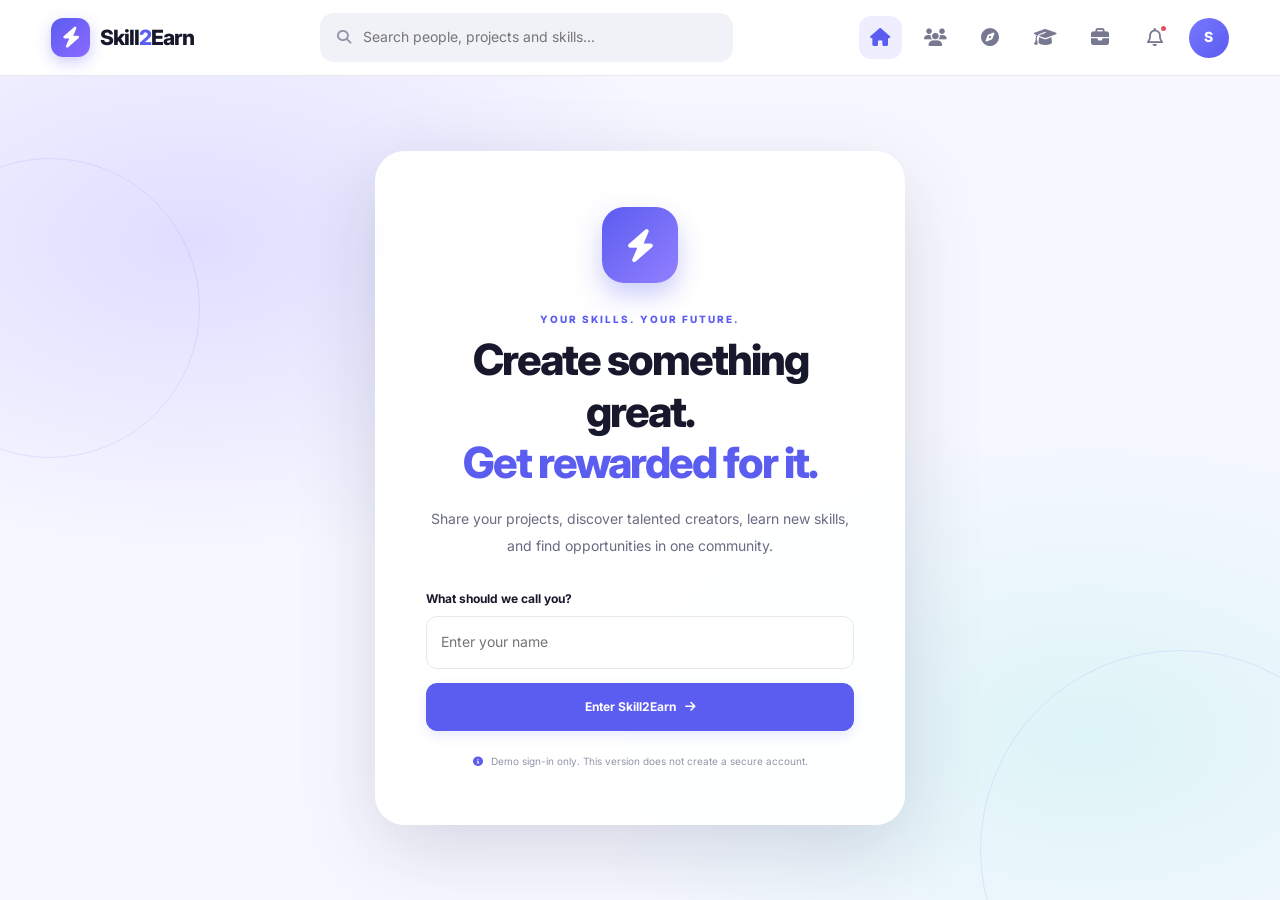
==== index.html @ b82b5ba3 "Move index.html to root directory for reliable Vercel loading" ====
<!DOCTYPE html>
<html lang="en">
<head>
    <meta charset="UTF-8">
    <meta name="viewport" content="width=device-width, initial-scale=1.0">

    <meta
        name="description"
        content="Skill2Earn is a community where creators share projects, learn skills, discover opportunities, and connect."
    >

    <title>Skill2Earn — Create. Connect. Earn.</title>

    <link rel="preconnect" href="https://fonts.googleapis.com">
    <link rel="preconnect" href="https://fonts.gstatic.com" crossorigin>

    <link
        href="https://fonts.googleapis.com/css2?family=Inter:wght@400;500;600;700;800&display=swap"
        rel="stylesheet"
    >

    <link
        rel="stylesheet"
        href="https://cdnjs.cloudflare.com/ajax/libs/font-awesome/6.7.2/css/all.min.css"
    >

    <link rel="stylesheet" href="style.css">
</head>

<body>

    <!-- ===================== TOP NAVIGATION ===================== -->

    <header class="topbar">
        <a href="#home" class="brand">
            <span class="brand-icon">
                <i class="fa-solid fa-bolt"></i>
            </span>

            <span>Skill<span class="brand-highlight">2</span>Earn</span>
        </a>

        <div class="top-search">
            <i class="fa-solid fa-magnifying-glass"></i>

            <input
                type="search"
                id="globalSearch"
                placeholder="Search people, projects and skills..."
                aria-label="Search Skill2Earn"
            >
        </div>

        <nav class="top-actions">
            <button class="icon-button nav-link active" data-page="home" title="Home">
                <i class="fa-solid fa-house"></i>
            </button>

            <button class="icon-button nav-link" data-page="community" title="All community posts">
                <i class="fa-solid fa-users"></i>
            </button>

            <button class="icon-button nav-link" data-page="discover" title="Discover">
                <i class="fa-solid fa-compass"></i>
            </button>

            <button class="icon-button nav-link" data-page="learn" title="Learning">
                <i class="fa-solid fa-graduation-cap"></i>
            </button>

            <button class="icon-button nav-link" data-page="jobs" title="Find work">
                <i class="fa-solid fa-briefcase"></i>
            </button>

            <button class="icon-button notification-button" id="notificationButton" title="Notifications">
                <i class="fa-regular fa-bell"></i>
                <span class="notification-dot"></span>
            </button>

            <button class="profile-avatar" id="topAvatar" title="Your profile">
                S
            </button>

            <button class="menu-toggle" id="menuToggle" aria-label="Open menu">
                <i class="fa-solid fa-bars"></i>
            </button>
        </nav>
    </header>


    <!-- ===================== WELCOME / SIGN IN ===================== -->

    <section class="welcome-screen" id="welcomeScreen">
        <div class="welcome-content">

            <div class="welcome-logo">
                <i class="fa-solid fa-bolt"></i>
            </div>

            <p class="eyebrow">YOUR SKILLS. YOUR FUTURE.</p>

            <h1>
                Create something great.<br>
                <span>Get rewarded for it.</span>
            </h1>

            <p class="welcome-description">
                Share your projects, discover talented creators, learn new skills,
                and find opportunities in one community.
            </p>

            <form id="signInForm" class="signin-form">
                <label for="displayName">What should we call you?</label>

                <input
                    type="text"
                    id="displayName"
                    placeholder="Enter your name"
                    maxlength="40"
                    required
                >

                <button class="primary-button full-width" type="submit">
                    Enter Skill2Earn
                    <i class="fa-solid fa-arrow-right"></i>
                </button>
            </form>

            <p class="welcome-note">
                <i class="fa-solid fa-circle-info"></i>
                Demo sign-in only. This version does not create a secure account.
            </p>

        </div>

        <div class="welcome-decoration decoration-one"></div>
        <div class="welcome-decoration decoration-two"></div>
    </section>


    <!-- ===================== MAIN APPLICATION ===================== -->

    <div class="app-layout hidden" id="appLayout">

        <!-- LEFT SIDEBAR -->

        <aside class="sidebar">

            <div class="sidebar-user">
                <div class="large-avatar" id="sidebarAvatar">S</div>

                <div>
                    <h3 id="sidebarName">Skill2Earn Member</h3>
                    <p>Community member</p>
                </div>
            </div>

            <p class="sidebar-heading">MENU</p>

            <button class="sidebar-link nav-link active" data-page="home">
                <i class="fa-solid fa-house"></i>
                <span>Home feed</span>
            </button>

            <button class="sidebar-link nav-link" data-page="community">
                <i class="fa-solid fa-users"></i>
                <span>All community posts</span>
            </button>

            <button class="sidebar-link nav-link" data-page="discover">
                <i class="fa-solid fa-compass"></i>
                <span>Discover</span>
            </button>

            <button class="sidebar-link nav-link" data-page="profile">
                <i class="fa-regular fa-user"></i>
                <span>My profile</span>
            </button>

            <button class="sidebar-link nav-link" data-page="jobs">
                <i class="fa-solid fa-briefcase"></i>
                <span>Find opportunities</span>
            </button>

            <button class="sidebar-link nav-link" data-page="learn">
                <i class="fa-solid fa-graduation-cap"></i>
                <span>Learning hub</span>
            </button>

            <div class="sidebar-divider"></div>

            <p class="sidebar-heading">YOUR SPACE</p>

            <button class="sidebar-link" id="savedPostsButton">
                <i class="fa-regular fa-bookmark"></i>
                <span>Saved posts</span>
            </button>

            <button class="sidebar-link" id="myPostsButton">
                <i class="fa-regular fa-file-lines"></i>
                <span>My posts</span>
            </button>

            <div class="sidebar-card">
                <div class="sidebar-card-icon">
                    <i class="fa-solid fa-wand-magic-sparkles"></i>
                </div>

                <h4>Build your future</h4>

                <p>
                    Share what you're building and connect with people who can help.
                </p>

                <button class="text-button" data-page="discover">
                    Explore community
                    <i class="fa-solid fa-arrow-right"></i>
                </button>
            </div>

            <div class="sidebar-footer">
                <span>Skill2Earn</span>
                <span>Build • Share • Grow</span>
            </div>

        </aside>


        <!-- ===================== PAGE CONTENT ===================== -->

        <main class="main-content">

            <!-- HOME FEED -->

            <section class="page-section active" id="page-home">

                <div class="page-heading">
                    <div>
                        <p class="eyebrow">YOUR COMMUNITY</p>
                        <h1>Home feed</h1>

                        <p class="muted">
                            Discover what people are creating today.
                        </p>
                    </div>

                    <button class="primary-button" id="scrollToComposer">
                        <i class="fa-solid fa-plus"></i>
                        Create post
                    </button>
                </div>


                <!-- STORIES / QUICK DISCOVERY -->

                <div class="stories-panel">
                    <div class="stories-heading">
                        <h3>Explore creators</h3>
                        <span>Discover new ideas</span>
                    </div>

                    <div class="stories-list">

                        <button class="story-card story-add" id="storyCreatePost">
                            <span class="story-circle">
                                <i class="fa-solid fa-plus"></i>
                            </span>

                            <span>Your story</span>
                        </button>

                        <button class="story-card" data-story="Design">
                            <span class="story-circle story-purple">
                                <i class="fa-solid fa-pen-nib"></i>
                            </span>

                            <span>Design</span>
                        </button>

                        <button class="story-card" data-story="Coding">
                            <span class="story-circle story-blue">
                                <i class="fa-solid fa-code"></i>
                            </span>

                            <span>Coding</span>
                        </button>

                        <button class="story-card" data-story="Business">
                            <span class="story-circle story-orange">
                                <i class="fa-solid fa-lightbulb"></i>
                            </span>

                            <span>Business</span>
                        </button>

                        <button class="story-card" data-story="Learning">
                            <span class="story-circle story-green">
                                <i class="fa-solid fa-book-open"></i>
                            </span>

                            <span>Learning</span>
                        </button>

                        <button class="story-card" data-story="Photography">
                            <span class="story-circle story-pink">
                                <i class="fa-solid fa-camera"></i>
                            </span>

                            <span>Photography</span>
                        </button>

                    </div>
                </div>


                <!-- POST COMPOSER -->

                <div class="composer-card" id="postComposer">

                    <div class="composer-top">
                        <div class="composer-avatar" id="composerAvatar">S</div>

                        <button class="composer-input" id="openComposer">
                            What are you creating today?
                        </button>
                    </div>

                    <form id="postForm">

                        <textarea
                            id="postText"
                            placeholder="Share an idea, project, achievement or useful tip..."
                            maxlength="5000"
                            rows="3"
                        ></textarea>

                        <div class="upload-preview hidden" id="uploadPreview">
                            <img id="imagePreview" alt="Selected image preview">

                            <video
                                id="videoPreview"
                                controls
                                class="hidden"
                            ></video>

                            <button
                                type="button"
                                class="remove-upload"
                                id="removeUpload"
                                aria-label="Remove selected media"
                            >
                                <i class="fa-solid fa-xmark"></i>
                            </button>
                        </div>

                        <div class="composer-bottom">

                            <div class="composer-tools">

                                <label class="composer-tool" for="mediaInput">
                                    <i class="fa-regular fa-image"></i>
                                    <span>Photo/video</span>
                                </label>

                                <input
                                    type="file"
                                    id="mediaInput"
                                    accept="image/*,video/mp4,video/webm,video/quicktime"
                                    hidden
                                >

                                <button
                                    type="button"
                                    class="composer-tool"
                                    id="addProjectTag"
                                >
                                    <i class="fa-solid fa-code"></i>
                                    <span>Project</span>
                                </button>

                                <button
                                    type="button"
                                    class="composer-tool"
                                    id="addLearningTag"
                                >
                                    <i class="fa-solid fa-graduation-cap"></i>
                                    <span>Learning</span>
                                </button>

                            </div>

                            <button class="primary-button post-submit" type="submit">
                                Publish
                                <i class="fa-solid fa-paper-plane"></i>
                            </button>

                        </div>

                        <p class="form-message" id="postMessage"></p>

                    </form>

                </div>


                <!-- FEED CONTROLS -->

                <div class="feed-toolbar">

                    <div>
                        <h2>Latest posts</h2>
                        <p class="muted">Ideas, projects and inspiration.</p>
                    </div>

                    <select id="feedSort" aria-label="Sort posts">
                        <option value="latest">Latest</option>
                        <option value="popular">Most liked</option>
                    </select>

                </div>


                <!-- REAL POSTS LOAD HERE -->

                <div class="feed-list" id="feedList">

                    <div class="loading-card">
                        <div class="loading-spinner"></div>
                        <p>Loading community posts...</p>
                    </div>

                </div>

                <button class="secondary-button load-more-button hidden" id="loadMorePosts">
                    Load more posts
                </button>

            </section>


            <!-- ALL COMMUNITY POSTS PAGE -->
            <section class="page-section" id="page-community">
                <div class="page-heading">
                    <div>
                        <p class="eyebrow">THE SKILL2EARN COMMUNITY</p>
                        <h1>All community posts</h1>
                        <p class="muted">See what everyone is sharing — projects, ideas, questions and achievements.</p>
                    </div>
                    <button class="secondary-button" id="refreshCommunityPosts">
                        <i class="fa-solid fa-rotate"></i> Refresh
                    </button>
                </div>

                <div class="community-feed-intro">
                    <div class="community-feed-icon"><i class="fa-solid fa-earth-africa"></i></div>
                    <div>
                        <h2>What's happening in the community?</h2>
                        <p>Posts from other creators appear here when they are published to the Skill2Earn backend.</p>
                    </div>
                </div>

                <div class="feed-toolbar">
                    <div>
                        <h2>Community feed</h2>
                        <p class="muted" id="communityPostsStatus">Loading all posts...</p>
                    </div>
                    <select id="communityFeedSort" aria-label="Sort community posts">
                        <option value="latest">Newest first</option>
                        <option value="popular">Most liked</option>
                    </select>
                </div>

                <div class="feed-list" id="communityFeed">
                    <div class="loading-card">
                        <div class="loading-spinner"></div>
                        <p>Loading community posts...</p>
                    </div>
                </div>
            </section>

            <!-- DISCOVER PAGE -->

            <section class="page-section" id="page-discover">

                <div class="page-heading">
                    <div>
                        <p class="eyebrow">FIND YOUR PEOPLE</p>
                        <h1>Discover</h1>

                        <p class="muted">
                            Find projects, ideas and creators worth following.
                        </p>
                    </div>
                </div>

                <div class="discover-search">
                    <i class="fa-solid fa-magnifying-glass"></i>

                    <input
                        type="search"
                        id="discoverSearch"
                        placeholder="Search projects, creators or topics..."
                    >
                </div>

                <div class="category-grid">

                    <button class="category-card" data-category="Coding">
                        <span class="category-icon category-blue">
                            <i class="fa-solid fa-code"></i>
                        </span>

                        <h3>Coding</h3>
                        <p>Apps, websites and software.</p>
                    </button>

                    <button class="category-card" data-category="Design">
                        <span class="category-icon category-purple">
                            <i class="fa-solid fa-pen-nib"></i>
                        </span>

                        <h3>Design</h3>
                        <p>Graphics, UI and creativity.</p>
                    </button>

                    <button class="category-card" data-category="Business">
                        <span class="category-icon category-orange">
                            <i class="fa-solid fa-chart-line"></i>
                        </span>

                        <h3>Business</h3>
                        <p>Ideas, startups and growth.</p>
                    </button>

                    <button class="category-card" data-category="Education">
                        <span class="category-icon category-green">
                            <i class="fa-solid fa-book-open"></i>
                        </span>

                        <h3>Education</h3>
                        <p>Learn and share knowledge.</p>
                    </button>

                    <button class="category-card" data-category="Photography">
                        <span class="category-icon category-pink">
                            <i class="fa-solid fa-camera"></i>
                        </span>

                        <h3>Photography</h3>
                        <p>Photos, videos and visual art.</p>
                    </button>

                    <button class="category-card" data-category="Projects">
                        <span class="category-icon category-yellow">
                            <i class="fa-solid fa-rocket"></i>
                        </span>

                        <h3>Projects</h3>
                        <p>Discover what people are building.</p>
                    </button>

                </div>

                <div class="feed-toolbar">
                    <div>
                        <h2>Explore posts</h2>
                        <p class="muted" id="discoverResultsText">
                            Community posts matching your interests.
                        </p>
                    </div>
                </div>

                <div class="feed-list" id="discoverFeed"></div>

            </section>


            <!-- PROFILE PAGE -->

            <section class="page-section" id="page-profile">

                <div class="profile-cover">
                    <div class="profile-cover-decoration"></div>
                </div>

                <div class="profile-information">

                    <div class="profile-main-avatar" id="profileAvatar">S</div>

                    <div class="profile-heading-row">
                        <div>
                            <h1 id="profileName">Skill2Earn Member</h1>
                            <p class="muted">Creator • Community member</p>
                        </div>

                        <button class="secondary-button" id="editProfileButton">
                            <i class="fa-solid fa-pen"></i>
                            Edit profile
                        </button>
                    </div>

                    <p id="profileBio">
                        Building, learning and sharing one step at a time.
                    </p>

                    <div class="profile-stats">
                        <div>
                            <strong id="profilePostCount">0</strong>
                            <span>Posts</span>
                        </div>

                        <div>
                            <strong id="profileLikeCount">0</strong>
                            <span>Likes received</span>
                        </div>

                        <div>
                            <strong id="profileSavedCount">0</strong>
                            <span>Saved posts</span>
                        </div>
                    </div>

                </div>

                <div class="feed-toolbar">
                    <div>
                        <h2>My posts</h2>
                        <p class="muted">Things you've shared with the community.</p>
                    </div>
                </div>

                <div class="feed-list" id="profileFeed"></div>

            </section>


            <!-- JOBS PAGE -->

            <section class="page-section" id="page-jobs">

                <div class="page-heading">
                    <div>
                        <p class="eyebrow">YOUR NEXT OPPORTUNITY</p>
                        <h1>Find work</h1>

                        <p class="muted">
                            Explore public job listings and remote opportunities.
                        </p>
                    </div>
                </div>

                <div class="jobs-banner">
                    <div>
                        <span class="jobs-banner-label">CAREER EXPLORER</span>

                        <h2>Your next opportunity could start here.</h2>

                        <p>
                            Browse public listings. Always verify the employer
                            and application details before sharing personal information.
                        </p>
                    </div>

                    <i class="fa-solid fa-briefcase"></i>
                </div>

                <div class="jobs-controls">

                    <input
                        type="search"
                        id="jobSearch"
                        placeholder="Search job titles or skills..."
                    >

                    <select id="jobType">
                        <option value="">All job types</option>
                        <option value="full_time">Full-time</option>
                        <option value="part_time">Part-time</option>
                        <option value="contract">Contract</option>
                        <option value="internship">Internship</option>
                    </select>

                    <button class="primary-button" id="searchJobsButton">
                        <i class="fa-solid fa-magnifying-glass"></i>
                        Search
                    </button>

                </div>

                <p class="muted" id="jobsStatus">
                    Connect to the backend to load current public listings.
                </p>

                <div class="jobs-list" id="jobsList"></div>

            </section>


            <!-- LEARNING HUB -->

            <section class="page-section" id="page-learn">

                <div class="page-heading">
                    <div>
                        <p class="eyebrow">LEVEL UP YOURSELF</p>
                        <h1>Learning hub</h1>

                        <p class="muted">
                            Explore free learning resources to grow your skills.
                        </p>
                    </div>
                </div>

                <div class="learning-hero">
                    <div>
                        <span class="learning-label">YOUR LEARNING JOURNEY</span>

                        <h2>Small steps.<br>Big possibilities.</h2>

                        <p>
                            Choose a skill, practise consistently, and build
                            projects that demonstrate what you know.
                        </p>

                        <button class="primary-button" id="learningStartButton">
                            Explore resources
                            <i class="fa-solid fa-arrow-down"></i>
                        </button>
                    </div>

                    <div class="learning-illustration">
                        <i class="fa-solid fa-graduation-cap"></i>
                    </div>
                </div>

                <div class="feed-toolbar" id="learningResources">
                    <div>
                        <h2>Free learning resources</h2>
                        <p class="muted">
                            External learning websites. Availability and terms may vary.
                        </p>
                    </div>
                </div>

                <div class="learning-grid">

                    <article class="learning-card">
                        <div class="learning-card-icon icon-code">
                            <i class="fa-solid fa-code"></i>
                        </div>

                        <span class="resource-level">PROGRAMMING</span>

                        <h3>Learn web development</h3>

                        <p>
                            Practise HTML, CSS, JavaScript and web development concepts.
                        </p>

                        <a href="https://developer.mozilla.org/en-US/docs/Learn"
                           target="_blank"
                           rel="noopener noreferrer">
                            Start learning
                            <i class="fa-solid fa-arrow-up-right-from-square"></i>
                        </a>
                    </article>

                    <article class="learning-card">
                        <div class="learning-card-icon icon-design">
                            <i class="fa-solid fa-palette"></i>
                        </div>

                        <span class="resource-level">DESIGN</span>

                        <h3>Explore design skills</h3>

                        <p>
                            Learn design principles and improve your visual projects.
                        </p>

                        <a href="https://www.canva.com/designschool/"
                           target="_blank"
                           rel="noopener noreferrer">
                            Start learning
                            <i class="fa-solid fa-arrow-up-right-from-square"></i>
                        </a>
                    </article>

                    <article class="learning-card">
                        <div class="learning-card-icon icon-business">
                            <i class="fa-solid fa-chart-line"></i>
                        </div>

                        <span class="resource-level">BUSINESS</span>

                        <h3>Learn business basics</h3>

                        <p>
                            Explore entrepreneurship, planning and business skills.
                        </p>

                        <a href="https://www.sba.gov/business-guide"
                           target="_blank"
                           rel="noopener noreferrer">
                            Start learning
                            <i class="fa-solid fa-arrow-up-right-from-square"></i>
                        </a>
                    </article>

                    <article class="learning-card">
                        <div class="learning-card-icon icon-data">
                            <i class="fa-solid fa-database"></i>
                        </div>

                        <span class="resource-level">TECHNOLOGY</span>

                        <h3>Explore computer science</h3>

                        <p>
                            Discover programming, algorithms and computer science.
                        </p>

                        <a href="https://cs50.harvard.edu/x/"
                           target="_blank"
                           rel="noopener noreferrer">
                            Start learning
                            <i class="fa-solid fa-arrow-up-right-from-square"></i>
                        </a>
                    </article>

                </div>

            </section>

        </main>


        <!-- ===================== RIGHT SIDEBAR ===================== -->

        <aside class="right-sidebar">

            <div class="right-card">

                <div class="right-card-heading">
                    <h3>Trending topics</h3>
                    <i class="fa-solid fa-arrow-trend-up"></i>
                </div>

                <button class="trending-item" data-topic="Web Development">
                    <span class="trending-number">01</span>

                    <span>
                        <strong>Web Development</strong>
                        <small>Build the internet</small>
                    </span>

                    <i class="fa-solid fa-arrow-up-right-from-square"></i>
                </button>

                <button class="trending-item" data-topic="AI Projects">
                    <span class="trending-number">02</span>

                    <span>
                        <strong>AI Projects</strong>
                        <small>Ideas using AI</small>
                    </span>

                    <i class="fa-solid fa-arrow-up-right-from-square"></i>
                </button>

                <button class="trending-item" data-topic="Graphic Design">
                    <span class="trending-number">03</span>

                    <span>
                        <strong>Graphic Design</strong>
                        <small>Creative inspiration</small>
                    </span>

                    <i class="fa-solid fa-arrow-up-right-from-square"></i>
                </button>

                <button class="trending-item" data-topic="Remote Work">
                    <span class="trending-number">04</span>

                    <span>
                        <strong>Remote Work</strong>
                        <small>Explore opportunities</small>
                    </span>

                    <i class="fa-solid fa-arrow-up-right-from-square"></i>
                </button>

            </div>


            <div class="right-card community-card">

                <div class="community-icon">
                    <i class="fa-solid fa-people-group"></i>
                </div>

                <h3>Good things happen when we share.</h3>

                <p>
                    Show your work, celebrate other people, and keep learning.
                </p>

                <button class="secondary-button full-width" data-page="discover">
                    Explore community
                </button>

            </div>


            <div class="right-card safety-card">
                <i class="fa-solid fa-shield-halved"></i>

                <div>
                    <h4>Stay safe online</h4>

                    <p>
                        Never share your password, banking PIN, or private
                        financial information in a public post.
                    </p>
                </div>
            </div>


            <footer class="right-footer">
                <span>Skill2Earn © 2026</span>

                <div>
                    <a href="#" id="aboutLink">About</a>
                    <a href="#" id="privacyLink">Privacy</a>
                    <a href="#" id="helpLink">Help</a>
                </div>

                <p>Create. Connect. Earn.</p>
            </footer>

        </aside>

    </div>


    <!-- ===================== EDIT PROFILE MODAL ===================== -->

    <div class="modal-overlay hidden" id="profileModal">

        <div class="modal-card">

            <div class="modal-heading">
                <div>
                    <h2>Edit profile</h2>
                    <p>Tell the community a little about yourself.</p>
                </div>

                <button class="modal-close" data-close-modal="profileModal">
                    <i class="fa-solid fa-xmark"></i>
                </button>
            </div>

            <form id="profileForm">

                <label for="editName">Display name</label>

                <input
                    id="editName"
                    type="text"
                    maxlength="40"
                    required
                >

                <label for="editBio">About you</label>

                <textarea
                    id="editBio"
                    maxlength="300"
                    rows="4"
                    placeholder="What are you learning or creating?"
                ></textarea>

                <button class="primary-button full-width" type="submit">
                    Save changes
                </button>

            </form>

        </div>

    </div>


    <!-- ===================== NOTIFICATION MODAL ===================== -->

    <div class="modal-overlay hidden" id="notificationModal">

        <div class="modal-card">

            <div class="modal-heading">
                <div>
                    <h2>Notifications</h2>
                    <p>Your community updates.</p>
                </div>

                <button class="modal-close" data-close-modal="notificationModal">
                    <i class="fa-solid fa-xmark"></i>
                </button>
            </div>

            <div class="empty-state">
                <div class="empty-state-icon">
                    <i class="fa-regular fa-bell"></i>
                </div>

                <h3>You're all caught up</h3>

                <p>
                    Real notifications from other users require accounts
                    and a notification backend.
                </p>
            </div>

        </div>

    </div>


    <!-- ===================== MESSAGE TOAST ===================== -->

    <div class="toast-container" id="toastContainer" aria-live="polite"></div>


    <!-- ===================== MOBILE NAVIGATION ===================== -->

    <nav class="mobile-bottom-nav">

        <button class="nav-link active" data-page="home">
            <i class="fa-solid fa-house"></i>
            <span>Home</span>
        </button>

        <button class="nav-link" data-page="community">
            <i class="fa-solid fa-users"></i>
            <span>Community</span>
        </button>

        <button class="nav-link" data-page="discover">
            <i class="fa-solid fa-compass"></i>
            <span>Discover</span>
        </button>

        <button class="mobile-create-button" id="mobileCreatePost" aria-label="Create post">
            <i class="fa-solid fa-plus"></i>
        </button>

        <button class="nav-link" data-page="jobs">
            <i class="fa-solid fa-briefcase"></i>
            <span>Jobs</span>
        </button>

        <button class="nav-link" data-page="profile">
            <i class="fa-regular fa-user"></i>
            <span>Profile</span>
        </button>

    </nav>


    <!-- JavaScript -->

    <script src="script.js" defer></script>

</body>
</html>
---- style.css ----
/* =========================================================
   SKILL2EARN — COMPLETE WEBSITE STYLES
   ========================================================= */

/* 1. DESIGN SYSTEM */
:root {
    --primary: #5b5cf0;
    --primary-dark: #4546d8;
    --primary-light: #eeeeff;
    --cyan: #25d9c2;

    --bg: #f5f6fb;
    --surface: #ffffff;
    --surface-hover: #f8f8ff;

    --text: #17182b;
    --text-secondary: #686b82;
    --muted: #9295a8;
    --border: #e8e9f1;

    --green: #16a675;
    --red: #e34f65;
    --orange: #f59e0b;

    --shadow-sm: 0 4px 15px rgba(25, 28, 65, 0.04);
    --shadow-md: 0 12px 35px rgba(25, 28, 65, 0.08);
    --shadow-lg: 0 25px 80px rgba(25, 28, 65, 0.15);

    --radius-sm: 10px;
    --radius-md: 16px;
    --radius-lg: 24px;

    --topbar-height: 76px;

    font-family: "Inter", sans-serif;
}

* {
    box-sizing: border-box;
    margin: 0;
    padding: 0;
}

html {
    scroll-behavior: smooth;
    scroll-padding-top: 95px;
}

body {
    background: var(--bg);
    color: var(--text);
    font-family: "Inter", sans-serif;
    font-size: 14px;
    line-height: 1.6;
    min-height: 100vh;
    overflow-x: hidden;
}

button,
input,
textarea,
select {
    font: inherit;
}

button {
    cursor: pointer;
}

button:focus-visible,
a:focus-visible,
input:focus-visible,
textarea:focus-visible,
select:focus-visible {
    outline: 3px solid rgba(91, 92, 240, 0.3);
    outline-offset: 3px;
}

button:disabled {
    cursor: not-allowed;
    opacity: 0.6;
}

a {
    color: inherit;
    text-decoration: none;
}

img,
video {
    max-width: 100%;
}

.hidden {
    display: none !important;
}

.muted {
    color: var(--text-secondary);
    font-size: 13px;
}

.eyebrow {
    color: var(--primary);
    font-size: 10px;
    font-weight: 800;
    letter-spacing: 2px;
    margin-bottom: 7px;
    text-transform: uppercase;
}

/* 2. TOP NAVIGATION */

.topbar {
    align-items: center;
    background: rgba(255, 255, 255, 0.95);
    backdrop-filter: blur(18px);
    border-bottom: 1px solid var(--border);
    display: flex;
    height: var(--topbar-height);
    justify-content: space-between;
    left: 0;
    padding: 0 4%;
    position: sticky;
    right: 0;
    top: 0;
    z-index: 100;
}

.brand {
    align-items: center;
    color: var(--text);
    display: flex;
    flex-shrink: 0;
    font-size: 21px;
    font-weight: 800;
    gap: 10px;
    letter-spacing: -1px;
}

.brand-icon {
    align-items: center;
    background: linear-gradient(135deg, var(--primary), #8c6aff);
    border-radius: 12px;
    box-shadow: 0 5px 15px rgba(91, 92, 240, 0.3);
    color: white;
    display: flex;
    height: 39px;
    justify-content: center;
    width: 39px;
}

.brand-highlight {
    color: var(--primary);
}

.top-search {
    align-items: center;
    background: #f1f2f8;
    border: 1px solid transparent;
    border-radius: 14px;
    color: var(--muted);
    display: flex;
    gap: 12px;
    max-width: 430px;
    padding: 0 16px;
    transition: 0.2s;
    width: 35%;
}

.top-search:focus-within {
    background: white;
    border-color: var(--primary);
    box-shadow: 0 0 0 4px rgba(91, 92, 240, 0.08);
}

.top-search input {
    background: transparent;
    border: 0;
    color: var(--text);
    min-width: 0;
    outline: none;
    padding: 12px 0;
    width: 100%;
}

.top-search input:focus-visible {
    outline: none;
}

.top-actions {
    align-items: center;
    display: flex;
    gap: 12px;
}

.icon-button {
    align-items: center;
    background: transparent;
    border: 0;
    border-radius: 12px;
    color: #777991;
    display: flex;
    font-size: 18px;
    height: 43px;
    justify-content: center;
    position: relative;
    transition: 0.2s;
    width: 43px;
}

.icon-button:hover,
.icon-button.active {
    background: var(--primary-light);
    color: var(--primary);
}

.notification-dot {
    background: var(--red);
    border: 2px solid white;
    border-radius: 50%;
    height: 9px;
    position: absolute;
    right: 9px;
    top: 8px;
    width: 9px;
}

.profile-avatar,
.large-avatar,
.composer-avatar,
.profile-main-avatar,
.post-avatar {
    align-items: center;
    background: linear-gradient(135deg, #7778ff, #5b5cf0);
    border: 0;
    border-radius: 50%;
    color: white;
    display: flex;
    flex-shrink: 0;
    font-weight: 800;
    justify-content: center;
}

.profile-avatar {
    height: 40px;
    width: 40px;
}

.menu-toggle {
    background: transparent;
    border: 0;
    color: var(--text);
    display: none;
    font-size: 22px;
}

/* 3. BUTTONS */

.primary-button,
.secondary-button {
    align-items: center;
    border-radius: 11px;
    display: inline-flex;
    font-size: 12px;
    font-weight: 700;
    gap: 9px;
    justify-content: center;
    padding: 12px 17px;
    transition: transform 0.2s, background 0.2s, box-shadow 0.2s;
}

.primary-button {
    background: var(--primary);
    border: 1px solid var(--primary);
    box-shadow: 0 5px 12px rgba(91, 92, 240, 0.13);
    color: white;
}

.primary-button:hover {
    background: var(--primary-dark);
    box-shadow: 0 8px 18px rgba(91, 92, 240, 0.22);
    transform: translateY(-1px);
}

.secondary-button {
    background: white;
    border: 1px solid var(--border);
    color: var(--text);
}

.secondary-button:hover {
    background: var(--primary-light);
    border-color: #d7d7ff;
    color: var(--primary);
}

.full-width {
    width: 100%;
}

.text-button {
    align-items: center;
    background: none;
    border: 0;
    color: var(--primary);
    display: inline-flex;
    font-size: 11px;
    font-weight: 800;
    gap: 8px;
}

/* 4. WELCOME SCREEN */

.welcome-screen {
    align-items: center;
    background:
        radial-gradient(ellipse at 15% 20%, rgba(109, 92, 255, 0.17), transparent 35%),
        radial-gradient(ellipse at 85% 80%, rgba(37, 217, 194, 0.12), transparent 35%),
        #f7f8ff;
    display: flex;
    justify-content: center;
    min-height: calc(100vh - var(--topbar-height));
    overflow: hidden;
    padding: 50px 20px;
    position: relative;
}

.welcome-content {
    background: rgba(255, 255, 255, 0.92);
    border: 1px solid rgba(255, 255, 255, 0.95);
    border-radius: 30px;
    box-shadow: var(--shadow-lg);
    max-width: 530px;
    padding: 55px 50px;
    position: relative;
    text-align: center;
    width: 100%;
    z-index: 2;
}

.welcome-logo {
    align-items: center;
    background: linear-gradient(135deg, var(--primary), #9280ff);
    border-radius: 22px;
    box-shadow: 0 12px 25px rgba(91, 92, 240, 0.3);
    color: white;
    display: flex;
    font-size: 33px;
    height: 76px;
    justify-content: center;
    margin: 0 auto 28px;
    width: 76px;
}

.welcome-content h1 {
    font-size: clamp(30px, 5vw, 43px);
    font-weight: 800;
    letter-spacing: -2px;
    line-height: 1.2;
    margin-bottom: 17px;
}

.welcome-content h1 span {
    color: var(--primary);
}

.welcome-description {
    color: var(--text-secondary);
    font-size: 14px;
    line-height: 1.9;
    margin-bottom: 30px;
}

.signin-form {
    text-align: left;
}

.signin-form label,
.modal-card form label {
    color: var(--text);
    display: block;
    font-size: 12px;
    font-weight: 700;
    margin-bottom: 8px;
}

.signin-form input,
.modal-card input,
.modal-card textarea {
    background: white;
    border: 1px solid var(--border);
    border-radius: 11px;
    color: var(--text);
    margin-bottom: 14px;
    outline: none;
    padding: 14px;
    width: 100%;
}

.signin-form input:focus,
.modal-card input:focus,
.modal-card textarea:focus {
    border-color: var(--primary);
    box-shadow: 0 0 0 4px rgba(91, 92, 240, 0.08);
}

.signin-form button {
    min-height: 48px;
}

.welcome-note {
    color: var(--muted);
    font-size: 10px;
    margin-top: 22px;
}

.welcome-note i {
    color: var(--primary);
    margin-right: 5px;
}

.welcome-decoration {
    border: 1px solid rgba(91, 92, 240, 0.12);
    border-radius: 50%;
    pointer-events: none;
    position: absolute;
}

.decoration-one {
    height: 300px;
    left: -100px;
    top: 10%;
    width: 300px;
}

.decoration-two {
    bottom: -150px;
    height: 400px;
    right: -100px;
    width: 400px;
}

/* 5. APPLICATION LAYOUT */

.app-layout {
    display: grid;
    gap: 24px;
    grid-template-columns: 235px minmax(0, 1fr) 275px;
    margin: 0 auto;
    max-width: 1800px;
    padding: 28px 4%;
}

.sidebar {
    align-self: start;
    position: sticky;
    top: calc(var(--topbar-height) + 25px);
}

.main-content {
    min-width: 0;
}

.right-sidebar {
    align-self: start;
    position: sticky;
    top: calc(var(--topbar-height) + 25px);
}

.sidebar-user {
    align-items: center;
    display: flex;
    gap: 12px;
    margin-bottom: 30px;
    padding: 8px 5px;
}

.large-avatar {
    height: 45px;
    width: 45px;
}

.sidebar-user h3 {
    font-size: 12px;
    font-weight: 800;
}

.sidebar-user p {
    color: var(--muted);
    font-size: 10px;
}

.sidebar-heading {
    color: var(--muted);
    font-size: 9px;
    font-weight: 800;
    letter-spacing: 1.6px;
    margin: 0 0 10px 12px;
}

.sidebar-link {
    align-items: center;
    background: transparent;
    border: 0;
    border-radius: 12px;
    color: var(--text-secondary);
    display: flex;
    font-size: 12px;
    font-weight: 600;
    gap: 13px;
    margin-bottom: 5px;
    padding: 13px 14px;
    text-align: left;
    transition: 0.2s;
    width: 100%;
}

.sidebar-link i {
    font-size: 16px;
    text-align: center;
    width: 20px;
}

.sidebar-link:hover {
    background: white;
    color: var(--primary);
}

.sidebar-link.active {
    background: var(--primary-light);
    color: var(--primary);
    font-weight: 800;
}

.sidebar-divider {
    background: var(--border);
    height: 1px;
    margin: 24px 0;
}

.sidebar-card {
    background: linear-gradient(145deg, #eeeeff, #e5f8ff);
    border: 1px solid #e2e5ff;
    border-radius: 17px;
    margin-top: 30px;
    padding: 19px;
}

.sidebar-card-icon {
    align-items: center;
    background: white;
    border-radius: 10px;
    color: var(--primary);
    display: flex;
    height: 36px;
    justify-content: center;
    margin-bottom: 13px;
    width: 36px;
}

.sidebar-card h4 {
    font-size: 13px;
    margin-bottom: 6px;
}

.sidebar-card p {
    color: var(--text-secondary);
    font-size: 10px;
    line-height: 1.8;
    margin-bottom: 15px;
}

.sidebar-footer {
    color: var(--muted);
    display: flex;
    flex-direction: column;
    font-size: 10px;
    gap: 4px;
    margin: 25px 0;
    padding-left: 10px;
}

/* 6. PAGE SECTIONS */

.page-section {
    display: none;
    animation: pageAppear 0.25s ease;
}

.page-section.active {
    display: block;
}

@keyframes pageAppear {
    from {
        opacity: 0;
        transform: translateY(5px);
    }

    to {
        opacity: 1;
        transform: translateY(0);
    }
}

.page-heading {
    align-items: center;
    display: flex;
    gap: 15px;
    justify-content: space-between;
    margin-bottom: 24px;
}

.page-heading h1 {
    font-size: 27px;
    font-weight: 800;
    letter-spacing: -1px;
    line-height: 1.3;
}

.page-heading .muted {
    margin-top: 6px;
}

/* 7. STORIES */

.stories-panel {
    background: var(--surface);
    border: 1px solid var(--border);
    border-radius: var(--radius-md);
    box-shadow: var(--shadow-sm);
    margin-bottom: 20px;
    overflow: hidden;
    padding: 18px;
}

.stories-heading {
    align-items: center;
    display: flex;
    justify-content: space-between;
    margin-bottom: 18px;
}

.stories-heading h3 {
    font-size: 13px;
    font-weight: 800;
}

.stories-heading span {
    color: var(--muted);
    font-size: 10px;
}

.stories-list {
    display: flex;
    gap: 20px;
    overflow-x: auto;
    padding-bottom: 3px;
}

.story-card {
    align-items: center;
    background: transparent;
    border: 0;
    color: var(--text-secondary);
    display: flex;
    flex-direction: column;
    flex-shrink: 0;
    font-size: 10px;
    font-weight: 700;
    gap: 8px;
}

.story-circle {
    align-items: center;
    background: #f1efff;
    border: 3px solid white;
    border-radius: 50%;
    box-shadow: 0 0 0 2px #e5e5ff;
    color: var(--primary);
    display: flex;
    font-size: 19px;
    height: 55px;
    justify-content: center;
    transition: transform 0.2s;
    width: 55px;
}

.story-card:hover .story-circle {
    transform: translateY(-3px);
}

.story-add .story-circle {
    background: var(--primary);
    box-shadow: 0 0 0 2px var(--primary-light);
    color: white;
}

.story-purple {
    background: #f1e9ff;
    color: #9a59dd;
}

.story-blue {
    background: #e7f0ff;
    color: #4285f4;
}

.story-orange {
    background: #fff0df;
    color: #ef8a31;
}

.story-green {
    background: #e1f9ec;
    color: #1aab71;
}

.story-pink {
    background: #ffe8f0;
    color: #e45091;
}

/* 8. POST COMPOSER */

.composer-card {
    background: var(--surface);
    border: 1px solid var(--border);
    border-radius: var(--radius-md);
    box-shadow: var(--shadow-sm);
    margin-bottom: 25px;
    padding: 20px;
}

.composer-top {
    align-items: center;
    display: flex;
    gap: 12px;
}

.composer-avatar {
    height: 43px;
    width: 43px;
}

.composer-input {
    background: #f5f6fb;
    border: 1px solid transparent;
    border-radius: 25px;
    color: var(--muted);
    flex: 1;
    font-size: 12px;
    padding: 13px 17px;
    text-align: left;
    transition: 0.2s;
}

.composer-input:hover {
    background: white;
    border-color: var(--border);
}

#postForm textarea {
    background: transparent;
    border: 0;
    color: var(--text);
    display: block;
    font-size: 13px;
    line-height: 1.8;
    margin-top: 12px;
    outline: none;
    padding: 10px 0;
    resize: vertical;
    width: 100%;
}

#postForm textarea:focus-visible {
    outline: none;
}

#postForm textarea::placeholder {
    color: #a0a2b3;
}

.composer-bottom {
    align-items: center;
    border-top: 1px solid var(--border);
    display: flex;
    flex-wrap: wrap;
    gap: 12px;
    justify-content: space-between;
    margin-top: 12px;
    padding-top: 15px;
}

.composer-tools {
    align-items: center;
    display: flex;
    flex-wrap: wrap;
    gap: 14px;
}

.composer-tool {
    align-items: center;
    background: transparent;
    border: 0;
    border-radius: 8px;
    color: var(--text-secondary);
    display: inline-flex;
    font-size: 10px;
    font-weight: 700;
    gap: 7px;
    padding: 7px;
    transition: 0.2s;
}

.composer-tool i {
    color: var(--primary);
    font-size: 16px;
}

.composer-tool:hover {
    background: var(--primary-light);
    color: var(--primary);
}

.post-submit {
    padding: 10px 17px;
}

.form-message {
    color: var(--text-secondary);
    font-size: 11px;
    margin-top: 10px;
}

.upload-preview {
    background: #f4f5fb;
    border-radius: 12px;
    margin: 10px 0;
    max-height: 420px;
    overflow: hidden;
    position: relative;
    text-align: center;
}

.upload-preview img,
.upload-preview video {
    display: block;
    margin: 0 auto;
    max-height: 420px;
    object-fit: contain;
    width: 100%;
}

.remove-upload {
    align-items: center;
    background: rgba(20, 20, 35, 0.8);
    border: 0;
    border-radius: 50%;
    color: white;
    display: flex;
    height: 32px;
    justify-content: center;
    position: absolute;
    right: 12px;
    top: 12px;
    width: 32px;
}

/* 9. FEED TOOLBAR */

.feed-toolbar {
    align-items: center;
    display: flex;
    gap: 15px;
    justify-content: space-between;
    margin: 28px 0 15px;
}

.feed-toolbar h2 {
    font-size: 16px;
    font-weight: 800;
}

.feed-toolbar .muted {
    font-size: 11px;
    margin-top: 4px;
}

.feed-toolbar select {
    background: white;
    border: 1px solid var(--border);
    border-radius: 9px;
    color: var(--text-secondary);
    cursor: pointer;
    font-size: 11px;
    outline: none;
    padding: 9px 12px;
}

/* 10. POST CARDS */

.feed-list {
    display: flex;
    flex-direction: column;
    gap: 18px;
}

.post-card {
    background: var(--surface);
    border: 1px solid var(--border);
    border-radius: var(--radius-md);
    box-shadow: var(--shadow-sm);
    min-width: 0;
    overflow: hidden;
    transition: box-shadow 0.2s;
}

.post-card:hover {
    box-shadow: var(--shadow-md);
}

.post-header {
    align-items: center;
    display: flex;
    gap: 11px;
    padding: 19px 20px 10px;
}

.post-avatar {
    font-size: 13px;
    height: 42px;
    width: 42px;
}

.post-user-info {
    flex: 1;
    min-width: 0;
}

.post-user-info h3 {
    font-size: 12px;
    font-weight: 800;
    overflow-wrap: anywhere;
}

.post-user-info p {
    color: var(--muted);
    font-size: 10px;
    margin-top: 2px;
}

.post-menu-button {
    align-items: center;
    background: transparent;
    border: 0;
    border-radius: 9px;
    color: var(--muted);
    display: flex;
    height: 35px;
    justify-content: center;
    width: 35px;
}

.post-menu-button:hover {
    background: var(--bg);
    color: var(--text);
}

.post-category {
    background: var(--primary-light);
    border-radius: 5px;
    color: var(--primary);
    display: inline-block;
    font-size: 9px;
    font-weight: 800;
    margin: 0 20px 7px;
    padding: 4px 8px;
}

.post-content {
    color: #46485e;
    font-size: 12px;
    line-height: 1.9;
    overflow-wrap: anywhere;
    padding: 0 20px 16px;
    white-space: pre-wrap;
}

.post-media {
    background: #f1f2f7;
    max-height: 560px;
    overflow: hidden;
    text-align: center;
}

.post-media img,
.post-media video {
    display: block;
    margin: 0 auto;
    max-height: 560px;
    object-fit: contain;
    width: 100%;
}

.post-stats {
    align-items: center;
    color: var(--muted);
    display: flex;
    font-size: 10px;
    justify-content: space-between;
    padding: 13px 20px;
}

.post-stats-left {
    align-items: center;
    display: flex;
    gap: 6px;
}

.like-dot {
    align-items: center;
    background: var(--primary);
    border-radius: 50%;
    color: white;
    display: inline-flex;
    font-size: 8px;
    height: 17px;
    justify-content: center;
    width: 17px;
}

.post-actions {
    border-top: 1px solid var(--border);
    display: grid;
    grid-template-columns: repeat(3, minmax(0, 1fr));
    padding: 5px 12px;
}

.post-action {
    align-items: center;
    background: transparent;
    border: 0;
    border-radius: 9px;
    color: var(--text-secondary);
    display: flex;
    font-size: 11px;
    font-weight: 700;
    gap: 8px;
    justify-content: center;
    min-width: 0;
    padding: 12px 5px;
    transition: 0.2s;
}

.post-action:hover {
    background: var(--bg);
}

.post-action.liked {
    color: var(--primary);
}

.post-action.liked i {
    font-weight: 900;
}

.post-action.saved {
    color: var(--primary);
}

.post-comments {
    border-top: 1px solid var(--border);
    padding: 15px 20px;
}

.comments-list {
    display: flex;
    flex-direction: column;
    gap: 12px;
    margin-bottom: 14px;
}

.comment-item {
    align-items: flex-start;
    display: flex;
    gap: 9px;
}

.comment-avatar {
    align-items: center;
    background: #eeeaff;
    border-radius: 50%;
    color: var(--primary);
    display: flex;
    flex-shrink: 0;
    font-size: 10px;
    font-weight: 800;
    height: 29px;
    justify-content: center;
    width: 29px;
}

.comment-bubble {
    background: #f6f7fb;
    border-radius: 5px 13px 13px 13px;
    flex: 1;
    min-width: 0;
    padding: 9px 12px;
}

.comment-bubble strong {
    display: block;
    font-size: 10px;
    margin-bottom: 3px;
}

.comment-bubble p {
    color: var(--text-secondary);
    font-size: 11px;
    overflow-wrap: anywhere;
    white-space: pre-wrap;
}

.comment-form {
    align-items: center;
    display: flex;
    gap: 8px;
}

.comment-form input {
    background: #f5f6fb;
    border: 1px solid transparent;
    border-radius: 22px;
    color: var(--text);
    flex: 1;
    font-size: 11px;
    min-width: 0;
    outline: none;
    padding: 12px 15px;
}

.comment-form input:focus {
    background: white;
    border-color: var(--primary);
}

.comment-form button {
    align-items: center;
    background: var(--primary);
    border: 0;
    border-radius: 50%;
    color: white;
    display: flex;
    flex-shrink: 0;
    height: 36px;
    justify-content: center;
    width: 36px;
}

.load-more-button {
    margin: 20px auto;
    width: 100%;
}

/* 11. LOADING AND EMPTY STATES */

.loading-card,
.empty-state {
    align-items: center;
    background: white;
    border: 1px solid var(--border);
    border-radius: var(--radius-md);
    color: var(--text-secondary);
    display: flex;
    flex-direction: column;
    padding: 45px 20px;
    text-align: center;
}

.loading-card p,
.empty-state p {
    font-size: 12px;
    margin-top: 12px;
    max-width: 350px;
}

.loading-spinner {
    animation: spin 0.8s linear infinite;
    border: 3px solid #e8e8ff;
    border-radius: 50%;
    border-top-color: var(--primary);
    height: 28px;
    width: 28px;
}

@keyframes spin {
    to {
        transform: rotate(360deg);
    }
}

.empty-state-icon {
    align-items: center;
    background: var(--primary-light);
    border-radius: 50%;
    color: var(--primary);
    display: flex;
    font-size: 25px;
    height: 65px;
    justify-content: center;
    width: 65px;
}

.empty-state h3 {
    font-size: 15px;
    margin-top: 17px;
}

/* 12. RIGHT SIDEBAR */

.right-card {
    background: white;
    border: 1px solid var(--border);
    border-radius: var(--radius-md);
    box-shadow: var(--shadow-sm);
    margin-bottom: 18px;
    padding: 19px;
}

.right-card-heading {
    align-items: center;
    display: flex;
    justify-content: space-between;
    margin-bottom: 15px;
}

.right-card-heading h3 {
    font-size: 13px;
    font-weight: 800;
}

.right-card-heading i {
    color: var(--primary);
}

.trending-item {
    align-items: center;
    background: transparent;
    border: 0;
    border-radius: 9px;
    display: flex;
    gap: 10px;
    padding: 12px 3px;
    text-align: left;
    transition: 0.2s;
    width: 100%;
}

.trending-item:hover {
    background: var(--surface-hover);
    padding-left: 8px;
}

.trending-number {
    color: #b6b7c9;
    font-size: 12px;
    font-weight: 800;
}

.trending-item>span:nth-child(2) {
    display: flex;
    flex: 1;
    flex-direction: column;
    min-width: 0;
}

.trending-item strong {
    font-size: 10px;
    font-weight: 800;
}

.trending-item small {
    color: var(--muted);
    font-size: 9px;
    margin-top: 2px;
}

.trending-item>i {
    color: var(--muted);
    font-size: 10px;
}

.community-card {
    background: linear-gradient(145deg, #efefff, #f1fbff);
    border-color: #e5e6ff;
}

.community-icon {
    align-items: center;
    background: white;
    border-radius: 12px;
    color: var(--primary);
    display: flex;
    font-size: 19px;
    height: 43px;
    justify-content: center;
    margin-bottom: 15px;
    width: 43px;
}

.community-card h3 {
    font-size: 15px;
    line-height: 1.6;
}

.community-card p {
    color: var(--text-secondary);
    font-size: 11px;
    line-height: 1.8;
    margin: 9px 0 17px;
}

.safety-card {
    align-items: flex-start;
    background: #f1fbf6;
    border-color: #d9f0e4;
    display: flex;
    gap: 12px;
}

.safety-card>i {
    color: var(--green);
    font-size: 20px;
}

.safety-card h4 {
    font-size: 11px;
    margin-bottom: 5px;
}

.safety-card p {
    color: var(--text-secondary);
    font-size: 10px;
    line-height: 1.8;
}

.right-footer {
    color: var(--muted);
    font-size: 10px;
    padding: 10px 5px;
    text-align: center;
}

.right-footer>span {
    display: block;
    margin-bottom: 8px;
}

.right-footer div {
    display: flex;
    flex-wrap: wrap;
    gap: 13px;
    justify-content: center;
}

.right-footer a:hover {
    color: var(--primary);
}

.right-footer p {
    margin-top: 8px;
}

/* 13. DISCOVER PAGE */

.discover-search {
    align-items: center;
    background: white;
    border: 1px solid var(--border);
    border-radius: 13px;
    color: var(--muted);
    display: flex;
    gap: 12px;
    margin-bottom: 22px;
    padding: 0 16px;
}

.discover-search input {
    background: transparent;
    border: 0;
    color: var(--text);
    min-width: 0;
    outline: none;
    padding: 14px 0;
    width: 100%;
}

.discover-search input:focus-visible {
    outline: none;
}

.category-grid {
    display: grid;
    gap: 13px;
    grid-template-columns: repeat(3, minmax(0, 1fr));
}

.category-card {
    background: white;
    border: 1px solid var(--border);
    border-radius: 14px;
    padding: 17px 14px;
    text-align: left;
    transition: 0.2s;
}

.category-card:hover {
    border-color: #cfcfff;
    box-shadow: var(--shadow-md);
    transform: translateY(-3px);
}

.category-icon {
    align-items: center;
    border-radius: 11px;
    display: flex;
    font-size: 19px;
    height: 43px;
    justify-content: center;
    margin-bottom: 13px;
    width: 43px;
}

.category-blue {
    background: #e8f0ff;
    color: #4a79e9;
}

.category-purple {
    background: #f1e8ff;
    color: #9955d8;
}

.category-orange {
    background: #fff0df;
    color: #e68a30;
}

.category-green {
    background: #e3f8eb;
    color: #18a66b;
}

.category-pink {
    background: #ffe8f0;
    color: #e45091;
}

.category-yellow {
    background: #fff6d8;
    color: #bd9200;
}

.category-card h3 {
    font-size: 11px;
    font-weight: 800;
}

.category-card p {
    color: var(--muted);
    font-size: 9px;
    line-height: 1.7;
    margin-top: 5px;
}

/* 14. PROFILE PAGE */

.profile-cover {
    background:
        radial-gradient(circle at 80% 20%, rgba(255, 255, 255, 0.25), transparent 25%),
        linear-gradient(120deg, #5b5cf0, #9d77ff 60%, #37c9d9);
    border-radius: 19px;
    height: 170px;
    overflow: hidden;
    position: relative;
}

.profile-cover-decoration {
    border: 1px solid rgba(255, 255, 255, 0.25);
    border-radius: 50%;
    height: 260px;
    position: absolute;
    right: -40px;
    top: -120px;
    width: 260px;
}

.profile-information {
    padding: 0 20px;
}

.profile-main-avatar {
    border: 5px solid var(--bg);
    font-size: 29px;
    height: 94px;
    margin-top: -48px;
    position: relative;
    width: 94px;
}

.profile-heading-row {
    align-items: center;
    display: flex;
    flex-wrap: wrap;
    gap: 15px;
    justify-content: space-between;
    margin: 10px 0 14px;
}

.profile-heading-row h1 {
    font-size: 23px;
    font-weight: 800;
    letter-spacing: -0.7px;
}

.profile-information>p {
    color: var(--text-secondary);
    font-size: 12px;
    max-width: 600px;
}

.profile-stats {
    border-bottom: 1px solid var(--border);
    display: flex;
    gap: 35px;
    margin-top: 22px;
    padding-bottom: 20px;
}

.profile-stats>div {
    display: flex;
    flex-direction: column;
    gap: 3px;
}

.profile-stats strong {
    font-size: 19px;
}

.profile-stats span {
    color: var(--muted);
    font-size: 10px;
}

/* 15. JOBS PAGE */

.jobs-banner {
    align-items: center;
    background: linear-gradient(120deg, #292a69, #5556d8);
    border-radius: 20px;
    color: white;
    display: flex;
    gap: 20px;
    justify-content: space-between;
    margin-bottom: 23px;
    overflow: hidden;
    padding: 30px;
    position: relative;
}

.jobs-banner-label {
    color: #b9c0ff;
    font-size: 9px;
    font-weight: 800;
    letter-spacing: 1.5px;
}

.jobs-banner h2 {
    font-size: 23px;
    letter-spacing: -0.7px;
    line-height: 1.4;
    margin-top: 9px;
    max-width: 400px;
}

.jobs-banner p {
    color: #e1e3ff;
    font-size: 11px;
    line-height: 1.8;
    margin-top: 10px;
    max-width: 430px;
}

.jobs-banner>i {
    color: rgba(255, 255, 255, 0.18);
    flex-shrink: 0;
    font-size: 85px;
}

.jobs-controls {
    align-items: center;
    display: flex;
    flex-wrap: wrap;
    gap: 10px;
    margin-bottom: 15px;
}

.jobs-controls input,
.jobs-controls select {
    background: white;
    border: 1px solid var(--border);
    border-radius: 10px;
    color: var(--text);
    font-size: 11px;
    min-width: 0;
    outline: none;
    padding: 12px;
}

.jobs-controls input {
    flex: 1;
}

.jobs-controls select {
    max-width: 145px;
}

.jobs-controls input:focus,
.jobs-controls select:focus {
    border-color: var(--primary);
}

#jobsStatus {
    margin-bottom: 15px;
}

.jobs-list {
    display: flex;
    flex-direction: column;
    gap: 13px;
}

.job-card {
    background: white;
    border: 1px solid var(--border);
    border-radius: 15px;
    padding: 19px;
    transition: 0.2s;
}

.job-card:hover {
    border-color: #d1d1ff;
    box-shadow: var(--shadow-md);
}

.job-card-top {
    align-items: flex-start;
    display: flex;
    gap: 12px;
}

.job-company-icon {
    align-items: center;
    background: var(--primary-light);
    border-radius: 12px;
    color: var(--primary);
    display: flex;
    flex-shrink: 0;
    font-size: 20px;
    height: 47px;
    justify-content: center;
    width: 47px;
}

.job-info {
    flex: 1;
    min-width: 0;
}

.job-info h3 {
    font-size: 13px;
    font-weight: 800;
    overflow-wrap: anywhere;
}

.job-info p {
    color: var(--text-secondary);
    font-size: 10px;
    margin-top: 4px;
}

.job-badges {
    display: flex;
    flex-wrap: wrap;
    gap: 7px;
    margin: 14px 0;
}

.job-badge {
    background: #f1f2f8;
    border-radius: 6px;
    color: var(--text-secondary);
    font-size: 9px;
    padding: 5px 8px;
}

.job-description {
    color: var(--text-secondary);
    font-size: 11px;
    line-height: 1.8;
    margin-bottom: 15px;
    overflow-wrap: anywhere;
}

.job-card-footer {
    align-items: center;
    border-top: 1px solid var(--border);
    display: flex;
    flex-wrap: wrap;
    gap: 12px;
    justify-content: space-between;
    padding-top: 14px;
}

.job-source {
    color: var(--muted);
    font-size: 9px;
}

/* 16. LEARNING PAGE */

.learning-hero {
    align-items: center;
    background: linear-gradient(125deg, #1d2250, #4849ba);
    border-radius: 20px;
    color: white;
    display: flex;
    gap: 20px;
    justify-content: space-between;
    margin-bottom: 27px;
    overflow: hidden;
    padding: 33px;
    position: relative;
}

.learning-label {
    color: #c6c7ff;
    font-size: 9px;
    font-weight: 800;
    letter-spacing: 1.5px;
}

.learning-hero h2 {
    font-size: 30px;
    letter-spacing: -1px;
    line-height: 1.3;
    margin: 12px 0;
}

.learning-hero p {
    color: #e1e2ff;
    font-size: 11px;
    line-height: 1.9;
    margin-bottom: 20px;
    max-width: 380px;
}

.learning-illustration {
    align-items: center;
    color: rgba(255, 255, 255, 0.16);
    display: flex;
    flex-shrink: 0;
    font-size: 100px;
    justify-content: center;
}

.learning-grid {
    display: grid;
    gap: 15px;
    grid-template-columns: repeat(2, minmax(0, 1fr));
}

.learning-card {
    background: white;
    border: 1px solid var(--border);
    border-radius: 15px;
    padding: 20px;
    transition: 0.2s;
}

.learning-card:hover {
    border-color: #d3d3ff;
    box-shadow: var(--shadow-md);
    transform: translateY(-2px);
}

.learning-card-icon {
    align-items: center;
    border-radius: 12px;
    display: flex;
    font-size: 20px;
    height: 45px;
    justify-content: center;
    margin-bottom: 16px;
    width: 45px;
}

.icon-code {
    background: #e9efff;
    color: #4977e9;
}

.icon-design {
    background: #f2e9ff;
    color: #9955d8;
}

.icon-business {
    background: #fff1df;
    color: #e58b31;
}

.icon-data {
    background: #e2f8eb;
    color: #18a66b;
}

.resource-level {
    color: var(--primary);
    font-size: 8px;
    font-weight: 800;
    letter-spacing: 1.2px;
}

.learning-card h3 {
    font-size: 13px;
    margin: 8px 0;
}

.learning-card p {
    color: var(--text-secondary);
    font-size: 10px;
    line-height: 1.9;
    margin-bottom: 17px;
}

.learning-card a {
    align-items: center;
    color: var(--primary);
    display: inline-flex;
    font-size: 10px;
    font-weight: 800;
    gap: 7px;
}

.learning-card a:hover {
    color: var(--primary-dark);
}

/* 17. MODALS */

.modal-overlay {
    align-items: center;
    background: rgba(17, 18, 43, 0.55);
    backdrop-filter: blur(6px);
    display: flex;
    inset: 0;
    justify-content: center;
    padding: 20px;
    position: fixed;
    z-index: 500;
}

.modal-card {
    animation: modalAppear 0.2s ease;
    background: white;
    border-radius: 20px;
    box-shadow: var(--shadow-lg);
    max-height: 90vh;
    max-width: 470px;
    overflow-y: auto;
    padding: 25px;
    width: 100%;
}

@keyframes modalAppear {
    from {
        opacity: 0;
        transform: translateY(10px) scale(0.98);
    }

    to {
        opacity: 1;
        transform: translateY(0) scale(1);
    }
}

.modal-heading {
    align-items: flex-start;
    display: flex;
    gap: 15px;
    justify-content: space-between;
    margin-bottom: 23px;
}

.modal-heading h2 {
    font-size: 20px;
    font-weight: 800;
}

.modal-heading p {
    color: var(--muted);
    font-size: 11px;
    margin-top: 5px;
}

.modal-close {
    align-items: center;
    background: var(--bg);
    border: 0;
    border-radius: 50%;
    color: var(--text-secondary);
    display: flex;
    flex-shrink: 0;
    height: 34px;
    justify-content: center;
    width: 34px;
}

.modal-close:hover {
    background: var(--primary-light);
    color: var(--primary);
}

.modal-card form button {
    margin-top: 10px;
}

/* 18. TOASTS */

.toast-container {
    bottom: 25px;
    display: flex;
    flex-direction: column;
    gap: 10px;
    pointer-events: none;
    position: fixed;
    right: 25px;
    z-index: 1000;
}

.toast {
    align-items: center;
    animation: toastAppear 0.2s ease;
    background: #22233e;
    border-radius: 12px;
    box-shadow: var(--shadow-lg);
    color: white;
    display: flex;
    font-size: 12px;
    gap: 10px;
    max-width: min(360px, calc(100vw - 35px));
    padding: 14px 18px;
}

.toast i {
    color: #70e3ba;
}

.toast.error i {
    color: #ff8194;
}

@keyframes toastAppear {
    from {
        opacity: 0;
        transform: translateY(8px);
    }

    to {
        opacity: 1;
        transform: translateY(0);
    }
}

/* 19. MOBILE NAVIGATION */

.mobile-bottom-nav {
    display: none;
}

/* 20. RESPONSIVE TABLET */

@media (max-width: 1250px) {
    .app-layout {
        gap: 18px;
        grid-template-columns: 205px minmax(0, 1fr);
        padding-left: 3%;
        padding-right: 3%;
    }

    .right-sidebar {
        display: none;
    }

    .topbar {
        padding-left: 3%;
        padding-right: 3%;
    }

    .top-search {
        max-width: 350px;
    }
}

@media (max-width: 850px) {
    :root {
        --topbar-height: 66px;
    }

    .app-layout {
        display: block;
        margin: 0 auto;
        max-width: 700px;
        padding: 22px 18px 35px;
    }

    .sidebar {
        display: none;
    }

    .topbar {
        gap: 15px;
        padding: 0 18px;
    }

    .brand {
        font-size: 18px;
    }

    .brand-icon {
        height: 35px;
        width: 35px;
    }

    .top-search {
        flex: 1;
        max-width: 320px;
        width: auto;
    }

    .top-search input {
        font-size: 11px;
    }

    .top-actions {
        gap: 4px;
    }

    .top-actions .icon-button {
        height: 38px;
        width: 38px;
    }

    .top-actions .nav-link {
        display: none;
    }

    .profile-avatar {
        height: 36px;
        width: 36px;
    }

    .menu-toggle {
        display: flex;
        padding: 8px;
    }

    .right-sidebar {
        display: none;
    }

    .mobile-bottom-nav {
        align-items: center;
        background: rgba(255, 255, 255, 0.97);
        border-top: 1px solid var(--border);
        bottom: 0;
        display: flex;
        height: 68px;
        justify-content: space-around;
        left: 0;
        padding: 5px 8px calc(5px + env(safe-area-inset-bottom));
        position: fixed;
        right: 0;
        z-index: 150;
    }

    .mobile-bottom-nav>button {
        align-items: center;
        background: transparent;
        border: 0;
        color: var(--muted);
        display: flex;
        flex-direction: column;
        font-size: 9px;
        gap: 4px;
        justify-content: center;
        min-width: 48px;
    }

    .mobile-bottom-nav>button i {
        font-size: 18px;
    }

    .mobile-bottom-nav>button.active {
        color: var(--primary);
        font-weight: 800;
    }

    .mobile-bottom-nav .mobile-create-button {
        background: var(--primary);
        border-radius: 16px;
        box-shadow: 0 5px 13px rgba(91, 92, 240, 0.3);
        color: white;
        height: 45px;
        min-width: 48px;
        transform: translateY(-7px);
        width: 48px;
    }

    .mobile-create-button i {
        font-size: 22px !important;
    }

    body {
        padding-bottom: 68px;
    }

    .toast-container {
        bottom: 85px;
        right: 15px;
    }
}

/* 21. RESPONSIVE MOBILE */

@media (max-width: 560px) {
    .topbar {
        gap: 10px;
        padding: 0 12px;
    }

    .brand {
        font-size: 16px;
        gap: 6px;
    }

    .brand-icon {
        border-radius: 10px;
        font-size: 14px;
        height: 32px;
        width: 32px;
    }

    .top-search {
        gap: 8px;
        padding: 0 10px;
    }

    .top-search i {
        font-size: 12px;
    }

    .top-search input {
        font-size: 10px;
        padding: 10px 0;
    }

    .top-actions {
        gap: 2px;
    }

    .top-actions .notification-button {
        display: none;
    }

    .profile-avatar {
        height: 31px;
        width: 31px;
    }

    .menu-toggle {
        font-size: 18px;
        padding: 5px;
    }

    .app-layout {
        padding: 18px 12px 28px;
    }

    .page-heading {
        align-items: flex-start;
        gap: 10px;
    }

    .page-heading h1 {
        font-size: 23px;
    }

    .page-heading .primary-button {
        font-size: 10px;
        padding: 10px;
        white-space: nowrap;
    }

    .page-heading .muted {
        font-size: 11px;
    }

    .stories-panel {
        padding: 15px 13px;
    }

    .stories-list {
        gap: 16px;
    }

    .story-circle {
        height: 48px;
        width: 48px;
    }

    .composer-card {
        padding: 14px;
    }

    .composer-tools {
        gap: 5px;
    }

    .composer-tool {
        font-size: 9px;
        gap: 5px;
        padding: 6px 4px;
    }

    .composer-bottom {
        align-items: flex-end;
    }

    .post-submit {
        padding: 9px 12px;
    }

    .post-header {
        padding: 15px 14px 10px;
    }

    .post-content {
        padding: 0 14px 14px;
    }

    .post-category {
        margin-left: 14px;
        margin-right: 14px;
    }

    .post-stats {
        padding: 12px 14px;
    }

    .post-actions {
        padding-left: 5px;
        padding-right: 5px;
    }

    .post-action {
        font-size: 10px;
        gap: 6px;
        padding: 11px 2px;
    }

    .post-comments {
        padding: 13px 14px;
    }

    .category-grid {
        gap: 9px;
        grid-template-columns: repeat(2, minmax(0, 1fr));
    }

    .category-card {
        padding: 14px 12px;
    }

    .learning-grid {
        grid-template-columns: 1fr;
    }

    .learning-hero {
        padding: 24px 20px;
    }

    .learning-hero h2 {
        font-size: 26px;
    }

    .learning-illustration {
        font-size: 55px;
    }

    .jobs-banner {
        padding: 23px 19px;
    }

    .jobs-banner h2 {
        font-size: 20px;
    }

    .jobs-banner>i {
        font-size: 45px;
    }

    .jobs-controls {
        align-items: stretch;
        flex-direction: column;
    }

    .jobs-controls input,
    .jobs-controls select {
        max-width: none;
        width: 100%;
    }

    .profile-cover {
        height: 130px;
    }

    .profile-information {
        padding: 0 10px;
    }

    .profile-heading-row h1 {
        font-size: 20px;
    }

    .profile-heading-row {
        align-items: flex-start;
    }

    .profile-stats {
        gap: 22px;
    }

    .profile-stats strong {
        font-size: 17px;
    }

    .profile-stats span {
        font-size: 9px;
    }

    .welcome-content {
        padding: 38px 24px;
    }

    .welcome-content h1 {
        font-size: 31px;
    }

    .welcome-description {
        font-size: 12px;
    }

    .modal-card {
        padding: 20px;
    }

    .feed-toolbar h2 {
        font-size: 14px;
    }
}

/* 22. REDUCED MOTION ACCESSIBILITY */

@media (prefers-reduced-motion: reduce) {

    *,
    *::before,
    *::after {
        animation-duration: 0.01ms !important;
        animation-iteration-count: 1 !important;
        scroll-behavior: auto !important;
        transition-duration: 0.01ms !important;
    }
}


/* COMMUNITY FEED PAGE */
.community-feed-intro {
    align-items: center;
    background: linear-gradient(120deg, #eeeeff, #e7fbf8);
    border: 1px solid #e2e5ff;
    border-radius: 18px;
    display: flex;
    gap: 16px;
    margin: 18px 0 24px;
    padding: 22px;
}

.community-feed-icon {
    align-items: center;
    background: white;
    border-radius: 15px;
    box-shadow: var(--shadow-sm);
    color: var(--primary);
    display: flex;
    flex: 0 0 52px;
    font-size: 23px;
    height: 52px;
    justify-content: center;
}

.community-feed-intro h2 {
    font-size: 15px;
    margin-bottom: 5px;
}

.community-feed-intro p {
    color: var(--text-secondary);
    font-size: 12px;
    line-height: 1.7;
}

.community-empty-state {
    background: white;
    border: 1px dashed #d9daeb;
    border-radius: 16px;
    color: var(--text-secondary);
    padding: 42px 20px;
    text-align: center;
}

.community-empty-state>i {
    color: var(--primary);
    font-size: 32px;
    margin-bottom: 13px;
}

.community-empty-state h3 {
    color: var(--text);
    font-size: 15px;
    margin-bottom: 7px;
}

.community-empty-state p {
    font-size: 12px;
    line-height: 1.8;
    margin: 0 auto;
    max-width: 430px;
}

@media (max-width: 600px) {
    .community-feed-intro {
        align-items: flex-start;
        padding: 16px;
    }

    .community-feed-icon {
        flex-basis: 42px;
        height: 42px;
        font-size: 18px;
    }
}
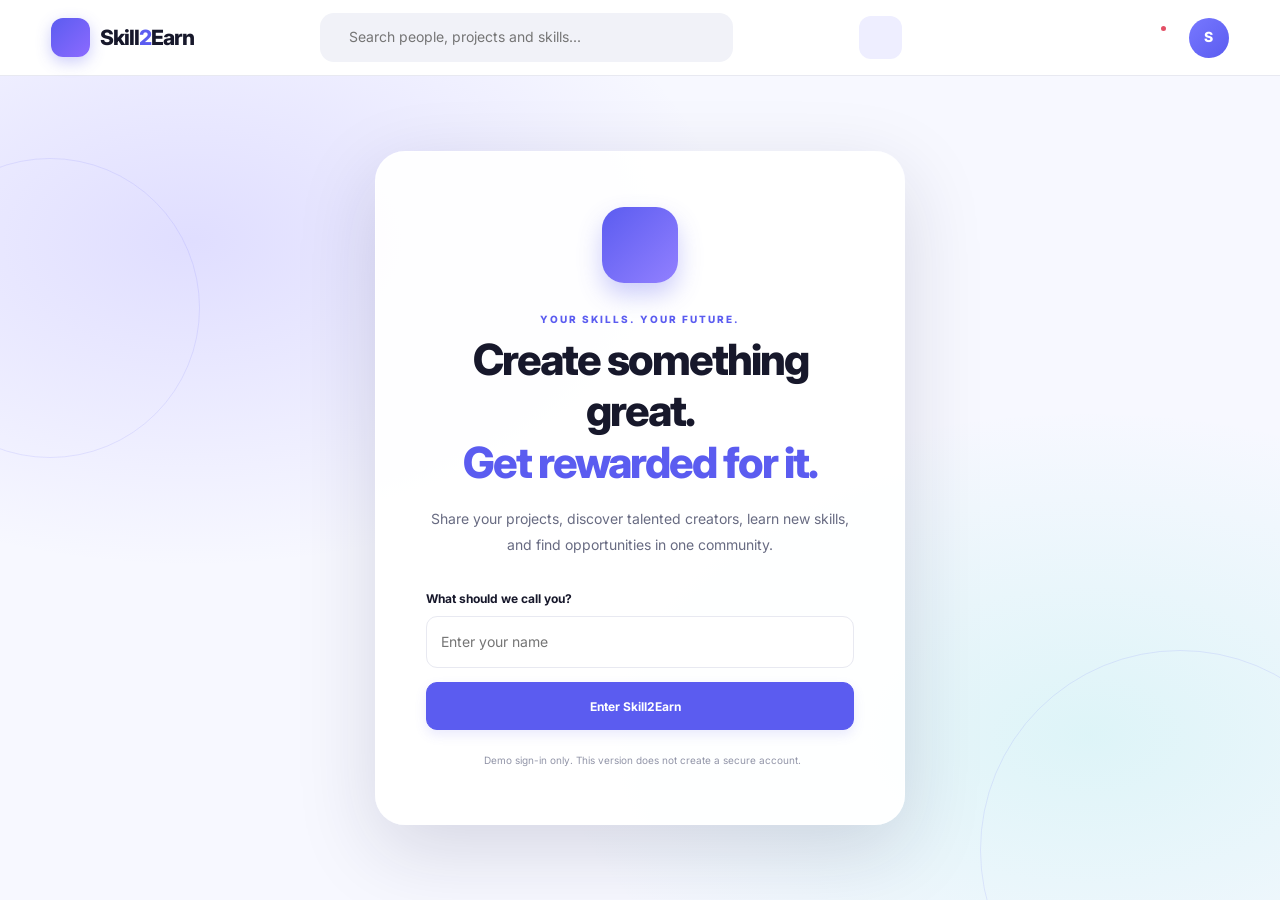
==== commit ffc79022: "Fix CSS styles loading for Vercel" ====
--- a/index.html
+++ b/index.html
@@ -20,7 +20,6 @@
     >
 
     <link
-        rel="stylesheet"
         href="https://cdnjs.cloudflare.com/ajax/libs/font-awesome/6.7.2/css/all.min.css"
     >
 
@@ -1067,6 +1066,2485 @@
     </nav>
 
 
+    <style>
+    /* =========================================================
+   SKILL2EARN — COMPLETE WEBSITE STYLES
+   ========================================================= */
+
+/* 1. DESIGN SYSTEM */
+:root {
+    --primary: #5b5cf0;
+    --primary-dark: #4546d8;
+    --primary-light: #eeeeff;
+    --cyan: #25d9c2;
+
+    --bg: #f5f6fb;
+    --surface: #ffffff;
+    --surface-hover: #f8f8ff;
+
+    --text: #17182b;
+    --text-secondary: #686b82;
+    --muted: #9295a8;
+    --border: #e8e9f1;
+
+    --green: #16a675;
+    --red: #e34f65;
+    --orange: #f59e0b;
+
+    --shadow-sm: 0 4px 15px rgba(25, 28, 65, 0.04);
+    --shadow-md: 0 12px 35px rgba(25, 28, 65, 0.08);
+    --shadow-lg: 0 25px 80px rgba(25, 28, 65, 0.15);
+
+    --radius-sm: 10px;
+    --radius-md: 16px;
+    --radius-lg: 24px;
+
+    --topbar-height: 76px;
+
+    font-family: "Inter", sans-serif;
+}
+
+* {
+    box-sizing: border-box;
+    margin: 0;
+    padding: 0;
+}
+
+html {
+    scroll-behavior: smooth;
+    scroll-padding-top: 95px;
+}
+
+body {
+    background: var(--bg);
+    color: var(--text);
+    font-family: "Inter", sans-serif;
+    font-size: 14px;
+    line-height: 1.6;
+    min-height: 100vh;
+    overflow-x: hidden;
+}
+
+button,
+input,
+textarea,
+select {
+    font: inherit;
+}
+
+button {
+    cursor: pointer;
+}
+
+button:focus-visible,
+a:focus-visible,
+input:focus-visible,
+textarea:focus-visible,
+select:focus-visible {
+    outline: 3px solid rgba(91, 92, 240, 0.3);
+    outline-offset: 3px;
+}
+
+button:disabled {
+    cursor: not-allowed;
+    opacity: 0.6;
+}
+
+a {
+    color: inherit;
+    text-decoration: none;
+}
+
+img,
+video {
+    max-width: 100%;
+}
+
+.hidden {
+    display: none !important;
+}
+
+.muted {
+    color: var(--text-secondary);
+    font-size: 13px;
+}
+
+.eyebrow {
+    color: var(--primary);
+    font-size: 10px;
+    font-weight: 800;
+    letter-spacing: 2px;
+    margin-bottom: 7px;
+    text-transform: uppercase;
+}
+
+/* 2. TOP NAVIGATION */
+
+.topbar {
+    align-items: center;
+    background: rgba(255, 255, 255, 0.95);
+    backdrop-filter: blur(18px);
+    border-bottom: 1px solid var(--border);
+    display: flex;
+    height: var(--topbar-height);
+    justify-content: space-between;
+    left: 0;
+    padding: 0 4%;
+    position: sticky;
+    right: 0;
+    top: 0;
+    z-index: 100;
+}
+
+.brand {
+    align-items: center;
+    color: var(--text);
+    display: flex;
+    flex-shrink: 0;
+    font-size: 21px;
+    font-weight: 800;
+    gap: 10px;
+    letter-spacing: -1px;
+}
+
+.brand-icon {
+    align-items: center;
+    background: linear-gradient(135deg, var(--primary), #8c6aff);
+    border-radius: 12px;
+    box-shadow: 0 5px 15px rgba(91, 92, 240, 0.3);
+    color: white;
+    display: flex;
+    height: 39px;
+    justify-content: center;
+    width: 39px;
+}
+
+.brand-highlight {
+    color: var(--primary);
+}
+
+.top-search {
+    align-items: center;
+    background: #f1f2f8;
+    border: 1px solid transparent;
+    border-radius: 14px;
+    color: var(--muted);
+    display: flex;
+    gap: 12px;
+    max-width: 430px;
+    padding: 0 16px;
+    transition: 0.2s;
+    width: 35%;
+}
+
+.top-search:focus-within {
+    background: white;
+    border-color: var(--primary);
+    box-shadow: 0 0 0 4px rgba(91, 92, 240, 0.08);
+}
+
+.top-search input {
+    background: transparent;
+    border: 0;
+    color: var(--text);
+    min-width: 0;
+    outline: none;
+    padding: 12px 0;
+    width: 100%;
+}
+
+.top-search input:focus-visible {
+    outline: none;
+}
+
+.top-actions {
+    align-items: center;
+    display: flex;
+    gap: 12px;
+}
+
+.icon-button {
+    align-items: center;
+    background: transparent;
+    border: 0;
+    border-radius: 12px;
+    color: #777991;
+    display: flex;
+    font-size: 18px;
+    height: 43px;
+    justify-content: center;
+    position: relative;
+    transition: 0.2s;
+    width: 43px;
+}
+
+.icon-button:hover,
+.icon-button.active {
+    background: var(--primary-light);
+    color: var(--primary);
+}
+
+.notification-dot {
+    background: var(--red);
+    border: 2px solid white;
+    border-radius: 50%;
+    height: 9px;
+    position: absolute;
+    right: 9px;
+    top: 8px;
+    width: 9px;
+}
+
+.profile-avatar,
+.large-avatar,
+.composer-avatar,
+.profile-main-avatar,
+.post-avatar {
+    align-items: center;
+    background: linear-gradient(135deg, #7778ff, #5b5cf0);
+    border: 0;
+    border-radius: 50%;
+    color: white;
+    display: flex;
+    flex-shrink: 0;
+    font-weight: 800;
+    justify-content: center;
+}
+
+.profile-avatar {
+    height: 40px;
+    width: 40px;
+}
+
+.menu-toggle {
+    background: transparent;
+    border: 0;
+    color: var(--text);
+    display: none;
+    font-size: 22px;
+}
+
+/* 3. BUTTONS */
+
+.primary-button,
+.secondary-button {
+    align-items: center;
+    border-radius: 11px;
+    display: inline-flex;
+    font-size: 12px;
+    font-weight: 700;
+    gap: 9px;
+    justify-content: center;
+    padding: 12px 17px;
+    transition: transform 0.2s, background 0.2s, box-shadow 0.2s;
+}
+
+.primary-button {
+    background: var(--primary);
+    border: 1px solid var(--primary);
+    box-shadow: 0 5px 12px rgba(91, 92, 240, 0.13);
+    color: white;
+}
+
+.primary-button:hover {
+    background: var(--primary-dark);
+    box-shadow: 0 8px 18px rgba(91, 92, 240, 0.22);
+    transform: translateY(-1px);
+}
+
+.secondary-button {
+    background: white;
+    border: 1px solid var(--border);
+    color: var(--text);
+}
+
+.secondary-button:hover {
+    background: var(--primary-light);
+    border-color: #d7d7ff;
+    color: var(--primary);
+}
+
+.full-width {
+    width: 100%;
+}
+
+.text-button {
+    align-items: center;
+    background: none;
+    border: 0;
+    color: var(--primary);
+    display: inline-flex;
+    font-size: 11px;
+    font-weight: 800;
+    gap: 8px;
+}
+
+/* 4. WELCOME SCREEN */
+
+.welcome-screen {
+    align-items: center;
+    background:
+        radial-gradient(ellipse at 15% 20%, rgba(109, 92, 255, 0.17), transparent 35%),
+        radial-gradient(ellipse at 85% 80%, rgba(37, 217, 194, 0.12), transparent 35%),
+        #f7f8ff;
+    display: flex;
+    justify-content: center;
+    min-height: calc(100vh - var(--topbar-height));
+    overflow: hidden;
+    padding: 50px 20px;
+    position: relative;
+}
+
+.welcome-content {
+    background: rgba(255, 255, 255, 0.92);
+    border: 1px solid rgba(255, 255, 255, 0.95);
+    border-radius: 30px;
+    box-shadow: var(--shadow-lg);
+    max-width: 530px;
+    padding: 55px 50px;
+    position: relative;
+    text-align: center;
+    width: 100%;
+    z-index: 2;
+}
+
+.welcome-logo {
+    align-items: center;
+    background: linear-gradient(135deg, var(--primary), #9280ff);
+    border-radius: 22px;
+    box-shadow: 0 12px 25px rgba(91, 92, 240, 0.3);
+    color: white;
+    display: flex;
+    font-size: 33px;
+    height: 76px;
+    justify-content: center;
+    margin: 0 auto 28px;
+    width: 76px;
+}
+
+.welcome-content h1 {
+    font-size: clamp(30px, 5vw, 43px);
+    font-weight: 800;
+    letter-spacing: -2px;
+    line-height: 1.2;
+    margin-bottom: 17px;
+}
+
+.welcome-content h1 span {
+    color: var(--primary);
+}
+
+.welcome-description {
+    color: var(--text-secondary);
+    font-size: 14px;
+    line-height: 1.9;
+    margin-bottom: 30px;
+}
+
+.signin-form {
+    text-align: left;
+}
+
+.signin-form label,
+.modal-card form label {
+    color: var(--text);
+    display: block;
+    font-size: 12px;
+    font-weight: 700;
+    margin-bottom: 8px;
+}
+
+.signin-form input,
+.modal-card input,
+.modal-card textarea {
+    background: white;
+    border: 1px solid var(--border);
+    border-radius: 11px;
+    color: var(--text);
+    margin-bottom: 14px;
+    outline: none;
+    padding: 14px;
+    width: 100%;
+}
+
+.signin-form input:focus,
+.modal-card input:focus,
+.modal-card textarea:focus {
+    border-color: var(--primary);
+    box-shadow: 0 0 0 4px rgba(91, 92, 240, 0.08);
+}
+
+.signin-form button {
+    min-height: 48px;
+}
+
+.welcome-note {
+    color: var(--muted);
+    font-size: 10px;
+    margin-top: 22px;
+}
+
+.welcome-note i {
+    color: var(--primary);
+    margin-right: 5px;
+}
+
+.welcome-decoration {
+    border: 1px solid rgba(91, 92, 240, 0.12);
+    border-radius: 50%;
+    pointer-events: none;
+    position: absolute;
+}
+
+.decoration-one {
+    height: 300px;
+    left: -100px;
+    top: 10%;
+    width: 300px;
+}
+
+.decoration-two {
+    bottom: -150px;
+    height: 400px;
+    right: -100px;
+    width: 400px;
+}
+
+/* 5. APPLICATION LAYOUT */
+
+.app-layout {
+    display: grid;
+    gap: 24px;
+    grid-template-columns: 235px minmax(0, 1fr) 275px;
+    margin: 0 auto;
+    max-width: 1800px;
+    padding: 28px 4%;
+}
+
+.sidebar {
+    align-self: start;
+    position: sticky;
+    top: calc(var(--topbar-height) + 25px);
+}
+
+.main-content {
+    min-width: 0;
+}
+
+.right-sidebar {
+    align-self: start;
+    position: sticky;
+    top: calc(var(--topbar-height) + 25px);
+}
+
+.sidebar-user {
+    align-items: center;
+    display: flex;
+    gap: 12px;
+    margin-bottom: 30px;
+    padding: 8px 5px;
+}
+
+.large-avatar {
+    height: 45px;
+    width: 45px;
+}
+
+.sidebar-user h3 {
+    font-size: 12px;
+    font-weight: 800;
+}
+
+.sidebar-user p {
+    color: var(--muted);
+    font-size: 10px;
+}
+
+.sidebar-heading {
+    color: var(--muted);
+    font-size: 9px;
+    font-weight: 800;
+    letter-spacing: 1.6px;
+    margin: 0 0 10px 12px;
+}
+
+.sidebar-link {
+    align-items: center;
+    background: transparent;
+    border: 0;
+    border-radius: 12px;
+    color: var(--text-secondary);
+    display: flex;
+    font-size: 12px;
+    font-weight: 600;
+    gap: 13px;
+    margin-bottom: 5px;
+    padding: 13px 14px;
+    text-align: left;
+    transition: 0.2s;
+    width: 100%;
+}
+
+.sidebar-link i {
+    font-size: 16px;
+    text-align: center;
+    width: 20px;
+}
+
+.sidebar-link:hover {
+    background: white;
+    color: var(--primary);
+}
+
+.sidebar-link.active {
+    background: var(--primary-light);
+    color: var(--primary);
+    font-weight: 800;
+}
+
+.sidebar-divider {
+    background: var(--border);
+    height: 1px;
+    margin: 24px 0;
+}
+
+.sidebar-card {
+    background: linear-gradient(145deg, #eeeeff, #e5f8ff);
+    border: 1px solid #e2e5ff;
+    border-radius: 17px;
+    margin-top: 30px;
+    padding: 19px;
+}
+
+.sidebar-card-icon {
+    align-items: center;
+    background: white;
+    border-radius: 10px;
+    color: var(--primary);
+    display: flex;
+    height: 36px;
+    justify-content: center;
+    margin-bottom: 13px;
+    width: 36px;
+}
+
+.sidebar-card h4 {
+    font-size: 13px;
+    margin-bottom: 6px;
+}
+
+.sidebar-card p {
+    color: var(--text-secondary);
+    font-size: 10px;
+    line-height: 1.8;
+    margin-bottom: 15px;
+}
+
+.sidebar-footer {
+    color: var(--muted);
+    display: flex;
+    flex-direction: column;
+    font-size: 10px;
+    gap: 4px;
+    margin: 25px 0;
+    padding-left: 10px;
+}
+
+/* 6. PAGE SECTIONS */
+
+.page-section {
+    display: none;
+    animation: pageAppear 0.25s ease;
+}
+
+.page-section.active {
+    display: block;
+}
+
+@keyframes pageAppear {
+    from {
+        opacity: 0;
+        transform: translateY(5px);
+    }
+
+    to {
+        opacity: 1;
+        transform: translateY(0);
+    }
+}
+
+.page-heading {
+    align-items: center;
+    display: flex;
+    gap: 15px;
+    justify-content: space-between;
+    margin-bottom: 24px;
+}
+
+.page-heading h1 {
+    font-size: 27px;
+    font-weight: 800;
+    letter-spacing: -1px;
+    line-height: 1.3;
+}
+
+.page-heading .muted {
+    margin-top: 6px;
+}
+
+/* 7. STORIES */
+
+.stories-panel {
+    background: var(--surface);
+    border: 1px solid var(--border);
+    border-radius: var(--radius-md);
+    box-shadow: var(--shadow-sm);
+    margin-bottom: 20px;
+    overflow: hidden;
+    padding: 18px;
+}
+
+.stories-heading {
+    align-items: center;
+    display: flex;
+    justify-content: space-between;
+    margin-bottom: 18px;
+}
+
+.stories-heading h3 {
+    font-size: 13px;
+    font-weight: 800;
+}
+
+.stories-heading span {
+    color: var(--muted);
+    font-size: 10px;
+}
+
+.stories-list {
+    display: flex;
+    gap: 20px;
+    overflow-x: auto;
+    padding-bottom: 3px;
+}
+
+.story-card {
+    align-items: center;
+    background: transparent;
+    border: 0;
+    color: var(--text-secondary);
+    display: flex;
+    flex-direction: column;
+    flex-shrink: 0;
+    font-size: 10px;
+    font-weight: 700;
+    gap: 8px;
+}
+
+.story-circle {
+    align-items: center;
+    background: #f1efff;
+    border: 3px solid white;
+    border-radius: 50%;
+    box-shadow: 0 0 0 2px #e5e5ff;
+    color: var(--primary);
+    display: flex;
+    font-size: 19px;
+    height: 55px;
+    justify-content: center;
+    transition: transform 0.2s;
+    width: 55px;
+}
+
+.story-card:hover .story-circle {
+    transform: translateY(-3px);
+}
+
+.story-add .story-circle {
+    background: var(--primary);
+    box-shadow: 0 0 0 2px var(--primary-light);
+    color: white;
+}
+
+.story-purple {
+    background: #f1e9ff;
+    color: #9a59dd;
+}
+
+.story-blue {
+    background: #e7f0ff;
+    color: #4285f4;
+}
+
+.story-orange {
+    background: #fff0df;
+    color: #ef8a31;
+}
+
+.story-green {
+    background: #e1f9ec;
+    color: #1aab71;
+}
+
+.story-pink {
+    background: #ffe8f0;
+    color: #e45091;
+}
+
+/* 8. POST COMPOSER */
+
+.composer-card {
+    background: var(--surface);
+    border: 1px solid var(--border);
+    border-radius: var(--radius-md);
+    box-shadow: var(--shadow-sm);
+    margin-bottom: 25px;
+    padding: 20px;
+}
+
+.composer-top {
+    align-items: center;
+    display: flex;
+    gap: 12px;
+}
+
+.composer-avatar {
+    height: 43px;
+    width: 43px;
+}
+
+.composer-input {
+    background: #f5f6fb;
+    border: 1px solid transparent;
+    border-radius: 25px;
+    color: var(--muted);
+    flex: 1;
+    font-size: 12px;
+    padding: 13px 17px;
+    text-align: left;
+    transition: 0.2s;
+}
+
+.composer-input:hover {
+    background: white;
+    border-color: var(--border);
+}
+
+#postForm textarea {
+    background: transparent;
+    border: 0;
+    color: var(--text);
+    display: block;
+    font-size: 13px;
+    line-height: 1.8;
+    margin-top: 12px;
+    outline: none;
+    padding: 10px 0;
+    resize: vertical;
+    width: 100%;
+}
+
+#postForm textarea:focus-visible {
+    outline: none;
+}
+
+#postForm textarea::placeholder {
+    color: #a0a2b3;
+}
+
+.composer-bottom {
+    align-items: center;
+    border-top: 1px solid var(--border);
+    display: flex;
+    flex-wrap: wrap;
+    gap: 12px;
+    justify-content: space-between;
+    margin-top: 12px;
+    padding-top: 15px;
+}
+
+.composer-tools {
+    align-items: center;
+    display: flex;
+    flex-wrap: wrap;
+    gap: 14px;
+}
+
+.composer-tool {
+    align-items: center;
+    background: transparent;
+    border: 0;
+    border-radius: 8px;
+    color: var(--text-secondary);
+    display: inline-flex;
+    font-size: 10px;
+    font-weight: 700;
+    gap: 7px;
+    padding: 7px;
+    transition: 0.2s;
+}
+
+.composer-tool i {
+    color: var(--primary);
+    font-size: 16px;
+}
+
+.composer-tool:hover {
+    background: var(--primary-light);
+    color: var(--primary);
+}
+
+.post-submit {
+    padding: 10px 17px;
+}
+
+.form-message {
+    color: var(--text-secondary);
+    font-size: 11px;
+    margin-top: 10px;
+}
+
+.upload-preview {
+    background: #f4f5fb;
+    border-radius: 12px;
+    margin: 10px 0;
+    max-height: 420px;
+    overflow: hidden;
+    position: relative;
+    text-align: center;
+}
+
+.upload-preview img,
+.upload-preview video {
+    display: block;
+    margin: 0 auto;
+    max-height: 420px;
+    object-fit: contain;
+    width: 100%;
+}
+
+.remove-upload {
+    align-items: center;
+    background: rgba(20, 20, 35, 0.8);
+    border: 0;
+    border-radius: 50%;
+    color: white;
+    display: flex;
+    height: 32px;
+    justify-content: center;
+    position: absolute;
+    right: 12px;
+    top: 12px;
+    width: 32px;
+}
+
+/* 9. FEED TOOLBAR */
+
+.feed-toolbar {
+    align-items: center;
+    display: flex;
+    gap: 15px;
+    justify-content: space-between;
+    margin: 28px 0 15px;
+}
+
+.feed-toolbar h2 {
+    font-size: 16px;
+    font-weight: 800;
+}
+
+.feed-toolbar .muted {
+    font-size: 11px;
+    margin-top: 4px;
+}
+
+.feed-toolbar select {
+    background: white;
+    border: 1px solid var(--border);
+    border-radius: 9px;
+    color: var(--text-secondary);
+    cursor: pointer;
+    font-size: 11px;
+    outline: none;
+    padding: 9px 12px;
+}
+
+/* 10. POST CARDS */
+
+.feed-list {
+    display: flex;
+    flex-direction: column;
+    gap: 18px;
+}
+
+.post-card {
+    background: var(--surface);
+    border: 1px solid var(--border);
+    border-radius: var(--radius-md);
+    box-shadow: var(--shadow-sm);
+    min-width: 0;
+    overflow: hidden;
+    transition: box-shadow 0.2s;
+}
+
+.post-card:hover {
+    box-shadow: var(--shadow-md);
+}
+
+.post-header {
+    align-items: center;
+    display: flex;
+    gap: 11px;
+    padding: 19px 20px 10px;
+}
+
+.post-avatar {
+    font-size: 13px;
+    height: 42px;
+    width: 42px;
+}
+
+.post-user-info {
+    flex: 1;
+    min-width: 0;
+}
+
+.post-user-info h3 {
+    font-size: 12px;
+    font-weight: 800;
+    overflow-wrap: anywhere;
+}
+
+.post-user-info p {
+    color: var(--muted);
+    font-size: 10px;
+    margin-top: 2px;
+}
+
+.post-menu-button {
+    align-items: center;
+    background: transparent;
+    border: 0;
+    border-radius: 9px;
+    color: var(--muted);
+    display: flex;
+    height: 35px;
+    justify-content: center;
+    width: 35px;
+}
+
+.post-menu-button:hover {
+    background: var(--bg);
+    color: var(--text);
+}
+
+.post-category {
+    background: var(--primary-light);
+    border-radius: 5px;
+    color: var(--primary);
+    display: inline-block;
+    font-size: 9px;
+    font-weight: 800;
+    margin: 0 20px 7px;
+    padding: 4px 8px;
+}
+
+.post-content {
+    color: #46485e;
+    font-size: 12px;
+    line-height: 1.9;
+    overflow-wrap: anywhere;
+    padding: 0 20px 16px;
+    white-space: pre-wrap;
+}
+
+.post-media {
+    background: #f1f2f7;
+    max-height: 560px;
+    overflow: hidden;
+    text-align: center;
+}
+
+.post-media img,
+.post-media video {
+    display: block;
+    margin: 0 auto;
+    max-height: 560px;
+    object-fit: contain;
+    width: 100%;
+}
+
+.post-stats {
+    align-items: center;
+    color: var(--muted);
+    display: flex;
+    font-size: 10px;
+    justify-content: space-between;
+    padding: 13px 20px;
+}
+
+.post-stats-left {
+    align-items: center;
+    display: flex;
+    gap: 6px;
+}
+
+.like-dot {
+    align-items: center;
+    background: var(--primary);
+    border-radius: 50%;
+    color: white;
+    display: inline-flex;
+    font-size: 8px;
+    height: 17px;
+    justify-content: center;
+    width: 17px;
+}
+
+.post-actions {
+    border-top: 1px solid var(--border);
+    display: grid;
+    grid-template-columns: repeat(3, minmax(0, 1fr));
+    padding: 5px 12px;
+}
+
+.post-action {
+    align-items: center;
+    background: transparent;
+    border: 0;
+    border-radius: 9px;
+    color: var(--text-secondary);
+    display: flex;
+    font-size: 11px;
+    font-weight: 700;
+    gap: 8px;
+    justify-content: center;
+    min-width: 0;
+    padding: 12px 5px;
+    transition: 0.2s;
+}
+
+.post-action:hover {
+    background: var(--bg);
+}
+
+.post-action.liked {
+    color: var(--primary);
+}
+
+.post-action.liked i {
+    font-weight: 900;
+}
+
+.post-action.saved {
+    color: var(--primary);
+}
+
+.post-comments {
+    border-top: 1px solid var(--border);
+    padding: 15px 20px;
+}
+
+.comments-list {
+    display: flex;
+    flex-direction: column;
+    gap: 12px;
+    margin-bottom: 14px;
+}
+
+.comment-item {
+    align-items: flex-start;
+    display: flex;
+    gap: 9px;
+}
+
+.comment-avatar {
+    align-items: center;
+    background: #eeeaff;
+    border-radius: 50%;
+    color: var(--primary);
+    display: flex;
+    flex-shrink: 0;
+    font-size: 10px;
+    font-weight: 800;
+    height: 29px;
+    justify-content: center;
+    width: 29px;
+}
+
+.comment-bubble {
+    background: #f6f7fb;
+    border-radius: 5px 13px 13px 13px;
+    flex: 1;
+    min-width: 0;
+    padding: 9px 12px;
+}
+
+.comment-bubble strong {
+    display: block;
+    font-size: 10px;
+    margin-bottom: 3px;
+}
+
+.comment-bubble p {
+    color: var(--text-secondary);
+    font-size: 11px;
+    overflow-wrap: anywhere;
+    white-space: pre-wrap;
+}
+
+.comment-form {
+    align-items: center;
+    display: flex;
+    gap: 8px;
+}
+
+.comment-form input {
+    background: #f5f6fb;
+    border: 1px solid transparent;
+    border-radius: 22px;
+    color: var(--text);
+    flex: 1;
+    font-size: 11px;
+    min-width: 0;
+    outline: none;
+    padding: 12px 15px;
+}
+
+.comment-form input:focus {
+    background: white;
+    border-color: var(--primary);
+}
+
+.comment-form button {
+    align-items: center;
+    background: var(--primary);
+    border: 0;
+    border-radius: 50%;
+    color: white;
+    display: flex;
+    flex-shrink: 0;
+    height: 36px;
+    justify-content: center;
+    width: 36px;
+}
+
+.load-more-button {
+    margin: 20px auto;
+    width: 100%;
+}
+
+/* 11. LOADING AND EMPTY STATES */
+
+.loading-card,
+.empty-state {
+    align-items: center;
+    background: white;
+    border: 1px solid var(--border);
+    border-radius: var(--radius-md);
+    color: var(--text-secondary);
+    display: flex;
+    flex-direction: column;
+    padding: 45px 20px;
+    text-align: center;
+}
+
+.loading-card p,
+.empty-state p {
+    font-size: 12px;
+    margin-top: 12px;
+    max-width: 350px;
+}
+
+.loading-spinner {
+    animation: spin 0.8s linear infinite;
+    border: 3px solid #e8e8ff;
+    border-radius: 50%;
+    border-top-color: var(--primary);
+    height: 28px;
+    width: 28px;
+}
+
+@keyframes spin {
+    to {
+        transform: rotate(360deg);
+    }
+}
+
+.empty-state-icon {
+    align-items: center;
+    background: var(--primary-light);
+    border-radius: 50%;
+    color: var(--primary);
+    display: flex;
+    font-size: 25px;
+    height: 65px;
+    justify-content: center;
+    width: 65px;
+}
+
+.empty-state h3 {
+    font-size: 15px;
+    margin-top: 17px;
+}
+
+/* 12. RIGHT SIDEBAR */
+
+.right-card {
+    background: white;
+    border: 1px solid var(--border);
+    border-radius: var(--radius-md);
+    box-shadow: var(--shadow-sm);
+    margin-bottom: 18px;
+    padding: 19px;
+}
+
+.right-card-heading {
+    align-items: center;
+    display: flex;
+    justify-content: space-between;
+    margin-bottom: 15px;
+}
+
+.right-card-heading h3 {
+    font-size: 13px;
+    font-weight: 800;
+}
+
+.right-card-heading i {
+    color: var(--primary);
+}
+
+.trending-item {
+    align-items: center;
+    background: transparent;
+    border: 0;
+    border-radius: 9px;
+    display: flex;
+    gap: 10px;
+    padding: 12px 3px;
+    text-align: left;
+    transition: 0.2s;
+    width: 100%;
+}
+
+.trending-item:hover {
+    background: var(--surface-hover);
+    padding-left: 8px;
+}
+
+.trending-number {
+    color: #b6b7c9;
+    font-size: 12px;
+    font-weight: 800;
+}
+
+.trending-item>span:nth-child(2) {
+    display: flex;
+    flex: 1;
+    flex-direction: column;
+    min-width: 0;
+}
+
+.trending-item strong {
+    font-size: 10px;
+    font-weight: 800;
+}
+
+.trending-item small {
+    color: var(--muted);
+    font-size: 9px;
+    margin-top: 2px;
+}
+
+.trending-item>i {
+    color: var(--muted);
+    font-size: 10px;
+}
+
+.community-card {
+    background: linear-gradient(145deg, #efefff, #f1fbff);
+    border-color: #e5e6ff;
+}
+
+.community-icon {
+    align-items: center;
+    background: white;
+    border-radius: 12px;
+    color: var(--primary);
+    display: flex;
+    font-size: 19px;
+    height: 43px;
+    justify-content: center;
+    margin-bottom: 15px;
+    width: 43px;
+}
+
+.community-card h3 {
+    font-size: 15px;
+    line-height: 1.6;
+}
+
+.community-card p {
+    color: var(--text-secondary);
+    font-size: 11px;
+    line-height: 1.8;
+    margin: 9px 0 17px;
+}
+
+.safety-card {
+    align-items: flex-start;
+    background: #f1fbf6;
+    border-color: #d9f0e4;
+    display: flex;
+    gap: 12px;
+}
+
+.safety-card>i {
+    color: var(--green);
+    font-size: 20px;
+}
+
+.safety-card h4 {
+    font-size: 11px;
+    margin-bottom: 5px;
+}
+
+.safety-card p {
+    color: var(--text-secondary);
+    font-size: 10px;
+    line-height: 1.8;
+}
+
+.right-footer {
+    color: var(--muted);
+    font-size: 10px;
+    padding: 10px 5px;
+    text-align: center;
+}
+
+.right-footer>span {
+    display: block;
+    margin-bottom: 8px;
+}
+
+.right-footer div {
+    display: flex;
+    flex-wrap: wrap;
+    gap: 13px;
+    justify-content: center;
+}
+
+.right-footer a:hover {
+    color: var(--primary);
+}
+
+.right-footer p {
+    margin-top: 8px;
+}
+
+/* 13. DISCOVER PAGE */
+
+.discover-search {
+    align-items: center;
+    background: white;
+    border: 1px solid var(--border);
+    border-radius: 13px;
+    color: var(--muted);
+    display: flex;
+    gap: 12px;
+    margin-bottom: 22px;
+    padding: 0 16px;
+}
+
+.discover-search input {
+    background: transparent;
+    border: 0;
+    color: var(--text);
+    min-width: 0;
+    outline: none;
+    padding: 14px 0;
+    width: 100%;
+}
+
+.discover-search input:focus-visible {
+    outline: none;
+}
+
+.category-grid {
+    display: grid;
+    gap: 13px;
+    grid-template-columns: repeat(3, minmax(0, 1fr));
+}
+
+.category-card {
+    background: white;
+    border: 1px solid var(--border);
+    border-radius: 14px;
+    padding: 17px 14px;
+    text-align: left;
+    transition: 0.2s;
+}
+
+.category-card:hover {
+    border-color: #cfcfff;
+    box-shadow: var(--shadow-md);
+    transform: translateY(-3px);
+}
+
+.category-icon {
+    align-items: center;
+    border-radius: 11px;
+    display: flex;
+    font-size: 19px;
+    height: 43px;
+    justify-content: center;
+    margin-bottom: 13px;
+    width: 43px;
+}
+
+.category-blue {
+    background: #e8f0ff;
+    color: #4a79e9;
+}
+
+.category-purple {
+    background: #f1e8ff;
+    color: #9955d8;
+}
+
+.category-orange {
+    background: #fff0df;
+    color: #e68a30;
+}
+
+.category-green {
+    background: #e3f8eb;
+    color: #18a66b;
+}
+
+.category-pink {
+    background: #ffe8f0;
+    color: #e45091;
+}
+
+.category-yellow {
+    background: #fff6d8;
+    color: #bd9200;
+}
+
+.category-card h3 {
+    font-size: 11px;
+    font-weight: 800;
+}
+
+.category-card p {
+    color: var(--muted);
+    font-size: 9px;
+    line-height: 1.7;
+    margin-top: 5px;
+}
+
+/* 14. PROFILE PAGE */
+
+.profile-cover {
+    background:
+        radial-gradient(circle at 80% 20%, rgba(255, 255, 255, 0.25), transparent 25%),
+        linear-gradient(120deg, #5b5cf0, #9d77ff 60%, #37c9d9);
+    border-radius: 19px;
+    height: 170px;
+    overflow: hidden;
+    position: relative;
+}
+
+.profile-cover-decoration {
+    border: 1px solid rgba(255, 255, 255, 0.25);
+    border-radius: 50%;
+    height: 260px;
+    position: absolute;
+    right: -40px;
+    top: -120px;
+    width: 260px;
+}
+
+.profile-information {
+    padding: 0 20px;
+}
+
+.profile-main-avatar {
+    border: 5px solid var(--bg);
+    font-size: 29px;
+    height: 94px;
+    margin-top: -48px;
+    position: relative;
+    width: 94px;
+}
+
+.profile-heading-row {
+    align-items: center;
+    display: flex;
+    flex-wrap: wrap;
+    gap: 15px;
+    justify-content: space-between;
+    margin: 10px 0 14px;
+}
+
+.profile-heading-row h1 {
+    font-size: 23px;
+    font-weight: 800;
+    letter-spacing: -0.7px;
+}
+
+.profile-information>p {
+    color: var(--text-secondary);
+    font-size: 12px;
+    max-width: 600px;
+}
+
+.profile-stats {
+    border-bottom: 1px solid var(--border);
+    display: flex;
+    gap: 35px;
+    margin-top: 22px;
+    padding-bottom: 20px;
+}
+
+.profile-stats>div {
+    display: flex;
+    flex-direction: column;
+    gap: 3px;
+}
+
+.profile-stats strong {
+    font-size: 19px;
+}
+
+.profile-stats span {
+    color: var(--muted);
+    font-size: 10px;
+}
+
+/* 15. JOBS PAGE */
+
+.jobs-banner {
+    align-items: center;
+    background: linear-gradient(120deg, #292a69, #5556d8);
+    border-radius: 20px;
+    color: white;
+    display: flex;
+    gap: 20px;
+    justify-content: space-between;
+    margin-bottom: 23px;
+    overflow: hidden;
+    padding: 30px;
+    position: relative;
+}
+
+.jobs-banner-label {
+    color: #b9c0ff;
+    font-size: 9px;
+    font-weight: 800;
+    letter-spacing: 1.5px;
+}
+
+.jobs-banner h2 {
+    font-size: 23px;
+    letter-spacing: -0.7px;
+    line-height: 1.4;
+    margin-top: 9px;
+    max-width: 400px;
+}
+
+.jobs-banner p {
+    color: #e1e3ff;
+    font-size: 11px;
+    line-height: 1.8;
+    margin-top: 10px;
+    max-width: 430px;
+}
+
+.jobs-banner>i {
+    color: rgba(255, 255, 255, 0.18);
+    flex-shrink: 0;
+    font-size: 85px;
+}
+
+.jobs-controls {
+    align-items: center;
+    display: flex;
+    flex-wrap: wrap;
+    gap: 10px;
+    margin-bottom: 15px;
+}
+
+.jobs-controls input,
+.jobs-controls select {
+    background: white;
+    border: 1px solid var(--border);
+    border-radius: 10px;
+    color: var(--text);
+    font-size: 11px;
+    min-width: 0;
+    outline: none;
+    padding: 12px;
+}
+
+.jobs-controls input {
+    flex: 1;
+}
+
+.jobs-controls select {
+    max-width: 145px;
+}
+
+.jobs-controls input:focus,
+.jobs-controls select:focus {
+    border-color: var(--primary);
+}
+
+#jobsStatus {
+    margin-bottom: 15px;
+}
+
+.jobs-list {
+    display: flex;
+    flex-direction: column;
+    gap: 13px;
+}
+
+.job-card {
+    background: white;
+    border: 1px solid var(--border);
+    border-radius: 15px;
+    padding: 19px;
+    transition: 0.2s;
+}
+
+.job-card:hover {
+    border-color: #d1d1ff;
+    box-shadow: var(--shadow-md);
+}
+
+.job-card-top {
+    align-items: flex-start;
+    display: flex;
+    gap: 12px;
+}
+
+.job-company-icon {
+    align-items: center;
+    background: var(--primary-light);
+    border-radius: 12px;
+    color: var(--primary);
+    display: flex;
+    flex-shrink: 0;
+    font-size: 20px;
+    height: 47px;
+    justify-content: center;
+    width: 47px;
+}
+
+.job-info {
+    flex: 1;
+    min-width: 0;
+}
+
+.job-info h3 {
+    font-size: 13px;
+    font-weight: 800;
+    overflow-wrap: anywhere;
+}
+
+.job-info p {
+    color: var(--text-secondary);
+    font-size: 10px;
+    margin-top: 4px;
+}
+
+.job-badges {
+    display: flex;
+    flex-wrap: wrap;
+    gap: 7px;
+    margin: 14px 0;
+}
+
+.job-badge {
+    background: #f1f2f8;
+    border-radius: 6px;
+    color: var(--text-secondary);
+    font-size: 9px;
+    padding: 5px 8px;
+}
+
+.job-description {
+    color: var(--text-secondary);
+    font-size: 11px;
+    line-height: 1.8;
+    margin-bottom: 15px;
+    overflow-wrap: anywhere;
+}
+
+.job-card-footer {
+    align-items: center;
+    border-top: 1px solid var(--border);
+    display: flex;
+    flex-wrap: wrap;
+    gap: 12px;
+    justify-content: space-between;
+    padding-top: 14px;
+}
+
+.job-source {
+    color: var(--muted);
+    font-size: 9px;
+}
+
+/* 16. LEARNING PAGE */
+
+.learning-hero {
+    align-items: center;
+    background: linear-gradient(125deg, #1d2250, #4849ba);
+    border-radius: 20px;
+    color: white;
+    display: flex;
+    gap: 20px;
+    justify-content: space-between;
+    margin-bottom: 27px;
+    overflow: hidden;
+    padding: 33px;
+    position: relative;
+}
+
+.learning-label {
+    color: #c6c7ff;
+    font-size: 9px;
+    font-weight: 800;
+    letter-spacing: 1.5px;
+}
+
+.learning-hero h2 {
+    font-size: 30px;
+    letter-spacing: -1px;
+    line-height: 1.3;
+    margin: 12px 0;
+}
+
+.learning-hero p {
+    color: #e1e2ff;
+    font-size: 11px;
+    line-height: 1.9;
+    margin-bottom: 20px;
+    max-width: 380px;
+}
+
+.learning-illustration {
+    align-items: center;
+    color: rgba(255, 255, 255, 0.16);
+    display: flex;
+    flex-shrink: 0;
+    font-size: 100px;
+    justify-content: center;
+}
+
+.learning-grid {
+    display: grid;
+    gap: 15px;
+    grid-template-columns: repeat(2, minmax(0, 1fr));
+}
+
+.learning-card {
+    background: white;
+    border: 1px solid var(--border);
+    border-radius: 15px;
+    padding: 20px;
+    transition: 0.2s;
+}
+
+.learning-card:hover {
+    border-color: #d3d3ff;
+    box-shadow: var(--shadow-md);
+    transform: translateY(-2px);
+}
+
+.learning-card-icon {
+    align-items: center;
+    border-radius: 12px;
+    display: flex;
+    font-size: 20px;
+    height: 45px;
+    justify-content: center;
+    margin-bottom: 16px;
+    width: 45px;
+}
+
+.icon-code {
+    background: #e9efff;
+    color: #4977e9;
+}
+
+.icon-design {
+    background: #f2e9ff;
+    color: #9955d8;
+}
+
+.icon-business {
+    background: #fff1df;
+    color: #e58b31;
+}
+
+.icon-data {
+    background: #e2f8eb;
+    color: #18a66b;
+}
+
+.resource-level {
+    color: var(--primary);
+    font-size: 8px;
+    font-weight: 800;
+    letter-spacing: 1.2px;
+}
+
+.learning-card h3 {
+    font-size: 13px;
+    margin: 8px 0;
+}
+
+.learning-card p {
+    color: var(--text-secondary);
+    font-size: 10px;
+    line-height: 1.9;
+    margin-bottom: 17px;
+}
+
+.learning-card a {
+    align-items: center;
+    color: var(--primary);
+    display: inline-flex;
+    font-size: 10px;
+    font-weight: 800;
+    gap: 7px;
+}
+
+.learning-card a:hover {
+    color: var(--primary-dark);
+}
+
+/* 17. MODALS */
+
+.modal-overlay {
+    align-items: center;
+    background: rgba(17, 18, 43, 0.55);
+    backdrop-filter: blur(6px);
+    display: flex;
+    inset: 0;
+    justify-content: center;
+    padding: 20px;
+    position: fixed;
+    z-index: 500;
+}
+
+.modal-card {
+    animation: modalAppear 0.2s ease;
+    background: white;
+    border-radius: 20px;
+    box-shadow: var(--shadow-lg);
+    max-height: 90vh;
+    max-width: 470px;
+    overflow-y: auto;
+    padding: 25px;
+    width: 100%;
+}
+
+@keyframes modalAppear {
+    from {
+        opacity: 0;
+        transform: translateY(10px) scale(0.98);
+    }
+
+    to {
+        opacity: 1;
+        transform: translateY(0) scale(1);
+    }
+}
+
+.modal-heading {
+    align-items: flex-start;
+    display: flex;
+    gap: 15px;
+    justify-content: space-between;
+    margin-bottom: 23px;
+}
+
+.modal-heading h2 {
+    font-size: 20px;
+    font-weight: 800;
+}
+
+.modal-heading p {
+    color: var(--muted);
+    font-size: 11px;
+    margin-top: 5px;
+}
+
+.modal-close {
+    align-items: center;
+    background: var(--bg);
+    border: 0;
+    border-radius: 50%;
+    color: var(--text-secondary);
+    display: flex;
+    flex-shrink: 0;
+    height: 34px;
+    justify-content: center;
+    width: 34px;
+}
+
+.modal-close:hover {
+    background: var(--primary-light);
+    color: var(--primary);
+}
+
+.modal-card form button {
+    margin-top: 10px;
+}
+
+/* 18. TOASTS */
+
+.toast-container {
+    bottom: 25px;
+    display: flex;
+    flex-direction: column;
+    gap: 10px;
+    pointer-events: none;
+    position: fixed;
+    right: 25px;
+    z-index: 1000;
+}
+
+.toast {
+    align-items: center;
+    animation: toastAppear 0.2s ease;
+    background: #22233e;
+    border-radius: 12px;
+    box-shadow: var(--shadow-lg);
+    color: white;
+    display: flex;
+    font-size: 12px;
+    gap: 10px;
+    max-width: min(360px, calc(100vw - 35px));
+    padding: 14px 18px;
+}
+
+.toast i {
+    color: #70e3ba;
+}
+
+.toast.error i {
+    color: #ff8194;
+}
+
+@keyframes toastAppear {
+    from {
+        opacity: 0;
+        transform: translateY(8px);
+    }
+
+    to {
+        opacity: 1;
+        transform: translateY(0);
+    }
+}
+
+/* 19. MOBILE NAVIGATION */
+
+.mobile-bottom-nav {
+    display: none;
+}
+
+/* 20. RESPONSIVE TABLET */
+
+@media (max-width: 1250px) {
+    .app-layout {
+        gap: 18px;
+        grid-template-columns: 205px minmax(0, 1fr);
+        padding-left: 3%;
+        padding-right: 3%;
+    }
+
+    .right-sidebar {
+        display: none;
+    }
+
+    .topbar {
+        padding-left: 3%;
+        padding-right: 3%;
+    }
+
+    .top-search {
+        max-width: 350px;
+    }
+}
+
+@media (max-width: 850px) {
+    :root {
+        --topbar-height: 66px;
+    }
+
+    .app-layout {
+        display: block;
+        margin: 0 auto;
+        max-width: 700px;
+        padding: 22px 18px 35px;
+    }
+
+    .sidebar {
+        display: none;
+    }
+
+    .topbar {
+        gap: 15px;
+        padding: 0 18px;
+    }
+
+    .brand {
+        font-size: 18px;
+    }
+
+    .brand-icon {
+        height: 35px;
+        width: 35px;
+    }
+
+    .top-search {
+        flex: 1;
+        max-width: 320px;
+        width: auto;
+    }
+
+    .top-search input {
+        font-size: 11px;
+    }
+
+    .top-actions {
+        gap: 4px;
+    }
+
+    .top-actions .icon-button {
+        height: 38px;
+        width: 38px;
+    }
+
+    .top-actions .nav-link {
+        display: none;
+    }
+
+    .profile-avatar {
+        height: 36px;
+        width: 36px;
+    }
+
+    .menu-toggle {
+        display: flex;
+        padding: 8px;
+    }
+
+    .right-sidebar {
+        display: none;
+    }
+
+    .mobile-bottom-nav {
+        align-items: center;
+        background: rgba(255, 255, 255, 0.97);
+        border-top: 1px solid var(--border);
+        bottom: 0;
+        display: flex;
+        height: 68px;
+        justify-content: space-around;
+        left: 0;
+        padding: 5px 8px calc(5px + env(safe-area-inset-bottom));
+        position: fixed;
+        right: 0;
+        z-index: 150;
+    }
+
+    .mobile-bottom-nav>button {
+        align-items: center;
+        background: transparent;
+        border: 0;
+        color: var(--muted);
+        display: flex;
+        flex-direction: column;
+        font-size: 9px;
+        gap: 4px;
+        justify-content: center;
+        min-width: 48px;
+    }
+
+    .mobile-bottom-nav>button i {
+        font-size: 18px;
+    }
+
+    .mobile-bottom-nav>button.active {
+        color: var(--primary);
+        font-weight: 800;
+    }
+
+    .mobile-bottom-nav .mobile-create-button {
+        background: var(--primary);
+        border-radius: 16px;
+        box-shadow: 0 5px 13px rgba(91, 92, 240, 0.3);
+        color: white;
+        height: 45px;
+        min-width: 48px;
+        transform: translateY(-7px);
+        width: 48px;
+    }
+
+    .mobile-create-button i {
+        font-size: 22px !important;
+    }
+
+    body {
+        padding-bottom: 68px;
+    }
+
+    .toast-container {
+        bottom: 85px;
+        right: 15px;
+    }
+}
+
+/* 21. RESPONSIVE MOBILE */
+
+@media (max-width: 560px) {
+    .topbar {
+        gap: 10px;
+        padding: 0 12px;
+    }
+
+    .brand {
+        font-size: 16px;
+        gap: 6px;
+    }
+
+    .brand-icon {
+        border-radius: 10px;
+        font-size: 14px;
+        height: 32px;
+        width: 32px;
+    }
+
+    .top-search {
+        gap: 8px;
+        padding: 0 10px;
+    }
+
+    .top-search i {
+        font-size: 12px;
+    }
+
+    .top-search input {
+        font-size: 10px;
+        padding: 10px 0;
+    }
+
+    .top-actions {
+        gap: 2px;
+    }
+
+    .top-actions .notification-button {
+        display: none;
+    }
+
+    .profile-avatar {
+        height: 31px;
+        width: 31px;
+    }
+
+    .menu-toggle {
+        font-size: 18px;
+        padding: 5px;
+    }
+
+    .app-layout {
+        padding: 18px 12px 28px;
+    }
+
+    .page-heading {
+        align-items: flex-start;
+        gap: 10px;
+    }
+
+    .page-heading h1 {
+        font-size: 23px;
+    }
+
+    .page-heading .primary-button {
+        font-size: 10px;
+        padding: 10px;
+        white-space: nowrap;
+    }
+
+    .page-heading .muted {
+        font-size: 11px;
+    }
+
+    .stories-panel {
+        padding: 15px 13px;
+    }
+
+    .stories-list {
+        gap: 16px;
+    }
+
+    .story-circle {
+        height: 48px;
+        width: 48px;
+    }
+
+    .composer-card {
+        padding: 14px;
+    }
+
+    .composer-tools {
+        gap: 5px;
+    }
+
+    .composer-tool {
+        font-size: 9px;
+        gap: 5px;
+        padding: 6px 4px;
+    }
+
+    .composer-bottom {
+        align-items: flex-end;
+    }
+
+    .post-submit {
+        padding: 9px 12px;
+    }
+
+    .post-header {
+        padding: 15px 14px 10px;
+    }
+
+    .post-content {
+        padding: 0 14px 14px;
+    }
+
+    .post-category {
+        margin-left: 14px;
+        margin-right: 14px;
+    }
+
+    .post-stats {
+        padding: 12px 14px;
+    }
+
+    .post-actions {
+        padding-left: 5px;
+        padding-right: 5px;
+    }
+
+    .post-action {
+        font-size: 10px;
+        gap: 6px;
+        padding: 11px 2px;
+    }
+
+    .post-comments {
+        padding: 13px 14px;
+    }
+
+    .category-grid {
+        gap: 9px;
+        grid-template-columns: repeat(2, minmax(0, 1fr));
+    }
+
+    .category-card {
+        padding: 14px 12px;
+    }
+
+    .learning-grid {
+        grid-template-columns: 1fr;
+    }
+
+    .learning-hero {
+        padding: 24px 20px;
+    }
+
+    .learning-hero h2 {
+        font-size: 26px;
+    }
+
+    .learning-illustration {
+        font-size: 55px;
+    }
+
+    .jobs-banner {
+        padding: 23px 19px;
+    }
+
+    .jobs-banner h2 {
+        font-size: 20px;
+    }
+
+    .jobs-banner>i {
+        font-size: 45px;
+    }
+
+    .jobs-controls {
+        align-items: stretch;
+        flex-direction: column;
+    }
+
+    .jobs-controls input,
+    .jobs-controls select {
+        max-width: none;
+        width: 100%;
+    }
+
+    .profile-cover {
+        height: 130px;
+    }
+
+    .profile-information {
+        padding: 0 10px;
+    }
+
+    .profile-heading-row h1 {
+        font-size: 20px;
+    }
+
+    .profile-heading-row {
+        align-items: flex-start;
+    }
+
+    .profile-stats {
+        gap: 22px;
+    }
+
+    .profile-stats strong {
+        font-size: 17px;
+    }
+
+    .profile-stats span {
+        font-size: 9px;
+    }
+
+    .welcome-content {
+        padding: 38px 24px;
+    }
+
+    .welcome-content h1 {
+        font-size: 31px;
+    }
+
+    .welcome-description {
+        font-size: 12px;
+    }
+
+    .modal-card {
+        padding: 20px;
+    }
+
+    .feed-toolbar h2 {
+        font-size: 14px;
+    }
+}
+
+/* 22. REDUCED MOTION ACCESSIBILITY */
+
+@media (prefers-reduced-motion: reduce) {
+
+    *,
+    *::before,
+    *::after {
+        animation-duration: 0.01ms !important;
+        animation-iteration-count: 1 !important;
+        scroll-behavior: auto !important;
+        transition-duration: 0.01ms !important;
+    }
+}
+
+
+/* COMMUNITY FEED PAGE */
+.community-feed-intro {
+    align-items: center;
+    background: linear-gradient(120deg, #eeeeff, #e7fbf8);
+    border: 1px solid #e2e5ff;
+    border-radius: 18px;
+    display: flex;
+    gap: 16px;
+    margin: 18px 0 24px;
+    padding: 22px;
+}
+
+.community-feed-icon {
+    align-items: center;
+    background: white;
+    border-radius: 15px;
+    box-shadow: var(--shadow-sm);
+    color: var(--primary);
+    display: flex;
+    flex: 0 0 52px;
+    font-size: 23px;
+    height: 52px;
+    justify-content: center;
+}
+
+.community-feed-intro h2 {
+    font-size: 15px;
+    margin-bottom: 5px;
+}
+
+.community-feed-intro p {
+    color: var(--text-secondary);
+    font-size: 12px;
+    line-height: 1.7;
+}
+
+.community-empty-state {
+    background: white;
+    border: 1px dashed #d9daeb;
+    border-radius: 16px;
+    color: var(--text-secondary);
+    padding: 42px 20px;
+    text-align: center;
+}
+
+.community-empty-state>i {
+    color: var(--primary);
+    font-size: 32px;
+    margin-bottom: 13px;
+}
+
+.community-empty-state h3 {
+    color: var(--text);
+    font-size: 15px;
+    margin-bottom: 7px;
+}
+
+.community-empty-state p {
+    font-size: 12px;
+    line-height: 1.8;
+    margin: 0 auto;
+    max-width: 430px;
+}
+
+@media (max-width: 600px) {
+    .community-feed-intro {
+        align-items: flex-start;
+        padding: 16px;
+    }
+
+    .community-feed-icon {
+        flex-basis: 42px;
+        height: 42px;
+        font-size: 18px;
+    }
+}
+    </style>
     <!-- JavaScript -->
 
     <script src="script.js" defer></script>
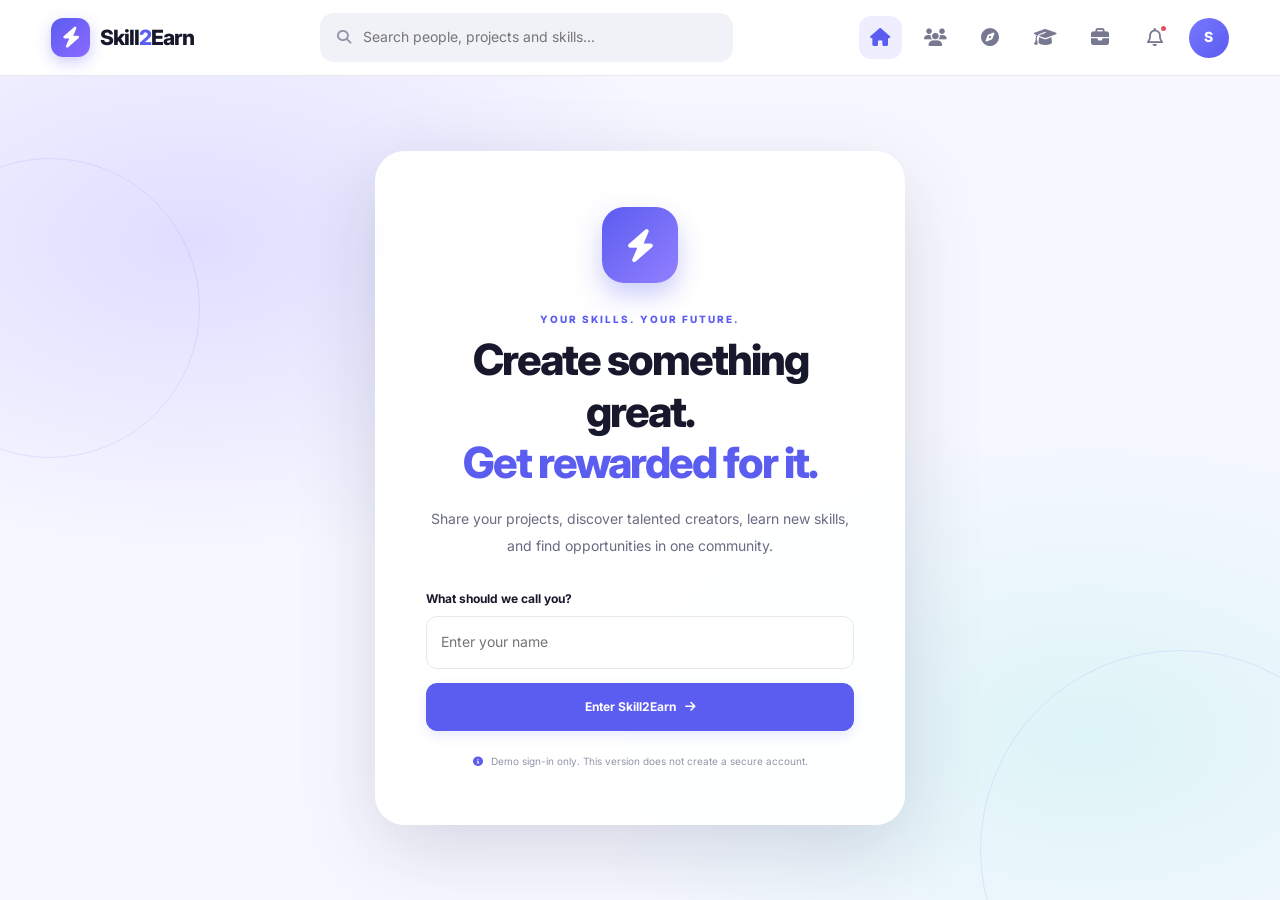
==== commit fe190c69: "hi" ====
--- a/index.html
+++ b/index.html
@@ -20,10 +20,10 @@
     >
 
     <link
+        rel="stylesheet"
         href="https://cdnjs.cloudflare.com/ajax/libs/font-awesome/6.7.2/css/all.min.css"
     >
 
-    <link rel="stylesheet" href="style.css">
 </head>
 
 <body>
@@ -3547,7 +3547,1325 @@
     </style>
     <!-- JavaScript -->
 
-    <script src="script.js" defer></script>
+    <script>
+        /* SKILL2EARN — FRONTEND APPLICATION */
+(() => {
+  "use strict";
+
+  const API_BASE = "http://127.0.0.1:5501/api";
+
+  const $ = (selector, root = document) =>
+    root.querySelector(selector);
+
+  const $$ = (selector, root = document) =>
+    [...root.querySelectorAll(selector)];
+
+  const keys = {
+    user: "s2e_user",
+    posts: "s2e_local_posts",
+    saved: "s2e_saved_posts"
+  };
+
+  let currentUser = null;
+  let allPosts = [];
+  let localPosts = readJSON(keys.posts, []);
+  let savedPosts = readJSON(keys.saved, []);
+  let apiAvailable = false;
+
+  /* =========================
+     LOCAL STORAGE
+  ========================= */
+
+  function readJSON(key, fallback) {
+    try {
+      return JSON.parse(localStorage.getItem(key)) ?? fallback;
+    } catch {
+      return fallback;
+    }
+  }
+
+  function saveJSON(key, value) {
+    localStorage.setItem(key, JSON.stringify(value));
+  }
+
+  /* =========================
+     SECURITY AND UTILITIES
+  ========================= */
+
+  function escapeHTML(value = "") {
+    return String(value).replace(/[&<>"']/g, char => ({
+      "&": "&amp;",
+      "<": "&lt;",
+      ">": "&gt;",
+      '"': "&quot;",
+      "'": "&#39;"
+    })[char]);
+  }
+
+  function postId(post) {
+    return String(post.id ?? post.post_id ?? post._id ?? "");
+  }
+
+  function postAuthor(post) {
+    return (
+      post.author_name ||
+      post.author ||
+      post.username ||
+      post.user_name ||
+      "Community member"
+    );
+  }
+
+  function postContent(post) {
+    return post.content || post.text || post.body || post.title || "";
+  }
+
+  function postLikes(post) {
+    return Number(
+      post.likes_count ??
+      post.likes ??
+      post.like_count ??
+      0
+    );
+  }
+
+  function isMine(post) {
+    return (
+      postAuthor(post).toLowerCase() ===
+      String(currentUser?.name || "").toLowerCase()
+    );
+  }
+
+  function showToast(message) {
+    const container = $("#toastContainer");
+
+    if (!container) {
+      console.log(message);
+      return;
+    }
+
+    const toast = document.createElement("div");
+
+    toast.className = "toast-message";
+    toast.textContent = message;
+
+    container.appendChild(toast);
+
+    setTimeout(() => toast.remove(), 3200);
+  }
+
+  /* =========================
+     USER PROFILE
+  ========================= */
+
+  function setUser(name) {
+    currentUser = {
+      name: name.trim() || "Skill2Earn Member"
+    };
+
+    saveJSON(keys.user, currentUser);
+
+    const initial = currentUser.name.charAt(0).toUpperCase();
+
+    [
+      "#topAvatar",
+      "#sidebarAvatar",
+      "#composerAvatar",
+      "#profileAvatar"
+    ].forEach(selector => {
+      const element = $(selector);
+
+      if (element) {
+        element.textContent = initial;
+      }
+    });
+
+    [
+      "#sidebarName",
+      "#profileName"
+    ].forEach(selector => {
+      const element = $(selector);
+
+      if (element) {
+        element.textContent = currentUser.name;
+      }
+    });
+
+    const nameInput = $("#editName");
+
+    if (nameInput) {
+      nameInput.value = currentUser.name;
+    }
+
+    const welcome = $("#welcomeScreen");
+    const layout = $("#appLayout");
+
+    if (welcome) {
+      welcome.classList.add("hidden");
+    }
+
+    if (layout) {
+      layout.classList.remove("hidden");
+    }
+
+    updateProfileStats();
+  }
+
+  /* =========================
+     PAGE NAVIGATION
+  ========================= */
+
+  function navigate(page) {
+    $$(".page-section").forEach(section => {
+      section.classList.toggle(
+        "active",
+        section.id === `page-${page}`
+      );
+    });
+
+    $$(".nav-link[data-page]").forEach(button => {
+      button.classList.toggle(
+        "active",
+        button.dataset.page === page
+      );
+    });
+
+    if (
+      page === "community" ||
+      page === "home" ||
+      page === "discover" ||
+      page === "profile"
+    ) {
+      loadPosts();
+    }
+
+    if (page === "profile") {
+      renderProfilePosts();
+    }
+
+    window.scrollTo({
+      top: 0,
+      behavior: "smooth"
+    });
+
+    const menu = $(".top-actions");
+
+    if (menu) {
+      menu.classList.remove("mobile-menu-open");
+    }
+  }
+
+  /* =========================
+     BACKEND CONNECTION
+  ========================= */
+
+  async function apiRequest(path, options = {}) {
+    const response = await fetch(`${API_BASE}${path}`, {
+      ...options,
+
+      headers: {
+        "Content-Type": "application/json",
+        ...(options.headers || {})
+      }
+    });
+
+    if (!response.ok) {
+      const message = await response.text().catch(() => "");
+
+      throw new Error(
+        message || `Request failed (${response.status})`
+      );
+    }
+
+    if (response.status === 204) {
+      return null;
+    }
+
+    return response.json();
+  }
+
+  /* =========================
+     LOAD ALL COMMUNITY POSTS
+  ========================= */
+
+  async function loadPosts() {
+    const status = $("#communityPostsStatus");
+
+    try {
+      const result = await apiRequest(
+        "/posts?skip=0&limit=100"
+      );
+
+      const serverPosts = Array.isArray(result)
+        ? result
+        : (
+            result.posts ||
+            result.items ||
+            result.data ||
+            []
+          );
+
+      allPosts = [...serverPosts, ...localPosts];
+
+      apiAvailable = true;
+
+      if (status) {
+        status.textContent =
+          `${allPosts.length} post` +
+          `${allPosts.length === 1 ? "" : "s"} in the community`;
+      }
+
+    } catch (error) {
+      apiAvailable = false;
+
+      allPosts = [...localPosts];
+
+      if (status) {
+        status.textContent = localPosts.length
+          ? "Showing posts saved in this browser. Connect the backend to see posts from other users."
+          : "The community server is not connected yet.";
+      }
+    }
+
+    renderAllFeeds();
+  }
+
+  /* =========================
+     RENDER ALL FEEDS
+  ========================= */
+
+  function renderAllFeeds() {
+    renderFeed($("#feedList"), allPosts, "home");
+
+    renderFeed(
+      $("#discoverFeed"),
+      allPosts,
+      "discover"
+    );
+
+    renderFeed(
+      $("#communityFeed"),
+      allPosts,
+      "community"
+    );
+
+    renderProfilePosts();
+
+    updateProfileStats();
+  }
+
+  /* =========================
+     DISPLAY POSTS
+  ========================= */
+
+  function renderFeed(container, posts, context) {
+    if (!container) return;
+
+    let filtered = [...posts];
+
+    if (context === "discover") {
+      const query = (
+        $("#discoverSearch")?.value ||
+        $("#globalSearch")?.value ||
+        ""
+      ).trim().toLowerCase();
+
+      if (query) {
+        filtered = filtered.filter(post =>
+          `${postContent(post)} ${postAuthor(post)} ${post.category || ""}`
+            .toLowerCase()
+            .includes(query)
+        );
+      }
+    }
+
+    if (context === "home") {
+      const query = (
+        $("#globalSearch")?.value || ""
+      ).trim().toLowerCase();
+
+      if (query) {
+        filtered = filtered.filter(post =>
+          `${postContent(post)} ${postAuthor(post)} ${post.category || ""}`
+            .toLowerCase()
+            .includes(query)
+        );
+      }
+    }
+
+    const sort =
+      context === "community"
+        ? ($("#communityFeedSort")?.value || "latest")
+        : ($("#feedSort")?.value || "latest");
+
+    if (sort === "popular") {
+      filtered.sort(
+        (a, b) => postLikes(b) - postLikes(a)
+      );
+    } else {
+      filtered.sort(
+        (a, b) => dateValue(b) - dateValue(a)
+      );
+    }
+
+    if (!filtered.length) {
+      const isCommunity = context === "community";
+
+      container.innerHTML = `
+        <div class="community-empty-state">
+          <i class="fa-solid ${
+            isCommunity
+              ? "fa-users"
+              : "fa-feather-pointed"
+          }"></i>
+
+          <h3>${
+            isCommunity
+              ? "No community posts to show yet"
+              : "Nothing here yet"
+          }</h3>
+
+          <p>${
+            isCommunity
+              ? (
+                  apiAvailable
+                    ? "Be the first to share something useful with the community."
+                    : "Start the backend server and publish posts to see posts from other users here."
+                )
+              : "Try another search, or create a post to get the conversation started."
+          }</p>
+        </div>
+      `;
+
+      return;
+    }
+
+    container.innerHTML = filtered
+      .map(post => postCard(post))
+      .join("");
+  }
+
+  /* =========================
+     POST DATES
+  ========================= */
+
+  function dateValue(post) {
+    const value =
+      post.created_at ||
+      post.createdAt ||
+      post.timestamp ||
+      post.date;
+
+    const parsed = value
+      ? new Date(value).getTime()
+      : 0;
+
+    return Number.isFinite(parsed) ? parsed : 0;
+  }
+
+  function formatDate(post) {
+    const value =
+      post.created_at ||
+      post.createdAt ||
+      post.timestamp ||
+      post.date;
+
+    if (!value) {
+      return "Just now";
+    }
+
+    const date = new Date(value);
+
+    if (Number.isNaN(date.getTime())) {
+      return "Recently";
+    }
+
+    return date.toLocaleString([], {
+      month: "short",
+      day: "numeric",
+      hour: "numeric",
+      minute: "2-digit"
+    });
+  }
+
+  /* =========================
+     POST MEDIA
+  ========================= */
+
+  function postMedia(post) {
+    const url =
+      post.media_url ||
+      post.file_url ||
+      post.image_url ||
+      post.media ||
+      post.file ||
+      "";
+
+    if (typeof url !== "string" || !url) {
+      return "";
+    }
+
+    const fullURL = url.startsWith("http")
+      ? url
+      : `http://127.0.0.1:5501${
+          url.startsWith("/") ? "" : "/"
+        }${url}`;
+
+    const safeURL = escapeHTML(fullURL);
+
+    const type = (
+      post.media_type ||
+      post.file_type ||
+      ""
+    ).toLowerCase();
+
+    if (
+      type.includes("video") ||
+      /\.(mp4|webm|mov|m4v)(\?|$)/i.test(url)
+    ) {
+      return `
+        <div class="post-media">
+          <video
+            src="${safeURL}"
+            controls
+            preload="metadata">
+          </video>
+        </div>
+      `;
+    }
+
+    return `
+      <div class="post-media">
+        <img
+          src="${safeURL}"
+          alt="Post attachment"
+          loading="lazy"
+          onerror="this.parentElement.remove()">
+      </div>
+    `;
+  }
+
+  /* =========================
+     POST CARD
+  ========================= */
+
+  function postCard(post) {
+    const id = postId(post);
+    const author = postAuthor(post);
+    const content = postContent(post);
+
+    const category =
+      post.category ||
+      post.tag ||
+      "Community";
+
+    const likedByMe =
+      Array.isArray(post.liked_by) &&
+      post.liked_by.includes(currentUser?.name);
+
+    const saved = savedPosts
+      .map(String)
+      .includes(id);
+
+    const ownerMenu =
+      isMine(post) && id
+        ? `
+          <button
+            class="post-menu-button"
+            data-delete-post="${escapeHTML(id)}"
+            title="Delete your post">
+
+            <i class="fa-regular fa-trash-can"></i>
+          </button>
+        `
+        : "";
+
+    const commentsCount = Number(
+      post.comments_count ??
+      (
+        Array.isArray(post.comments)
+          ? post.comments.length
+          : 0
+      )
+    );
+
+    return `
+      <article
+        class="post-card"
+        data-post-id="${escapeHTML(id)}">
+
+        <div class="post-header">
+
+          <div class="post-avatar">
+            ${escapeHTML(author.charAt(0).toUpperCase())}
+          </div>
+
+          <div class="post-user-info">
+            <h3>${escapeHTML(author)}</h3>
+            <p>${escapeHTML(formatDate(post))}</p>
+          </div>
+
+          ${ownerMenu}
+
+        </div>
+
+        <span class="post-category">
+          ${escapeHTML(category)}
+        </span>
+
+        <div class="post-content">
+          ${escapeHTML(content)}
+        </div>
+
+        ${postMedia(post)}
+
+        <div class="post-stats">
+
+          <span class="post-stats-left">
+            <span class="like-dot">
+              <i class="fa-solid fa-heart"></i>
+            </span>
+
+            ${postLikes(post)} likes
+          </span>
+
+          <span>
+            ${commentsCount} comments
+          </span>
+
+        </div>
+
+        <div class="post-actions">
+
+          <button
+            class="post-action ${likedByMe ? "liked" : ""}"
+            data-like-post="${escapeHTML(id)}">
+
+            <i class="fa-regular fa-heart"></i>
+            Like
+          </button>
+
+          <button
+            class="post-action"
+            data-comment-post="${escapeHTML(id)}">
+
+            <i class="fa-regular fa-comment"></i>
+            Comment
+          </button>
+
+          <button
+            class="post-action"
+            data-save-post="${escapeHTML(id)}">
+
+            <i class="fa-${
+              saved ? "solid" : "regular"
+            } fa-bookmark"></i>
+
+            ${saved ? "Saved" : "Save"}
+          </button>
+
+        </div>
+
+      </article>
+    `;
+  }
+
+  /* =========================
+     CREATE A POST
+  ========================= */
+
+  async function publishPost(event) {
+    event.preventDefault();
+
+    const textarea = $("#postText");
+    const message = $("#postMessage");
+
+    const content = textarea?.value.trim();
+
+    if (!content) {
+      if (message) {
+        message.textContent =
+          "Write something before publishing.";
+      }
+
+      return;
+    }
+
+    const submit = $(
+      "#postForm button[type='submit']"
+    );
+
+    if (submit) {
+      submit.disabled = true;
+    }
+
+    const category =
+      $("#postText").dataset.category ||
+      "Community";
+
+    const payload = {
+      content,
+      author_name:
+        currentUser?.name ||
+        "Community member",
+      category
+    };
+
+    try {
+      const created = await apiRequest(
+        "/posts",
+        {
+          method: "POST",
+          body: JSON.stringify(payload)
+        }
+      );
+
+      if (created && typeof created === "object") {
+        localPosts = localPosts.filter(
+          post => postContent(post) !== content
+        );
+      }
+
+      showToast("Your post has been published!");
+
+      if (message) {
+        message.textContent = "Published successfully.";
+      }
+
+    } catch (error) {
+      const localPost = {
+        id: `local-${Date.now()}`,
+        ...payload,
+        created_at: new Date().toISOString(),
+        likes_count: 0
+      };
+
+      localPosts.unshift(localPost);
+
+      saveJSON(keys.posts, localPosts);
+
+      showToast(
+        "Saved on this browser. Connect the backend to share it with everyone."
+      );
+
+      if (message) {
+        message.textContent =
+          "Saved locally on this device; it is not visible to other users yet.";
+      }
+
+    } finally {
+      if (submit) {
+        submit.disabled = false;
+      }
+
+      if (textarea) {
+        textarea.value = "";
+        delete textarea.dataset.category;
+      }
+
+      await loadPosts();
+    }
+  }
+
+  /* =========================
+     LIKE A POST
+  ========================= */
+
+  async function handleLike(id) {
+    if (!id || id.startsWith("local-")) {
+      showToast(
+        "This post needs a backend ID before it can be liked."
+      );
+
+      return;
+    }
+
+    try {
+      await apiRequest(
+        `/posts/${encodeURIComponent(id)}/like`,
+        {
+          method: "POST",
+          body: JSON.stringify({
+            author_name: currentUser?.name
+          })
+        }
+      );
+
+      await loadPosts();
+
+    } catch (error) {
+      showToast(
+        "Could not like this post. Check that the backend is running."
+      );
+    }
+  }
+
+  /* =========================
+     COMMENT ON A POST
+  ========================= */
+
+  async function handleComment(id) {
+    if (!id || id.startsWith("local-")) {
+      showToast(
+        "Comments require a post saved on the backend."
+      );
+
+      return;
+    }
+
+    const content = window.prompt(
+      "Write your comment:"
+    );
+
+    if (!content?.trim()) {
+      return;
+    }
+
+    try {
+      await apiRequest(
+        `/posts/${encodeURIComponent(id)}/comments`,
+        {
+          method: "POST",
+
+          body: JSON.stringify({
+            content: content.trim(),
+            author_name:
+              currentUser?.name ||
+              "Community member"
+          })
+        }
+      );
+
+      showToast("Comment added.");
+
+      await loadPosts();
+
+    } catch (error) {
+      showToast(
+        "Comments need a working backend connection."
+      );
+    }
+  }
+
+  /* =========================
+     DELETE A POST
+  ========================= */
+
+  async function handleDelete(id) {
+    if (!window.confirm("Delete this post?")) {
+      return;
+    }
+
+    if (id.startsWith("local-")) {
+      localPosts = localPosts.filter(
+        post => postId(post) !== id
+      );
+
+      saveJSON(keys.posts, localPosts);
+
+      showToast("Post deleted.");
+
+      await loadPosts();
+
+      return;
+    }
+
+    try {
+      await apiRequest(
+        `/posts/${encodeURIComponent(id)}`,
+        {
+          method: "DELETE"
+        }
+      );
+
+      localPosts = localPosts.filter(
+        post => postId(post) !== id
+      );
+
+      saveJSON(keys.posts, localPosts);
+
+      showToast("Post deleted.");
+
+      await loadPosts();
+
+    } catch (error) {
+      showToast(
+        "Could not delete this post. Check the backend."
+      );
+    }
+  }
+
+  /* =========================
+     PROFILE POSTS AND STATS
+  ========================= */
+
+  function renderProfilePosts() {
+    const container = $("#profileFeed");
+
+    if (!container) {
+      return;
+    }
+
+    const mine = allPosts.filter(isMine);
+
+    renderFeed(container, mine, "profile");
+  }
+
+  function updateProfileStats() {
+    const mine = allPosts.filter(isMine);
+
+    const postCount = $("#profilePostCount");
+    const likeCount = $("#profileLikeCount");
+    const savedCount = $("#profileSavedCount");
+
+    if (postCount) {
+      postCount.textContent = mine.length;
+    }
+
+    if (likeCount) {
+      likeCount.textContent = mine.reduce(
+        (sum, post) => sum + postLikes(post),
+        0
+      );
+    }
+
+    if (savedCount) {
+      savedCount.textContent = savedPosts.length;
+    }
+  }
+
+  /* =========================
+     GLOBAL CLICK HANDLERS
+  ========================= */
+
+  document.addEventListener(
+    "click",
+    async event => {
+
+      const nav = event.target.closest("[data-page]");
+
+      if (nav) {
+        navigate(nav.dataset.page);
+        return;
+      }
+
+      const like = event.target.closest(
+        "[data-like-post]"
+      );
+
+      if (like) {
+        await handleLike(like.dataset.likePost);
+        return;
+      }
+
+      const comment = event.target.closest(
+        "[data-comment-post]"
+      );
+
+      if (comment) {
+        await handleComment(
+          comment.dataset.commentPost
+        );
+
+        return;
+      }
+
+      const save = event.target.closest(
+        "[data-save-post]"
+      );
+
+      if (save) {
+        const id = save.dataset.savePost;
+
+        savedPosts = savedPosts
+          .map(String)
+          .includes(id)
+          ? savedPosts.filter(
+              item => String(item) !== id
+            )
+          : [...savedPosts, id];
+
+        saveJSON(keys.saved, savedPosts);
+
+        renderAllFeeds();
+
+        showToast(
+          savedPosts.map(String).includes(id)
+            ? "Post saved."
+            : "Post removed from saved posts."
+        );
+
+        return;
+      }
+
+      const del = event.target.closest(
+        "[data-delete-post]"
+      );
+
+      if (del) {
+        await handleDelete(
+          del.dataset.deletePost
+        );
+      }
+    }
+  );
+
+  /* =========================
+     SIGN IN
+  ========================= */
+
+  $("#signInForm")?.addEventListener(
+    "submit",
+    event => {
+      event.preventDefault();
+
+      const name = $("#displayName")?.value.trim();
+
+      if (name) {
+        setUser(name);
+      }
+
+      navigate("home");
+
+      loadPosts();
+    }
+  );
+
+  /* =========================
+     POST FORM
+  ========================= */
+
+  $("#postForm")?.addEventListener(
+    "submit",
+    publishPost
+  );
+
+  /* =========================
+     COMMUNITY FEED CONTROLS
+  ========================= */
+
+  $("#refreshCommunityPosts")?.addEventListener(
+    "click",
+    loadPosts
+  );
+
+  $("#feedSort")?.addEventListener(
+    "change",
+    renderAllFeeds
+  );
+
+  $("#communityFeedSort")?.addEventListener(
+    "change",
+    renderAllFeeds
+  );
+
+  $("#globalSearch")?.addEventListener(
+    "input",
+    renderAllFeeds
+  );
+
+  $("#discoverSearch")?.addEventListener(
+    "input",
+    renderAllFeeds
+  );
+
+  /* =========================
+     COMPOSER BUTTONS
+  ========================= */
+
+  $("#scrollToComposer")?.addEventListener(
+    "click",
+    () => {
+      $("#postComposer")?.scrollIntoView({
+        behavior: "smooth",
+        block: "center"
+      });
+
+      $("#postText")?.focus();
+    }
+  );
+
+  $("#openComposer")?.addEventListener(
+    "click",
+    () => $("#postText")?.focus()
+  );
+
+  $("#storyCreatePost")?.addEventListener(
+    "click",
+    () => $("#postText")?.focus()
+  );
+
+  $("#mobileCreatePost")?.addEventListener(
+    "click",
+    () => {
+      navigate("home");
+
+      setTimeout(() => {
+        $("#postComposer")?.scrollIntoView({
+          behavior: "smooth"
+        });
+
+        $("#postText")?.focus();
+      }, 50);
+    }
+  );
+
+  /* =========================
+     POST CATEGORIES
+  ========================= */
+
+  $("#addProjectTag")?.addEventListener(
+    "click",
+    () => {
+      const field = $("#postText");
+
+      if (field) {
+        field.dataset.category = "Projects";
+
+        field.value += field.value
+          ? "\n\n#Project "
+          : "#Project ";
+
+        field.focus();
+      }
+    }
+  );
+
+  $("#addLearningTag")?.addEventListener(
+    "click",
+    () => {
+      const field = $("#postText");
+
+      if (field) {
+        field.dataset.category = "Learning";
+
+        field.value += field.value
+          ? "\n\n#Learning "
+          : "#Learning ";
+
+        field.focus();
+      }
+    }
+  );
+
+  $$(".category-card").forEach(button => {
+    button.addEventListener("click", () => {
+      const category = button.dataset.category;
+
+      const search = $("#discoverSearch");
+
+      if (search) {
+        search.value = category;
+      }
+
+      navigate("discover");
+
+      renderAllFeeds();
+    });
+  });
+
+  /* =========================
+     MODALS
+  ========================= */
+
+  $$("[data-close-modal]").forEach(button => {
+    button.addEventListener("click", () => {
+      const modal = $(
+        `#${button.dataset.closeModal}`
+      );
+
+      modal?.classList.add("hidden");
+    });
+  });
+
+  $("#editProfileButton")?.addEventListener(
+    "click",
+    () => {
+      const nameInput = $("#editName");
+      const bioInput = $("#editBio");
+
+      if (nameInput) {
+        nameInput.value = currentUser?.name || "";
+      }
+
+      if (bioInput) {
+        bioInput.value =
+          $("#profileBio")?.textContent || "";
+      }
+
+      $("#profileModal")?.classList.remove("hidden");
+    }
+  );
+
+  /* =========================
+     EDIT PROFILE
+  ========================= */
+
+  $("#profileForm")?.addEventListener(
+    "submit",
+    event => {
+      event.preventDefault();
+
+      const name = $("#editName")?.value.trim();
+
+      if (!name) {
+        return;
+      }
+
+      setUser(name);
+
+      const bio =
+        $("#editBio")?.value.trim() ||
+        "Building, learning and sharing one step at a time.";
+
+      const profileBio = $("#profileBio");
+
+      if (profileBio) {
+        profileBio.textContent = bio;
+      }
+
+      $("#profileModal")?.classList.add("hidden");
+
+      showToast("Profile updated on this device.");
+
+      renderAllFeeds();
+    }
+  );
+
+  /* =========================
+     NOTIFICATIONS
+  ========================= */
+
+  $("#notificationButton")?.addEventListener(
+    "click",
+    () => {
+      $("#notificationModal")?.classList.remove("hidden");
+    }
+  );
+
+  /* =========================
+     SAVED POSTS
+  ========================= */
+
+  $("#savedPostsButton")?.addEventListener(
+    "click",
+    () => {
+      const ids = savedPosts.map(String);
+
+      const saved = allPosts.filter(post =>
+        ids.includes(postId(post))
+      );
+
+      navigate("community");
+
+      const feed = $("#communityFeed");
+
+      if (feed) {
+        renderFeed(feed, saved, "community");
+      }
+
+      const status = $("#communityPostsStatus");
+
+      if (status) {
+        status.textContent =
+          `${saved.length} saved post` +
+          `${saved.length === 1 ? "" : "s"}`;
+      }
+    }
+  );
+
+  $("#myPostsButton")?.addEventListener(
+    "click",
+    () => navigate("profile")
+  );
+
+  /* =========================
+     LEARNING SECTION
+  ========================= */
+
+  $("#learningStartButton")?.addEventListener(
+    "click",
+    () => {
+      $("#learningResources")?.scrollIntoView({
+        behavior: "smooth"
+      });
+    }
+  );
+
+  /* =========================
+     JOB SEARCH
+  ========================= */
+
+  $("#jobSearch")?.addEventListener(
+    "input",
+    () => {
+      const query = $("#jobSearch").value.trim();
+
+      const status = $("#jobsStatus");
+
+      if (status) {
+        status.textContent = query
+          ? `Job search: "${query}". Connect a jobs API to show live listings.`
+          : "Connect to the backend to load current public listings.";
+      }
+    }
+  );
+
+  $("#searchJobsButton")?.addEventListener(
+    "click",
+    () => {
+      showToast(
+        "Live job listings require a jobs API connection."
+      );
+    }
+  );
+
+  /* =========================
+     MOBILE MENU
+  ========================= */
+
+  $("#menuToggle")?.addEventListener(
+    "click",
+    () => {
+      $(".top-actions")?.classList.toggle(
+        "mobile-menu-open"
+      );
+    }
+  );
+
+  /* =========================
+     FOOTER LINKS
+  ========================= */
+
+  ["aboutLink", "privacyLink", "helpLink"].forEach(
+    id => {
+      $(`#${id}`)?.addEventListener(
+        "click",
+        event => {
+          event.preventDefault();
+
+          showToast(
+            "This information page has not been configured yet."
+          );
+        }
+      );
+    }
+  );
+
+  /* =========================
+     INITIALIZE APPLICATION
+  ========================= */
+
+  const existingUser = readJSON(keys.user, null);
+
+  if (existingUser?.name) {
+    setUser(existingUser.name);
+  }
+
+  loadPosts();
+
+})();
+    </script>
 
 </body>
 </html>
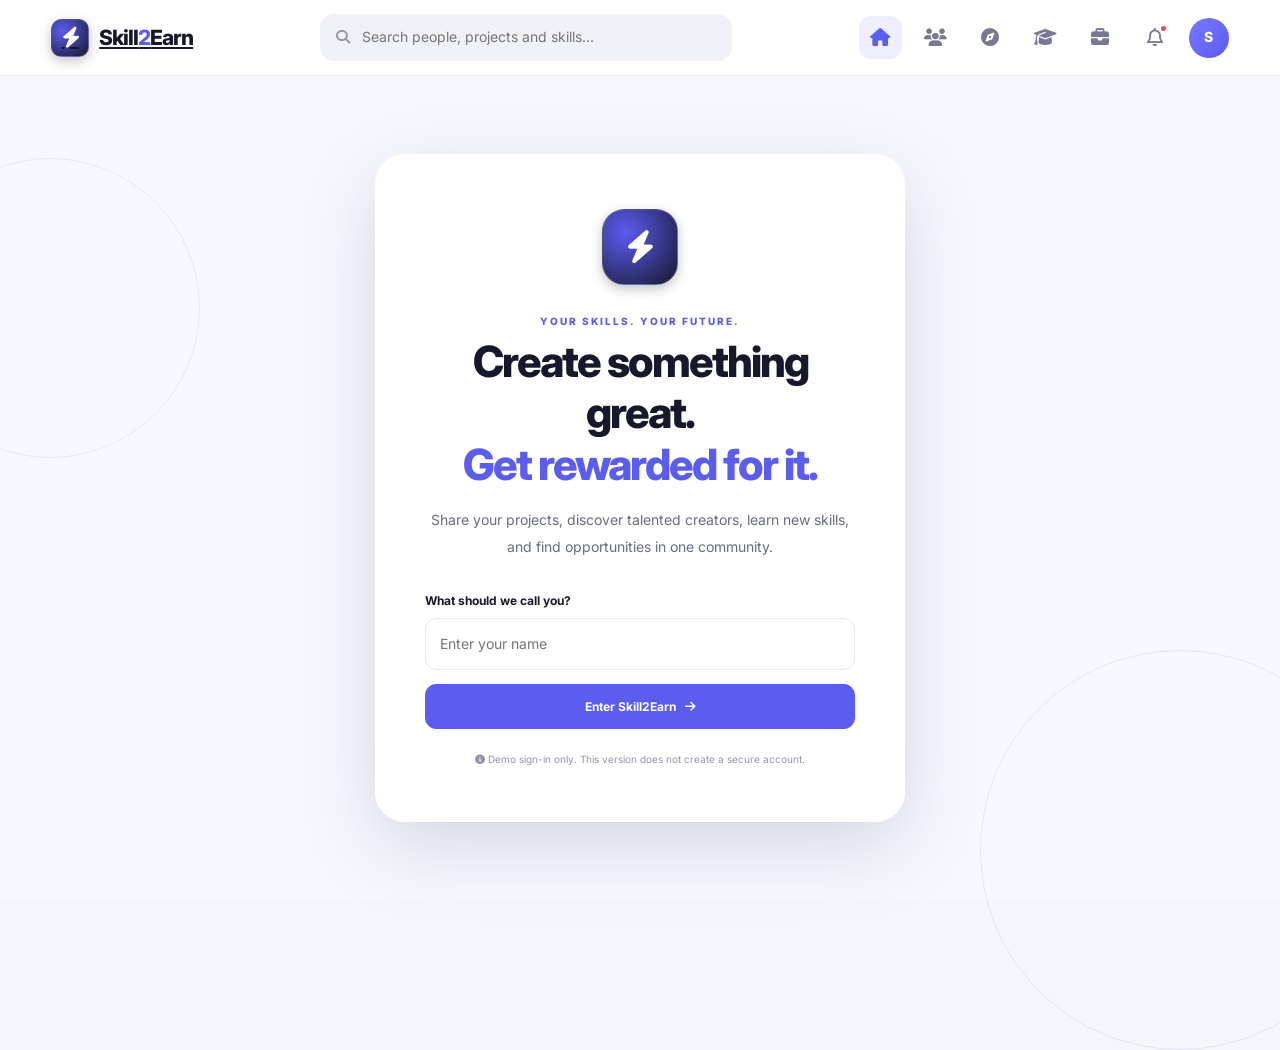
==== commit 6d9bd316: "Fix mobile navigation and update Facebook-style home feed" ====
--- a/index.html
+++ b/index.html
@@ -3,7 +3,7 @@
 <head>
     <meta charset="UTF-8">
     <meta name="viewport" content="width=device-width, initial-scale=1.0">
-
+    
     <meta
         name="description"
         content="Skill2Earn is a community where creators share projects, learn skills, discover opportunities, and connect."
@@ -24,6 +24,7 @@
         href="https://cdnjs.cloudflare.com/ajax/libs/font-awesome/6.7.2/css/all.min.css"
     >
 
+    <meta name="google-site-verification" content="VS_8f_DqnqBGNa9g4nk21WXpvrsCgQxo6ivJfXhPyNw" />
 </head>
 
 <body>
@@ -32,7 +33,7 @@
 
     <header class="topbar">
         <a href="#home" class="brand">
-            <span class="brand-icon">
+            <span class="brand-icon avatar-logo" id="headerLogoAvatar">
                 <i class="fa-solid fa-bolt"></i>
             </span>
 
@@ -50,7 +51,7 @@
             >
         </div>
 
-        <nav class="top-actions">
+        <nav class="top-actions" id="topActionsMenu">
             <button class="icon-button nav-link active" data-page="home" title="Home">
                 <i class="fa-solid fa-house"></i>
             </button>
@@ -92,7 +93,7 @@
     <section class="welcome-screen" id="welcomeScreen">
         <div class="welcome-content">
 
-            <div class="welcome-logo">
+            <div class="welcome-logo avatar-logo">
                 <i class="fa-solid fa-bolt"></i>
             </div>
 
@@ -145,7 +146,7 @@
 
         <aside class="sidebar">
 
-            <div class="sidebar-user">
+            <div class="sidebar-user fb-profile-card">
                 <div class="large-avatar" id="sidebarAvatar">S</div>
 
                 <div>
@@ -200,23 +201,6 @@
                 <span>My posts</span>
             </button>
 
-            <div class="sidebar-card">
-                <div class="sidebar-card-icon">
-                    <i class="fa-solid fa-wand-magic-sparkles"></i>
-                </div>
-
-                <h4>Build your future</h4>
-
-                <p>
-                    Share what you're building and connect with people who can help.
-                </p>
-
-                <button class="text-button" data-page="discover">
-                    Explore community
-                    <i class="fa-solid fa-arrow-right"></i>
-                </button>
-            </div>
-
             <div class="sidebar-footer">
                 <span>Skill2Earn</span>
                 <span>Build • Share • Grow</span>
@@ -233,84 +217,14 @@
 
             <section class="page-section active" id="page-home">
 
-                <div class="page-heading">
+                <!-- FACEBOOK STYLE WELCOME HEADER BANNER -->
+                <div class="fb-welcome-banner">
+                    <div class="fb-banner-avatar" id="bannerAvatar">S</div>
                     <div>
-                        <p class="eyebrow">YOUR COMMUNITY</p>
-                        <h1>Home feed</h1>
-
-                        <p class="muted">
-                            Discover what people are creating today.
-                        </p>
+                        <h2>Welcome back, <span id="bannerUserName">Creator</span>! 👋</h2>
+                        <p>Share your latest photos, videos, projects and updates with the community feed.</p>
                     </div>
-
-                    <button class="primary-button" id="scrollToComposer">
-                        <i class="fa-solid fa-plus"></i>
-                        Create post
-                    </button>
-                </div>
-
-
-                <!-- STORIES / QUICK DISCOVERY -->
-
-                <div class="stories-panel">
-                    <div class="stories-heading">
-                        <h3>Explore creators</h3>
-                        <span>Discover new ideas</span>
-                    </div>
-
-                    <div class="stories-list">
-
-                        <button class="story-card story-add" id="storyCreatePost">
-                            <span class="story-circle">
-                                <i class="fa-solid fa-plus"></i>
-                            </span>
-
-                            <span>Your story</span>
-                        </button>
-
-                        <button class="story-card" data-story="Design">
-                            <span class="story-circle story-purple">
-                                <i class="fa-solid fa-pen-nib"></i>
-                            </span>
-
-                            <span>Design</span>
-                        </button>
-
-                        <button class="story-card" data-story="Coding">
-                            <span class="story-circle story-blue">
-                                <i class="fa-solid fa-code"></i>
-                            </span>
-
-                            <span>Coding</span>
-                        </button>
-
-                        <button class="story-card" data-story="Business">
-                            <span class="story-circle story-orange">
-                                <i class="fa-solid fa-lightbulb"></i>
-                            </span>
-
-                            <span>Business</span>
-                        </button>
-
-                        <button class="story-card" data-story="Learning">
-                            <span class="story-circle story-green">
-                                <i class="fa-solid fa-book-open"></i>
-                            </span>
-
-                            <span>Learning</span>
-                        </button>
-
-                        <button class="story-card" data-story="Photography">
-                            <span class="story-circle story-pink">
-                                <i class="fa-solid fa-camera"></i>
-                            </span>
-
-                            <span>Photography</span>
-                        </button>
-
-                    </div>
-                </div>
-
+                </div>
 
                 <!-- POST COMPOSER -->
 
@@ -357,7 +271,7 @@
                             <div class="composer-tools">
 
                                 <label class="composer-tool" for="mediaInput">
-                                    <i class="fa-regular fa-image"></i>
+                                    <i class="fa-regular fa-image" style="color: #16a675;"></i>
                                     <span>Photo/video</span>
                                 </label>
 
@@ -407,8 +321,8 @@
                 <div class="feed-toolbar">
 
                     <div>
-                        <h2>Latest posts</h2>
-                        <p class="muted">Ideas, projects and inspiration.</p>
+                        <h2>News Feed</h2>
+                        <p class="muted">Photos, videos and updates from creators.</p>
                     </div>
 
                     <select id="feedSort" aria-label="Sort posts">
@@ -429,10 +343,6 @@
                     </div>
 
                 </div>
-
-                <button class="secondary-button load-more-button hidden" id="loadMorePosts">
-                    Load more posts
-                </button>
 
             </section>
 
@@ -450,14 +360,6 @@
                     </button>
                 </div>
 
-                <div class="community-feed-intro">
-                    <div class="community-feed-icon"><i class="fa-solid fa-earth-africa"></i></div>
-                    <div>
-                        <h2>What's happening in the community?</h2>
-                        <p>Posts from other creators appear here when they are published to the Skill2Earn backend.</p>
-                    </div>
-                </div>
-
                 <div class="feed-toolbar">
                     <div>
                         <h2>Community feed</h2>
@@ -540,24 +442,6 @@
                         <p>Learn and share knowledge.</p>
                     </button>
 
-                    <button class="category-card" data-category="Photography">
-                        <span class="category-icon category-pink">
-                            <i class="fa-solid fa-camera"></i>
-                        </span>
-
-                        <h3>Photography</h3>
-                        <p>Photos, videos and visual art.</p>
-                    </button>
-
-                    <button class="category-card" data-category="Projects">
-                        <span class="category-icon category-yellow">
-                            <i class="fa-solid fa-rocket"></i>
-                        </span>
-
-                        <h3>Projects</h3>
-                        <p>Discover what people are building.</p>
-                    </button>
-
                 </div>
 
                 <div class="feed-toolbar">
@@ -720,24 +604,10 @@
                             Choose a skill, practise consistently, and build
                             projects that demonstrate what you know.
                         </p>
-
-                        <button class="primary-button" id="learningStartButton">
-                            Explore resources
-                            <i class="fa-solid fa-arrow-down"></i>
-                        </button>
                     </div>
 
                     <div class="learning-illustration">
                         <i class="fa-solid fa-graduation-cap"></i>
-                    </div>
-                </div>
-
-                <div class="feed-toolbar" id="learningResources">
-                    <div>
-                        <h2>Free learning resources</h2>
-                        <p class="muted">
-                            External learning websites. Availability and terms may vary.
-                        </p>
                     </div>
                 </div>
 
@@ -785,48 +655,6 @@
                         </a>
                     </article>
 
-                    <article class="learning-card">
-                        <div class="learning-card-icon icon-business">
-                            <i class="fa-solid fa-chart-line"></i>
-                        </div>
-
-                        <span class="resource-level">BUSINESS</span>
-
-                        <h3>Learn business basics</h3>
-
-                        <p>
-                            Explore entrepreneurship, planning and business skills.
-                        </p>
-
-                        <a href="https://www.sba.gov/business-guide"
-                           target="_blank"
-                           rel="noopener noreferrer">
-                            Start learning
-                            <i class="fa-solid fa-arrow-up-right-from-square"></i>
-                        </a>
-                    </article>
-
-                    <article class="learning-card">
-                        <div class="learning-card-icon icon-data">
-                            <i class="fa-solid fa-database"></i>
-                        </div>
-
-                        <span class="resource-level">TECHNOLOGY</span>
-
-                        <h3>Explore computer science</h3>
-
-                        <p>
-                            Discover programming, algorithms and computer science.
-                        </p>
-
-                        <a href="https://cs50.harvard.edu/x/"
-                           target="_blank"
-                           rel="noopener noreferrer">
-                            Start learning
-                            <i class="fa-solid fa-arrow-up-right-from-square"></i>
-                        </a>
-                    </article>
-
                 </div>
 
             </section>
@@ -867,49 +695,7 @@
                     <i class="fa-solid fa-arrow-up-right-from-square"></i>
                 </button>
 
-                <button class="trending-item" data-topic="Graphic Design">
-                    <span class="trending-number">03</span>
-
-                    <span>
-                        <strong>Graphic Design</strong>
-                        <small>Creative inspiration</small>
-                    </span>
-
-                    <i class="fa-solid fa-arrow-up-right-from-square"></i>
-                </button>
-
-                <button class="trending-item" data-topic="Remote Work">
-                    <span class="trending-number">04</span>
-
-                    <span>
-                        <strong>Remote Work</strong>
-                        <small>Explore opportunities</small>
-                    </span>
-
-                    <i class="fa-solid fa-arrow-up-right-from-square"></i>
-                </button>
-
             </div>
-
-
-            <div class="right-card community-card">
-
-                <div class="community-icon">
-                    <i class="fa-solid fa-people-group"></i>
-                </div>
-
-                <h3>Good things happen when we share.</h3>
-
-                <p>
-                    Show your work, celebrate other people, and keep learning.
-                </p>
-
-                <button class="secondary-button full-width" data-page="discover">
-                    Explore community
-                </button>
-
-            </div>
-
 
             <div class="right-card safety-card">
                 <i class="fa-solid fa-shield-halved"></i>
@@ -923,19 +709,6 @@
                     </p>
                 </div>
             </div>
-
-
-            <footer class="right-footer">
-                <span>Skill2Earn © 2026</span>
-
-                <div>
-                    <a href="#" id="aboutLink">About</a>
-                    <a href="#" id="privacyLink">Privacy</a>
-                    <a href="#" id="helpLink">Help</a>
-                </div>
-
-                <p>Create. Connect. Earn.</p>
-            </footer>
 
         </aside>
 
@@ -1071,7 +844,6 @@
    SKILL2EARN — COMPLETE WEBSITE STYLES
    ========================================================= */
 
-/* 1. DESIGN SYSTEM */
 :root {
     --primary: #5b5cf0;
     --primary-dark: #4546d8;
@@ -1136,30 +908,6 @@
     cursor: pointer;
 }
 
-button:focus-visible,
-a:focus-visible,
-input:focus-visible,
-textarea:focus-visible,
-select:focus-visible {
-    outline: 3px solid rgba(91, 92, 240, 0.3);
-    outline-offset: 3px;
-}
-
-button:disabled {
-    cursor: not-allowed;
-    opacity: 0.6;
-}
-
-a {
-    color: inherit;
-    text-decoration: none;
-}
-
-img,
-video {
-    max-width: 100%;
-}
-
 .hidden {
     display: none !important;
 }
@@ -1178,8 +926,15 @@
     text-transform: uppercase;
 }
 
-/* 2. TOP NAVIGATION */
-
+/* VERCEL STYLE LOGO AVATAR */
+.avatar-logo {
+    background: radial-gradient(circle at 30% 30%, #5b5cf0, #17182b) !important;
+    border: 1px solid rgba(255, 255, 255, 0.2);
+    box-shadow: 0 4px 12px rgba(23, 24, 43, 0.25);
+    color: #ffffff;
+}
+
+/* TOP NAVIGATION */
 .topbar {
     align-items: center;
     background: rgba(255, 255, 255, 0.95);
@@ -1209,14 +964,11 @@
 
 .brand-icon {
     align-items: center;
-    background: linear-gradient(135deg, var(--primary), #8c6aff);
-    border-radius: 12px;
-    box-shadow: 0 5px 15px rgba(91, 92, 240, 0.3);
-    color: white;
-    display: flex;
-    height: 39px;
+    border-radius: 10px;
+    display: flex;
+    height: 38px;
     justify-content: center;
-    width: 39px;
+    width: 38px;
 }
 
 .brand-highlight {
@@ -1226,35 +978,22 @@
 .top-search {
     align-items: center;
     background: #f1f2f8;
-    border: 1px solid transparent;
     border-radius: 14px;
     color: var(--muted);
     display: flex;
     gap: 12px;
     max-width: 430px;
     padding: 0 16px;
-    transition: 0.2s;
     width: 35%;
-}
-
-.top-search:focus-within {
-    background: white;
-    border-color: var(--primary);
-    box-shadow: 0 0 0 4px rgba(91, 92, 240, 0.08);
 }
 
 .top-search input {
     background: transparent;
     border: 0;
     color: var(--text);
-    min-width: 0;
     outline: none;
     padding: 12px 0;
     width: 100%;
-}
-
-.top-search input:focus-visible {
-    outline: none;
 }
 
 .top-actions {
@@ -1274,7 +1013,6 @@
     height: 43px;
     justify-content: center;
     position: relative;
-    transition: 0.2s;
     width: 43px;
 }
 
@@ -1299,7 +1037,8 @@
 .large-avatar,
 .composer-avatar,
 .profile-main-avatar,
-.post-avatar {
+.post-avatar,
+.fb-banner-avatar {
     align-items: center;
     background: linear-gradient(135deg, #7778ff, #5b5cf0);
     border: 0;
@@ -1322,10 +1061,10 @@
     color: var(--text);
     display: none;
     font-size: 22px;
-}
-
-/* 3. BUTTONS */
-
+    padding: 5px;
+}
+
+/* BUTTONS */
 .primary-button,
 .secondary-button {
     align-items: center;
@@ -1336,20 +1075,17 @@
     gap: 9px;
     justify-content: center;
     padding: 12px 17px;
-    transition: transform 0.2s, background 0.2s, box-shadow 0.2s;
+    transition: 0.2s;
 }
 
 .primary-button {
     background: var(--primary);
     border: 1px solid var(--primary);
-    box-shadow: 0 5px 12px rgba(91, 92, 240, 0.13);
     color: white;
 }
 
 .primary-button:hover {
     background: var(--primary-dark);
-    box-shadow: 0 8px 18px rgba(91, 92, 240, 0.22);
-    transform: translateY(-1px);
 }
 
 .secondary-button {
@@ -1358,51 +1094,27 @@
     color: var(--text);
 }
 
-.secondary-button:hover {
-    background: var(--primary-light);
-    border-color: #d7d7ff;
-    color: var(--primary);
-}
-
 .full-width {
     width: 100%;
 }
 
-.text-button {
-    align-items: center;
-    background: none;
-    border: 0;
-    color: var(--primary);
-    display: inline-flex;
-    font-size: 11px;
-    font-weight: 800;
-    gap: 8px;
-}
-
-/* 4. WELCOME SCREEN */
-
+/* WELCOME SCREEN */
 .welcome-screen {
     align-items: center;
-    background:
-        radial-gradient(ellipse at 15% 20%, rgba(109, 92, 255, 0.17), transparent 35%),
-        radial-gradient(ellipse at 85% 80%, rgba(37, 217, 194, 0.12), transparent 35%),
-        #f7f8ff;
+    background: #f7f8ff;
     display: flex;
     justify-content: center;
     min-height: calc(100vh - var(--topbar-height));
-    overflow: hidden;
     padding: 50px 20px;
     position: relative;
 }
 
 .welcome-content {
-    background: rgba(255, 255, 255, 0.92);
-    border: 1px solid rgba(255, 255, 255, 0.95);
+    background: rgba(255, 255, 255, 0.95);
     border-radius: 30px;
     box-shadow: var(--shadow-lg);
     max-width: 530px;
     padding: 55px 50px;
-    position: relative;
     text-align: center;
     width: 100%;
     z-index: 2;
@@ -1410,10 +1122,7 @@
 
 .welcome-logo {
     align-items: center;
-    background: linear-gradient(135deg, var(--primary), #9280ff);
     border-radius: 22px;
-    box-shadow: 0 12px 25px rgba(91, 92, 240, 0.3);
-    color: white;
     display: flex;
     font-size: 33px;
     height: 76px;
@@ -1445,48 +1154,27 @@
     text-align: left;
 }
 
-.signin-form label,
-.modal-card form label {
-    color: var(--text);
+.signin-form label {
     display: block;
     font-size: 12px;
     font-weight: 700;
     margin-bottom: 8px;
 }
 
-.signin-form input,
-.modal-card input,
-.modal-card textarea {
+.signin-form input {
     background: white;
     border: 1px solid var(--border);
     border-radius: 11px;
-    color: var(--text);
     margin-bottom: 14px;
     outline: none;
     padding: 14px;
     width: 100%;
 }
 
-.signin-form input:focus,
-.modal-card input:focus,
-.modal-card textarea:focus {
-    border-color: var(--primary);
-    box-shadow: 0 0 0 4px rgba(91, 92, 240, 0.08);
-}
-
-.signin-form button {
-    min-height: 48px;
-}
-
 .welcome-note {
     color: var(--muted);
     font-size: 10px;
     margin-top: 22px;
-}
-
-.welcome-note i {
-    color: var(--primary);
-    margin-right: 5px;
 }
 
 .welcome-decoration {
@@ -1510,8 +1198,7 @@
     width: 400px;
 }
 
-/* 5. APPLICATION LAYOUT */
-
+/* APP LAYOUT */
 .app-layout {
     display: grid;
     gap: 24px;
@@ -1521,28 +1208,21 @@
     padding: 28px 4%;
 }
 
-.sidebar {
+.sidebar, .right-sidebar {
     align-self: start;
     position: sticky;
     top: calc(var(--topbar-height) + 25px);
 }
 
-.main-content {
-    min-width: 0;
-}
-
-.right-sidebar {
-    align-self: start;
-    position: sticky;
-    top: calc(var(--topbar-height) + 25px);
-}
-
 .sidebar-user {
     align-items: center;
+    background: white;
+    border: 1px solid var(--border);
+    border-radius: var(--radius-md);
     display: flex;
     gap: 12px;
-    margin-bottom: 30px;
-    padding: 8px 5px;
+    margin-bottom: 25px;
+    padding: 14px;
 }
 
 .large-avatar {
@@ -1581,21 +1261,14 @@
     margin-bottom: 5px;
     padding: 13px 14px;
     text-align: left;
-    transition: 0.2s;
     width: 100%;
 }
 
 .sidebar-link i {
-    font-size: 16px;
-    text-align: center;
     width: 20px;
 }
 
-.sidebar-link:hover {
-    background: white;
-    color: var(--primary);
-}
-
+.sidebar-link:hover,
 .sidebar-link.active {
     background: var(--primary-light);
     color: var(--primary);
@@ -1605,39 +1278,7 @@
 .sidebar-divider {
     background: var(--border);
     height: 1px;
-    margin: 24px 0;
-}
-
-.sidebar-card {
-    background: linear-gradient(145deg, #eeeeff, #e5f8ff);
-    border: 1px solid #e2e5ff;
-    border-radius: 17px;
-    margin-top: 30px;
-    padding: 19px;
-}
-
-.sidebar-card-icon {
-    align-items: center;
-    background: white;
-    border-radius: 10px;
-    color: var(--primary);
-    display: flex;
-    height: 36px;
-    justify-content: center;
-    margin-bottom: 13px;
-    width: 36px;
-}
-
-.sidebar-card h4 {
-    font-size: 13px;
-    margin-bottom: 6px;
-}
-
-.sidebar-card p {
-    color: var(--text-secondary);
-    font-size: 10px;
-    line-height: 1.8;
-    margin-bottom: 15px;
+    margin: 20px 0;
 }
 
 .sidebar-footer {
@@ -1646,37 +1287,22 @@
     flex-direction: column;
     font-size: 10px;
     gap: 4px;
-    margin: 25px 0;
+    margin-top: 25px;
     padding-left: 10px;
 }
 
-/* 6. PAGE SECTIONS */
-
+/* PAGE SECTIONS */
 .page-section {
     display: none;
-    animation: pageAppear 0.25s ease;
 }
 
 .page-section.active {
     display: block;
 }
 
-@keyframes pageAppear {
-    from {
-        opacity: 0;
-        transform: translateY(5px);
-    }
-
-    to {
-        opacity: 1;
-        transform: translateY(0);
-    }
-}
-
 .page-heading {
     align-items: center;
     display: flex;
-    gap: 15px;
     justify-content: space-between;
     margin-bottom: 24px;
 }
@@ -1684,115 +1310,39 @@
 .page-heading h1 {
     font-size: 27px;
     font-weight: 800;
-    letter-spacing: -1px;
-    line-height: 1.3;
-}
-
-.page-heading .muted {
-    margin-top: 6px;
-}
-
-/* 7. STORIES */
-
-.stories-panel {
-    background: var(--surface);
-    border: 1px solid var(--border);
+}
+
+/* FACEBOOK STYLE HOME WELCOME BANNER */
+.fb-welcome-banner {
+    align-items: center;
+    background: linear-gradient(135deg, #5b5cf0, #7367f0);
     border-radius: var(--radius-md);
+    color: white;
+    display: flex;
+    gap: 16px;
+    margin-bottom: 24px;
+    padding: 22px;
     box-shadow: var(--shadow-sm);
-    margin-bottom: 20px;
-    overflow: hidden;
-    padding: 18px;
-}
-
-.stories-heading {
-    align-items: center;
-    display: flex;
-    justify-content: space-between;
-    margin-bottom: 18px;
-}
-
-.stories-heading h3 {
-    font-size: 13px;
+}
+
+.fb-banner-avatar {
+    font-size: 22px;
+    height: 60px;
+    width: 60px;
+}
+
+.fb-welcome-banner h2 {
+    font-size: 18px;
     font-weight: 800;
-}
-
-.stories-heading span {
-    color: var(--muted);
-    font-size: 10px;
-}
-
-.stories-list {
-    display: flex;
-    gap: 20px;
-    overflow-x: auto;
-    padding-bottom: 3px;
-}
-
-.story-card {
-    align-items: center;
-    background: transparent;
-    border: 0;
-    color: var(--text-secondary);
-    display: flex;
-    flex-direction: column;
-    flex-shrink: 0;
-    font-size: 10px;
-    font-weight: 700;
-    gap: 8px;
-}
-
-.story-circle {
-    align-items: center;
-    background: #f1efff;
-    border: 3px solid white;
-    border-radius: 50%;
-    box-shadow: 0 0 0 2px #e5e5ff;
-    color: var(--primary);
-    display: flex;
-    font-size: 19px;
-    height: 55px;
-    justify-content: center;
-    transition: transform 0.2s;
-    width: 55px;
-}
-
-.story-card:hover .story-circle {
-    transform: translateY(-3px);
-}
-
-.story-add .story-circle {
-    background: var(--primary);
-    box-shadow: 0 0 0 2px var(--primary-light);
-    color: white;
-}
-
-.story-purple {
-    background: #f1e9ff;
-    color: #9a59dd;
-}
-
-.story-blue {
-    background: #e7f0ff;
-    color: #4285f4;
-}
-
-.story-orange {
-    background: #fff0df;
-    color: #ef8a31;
-}
-
-.story-green {
-    background: #e1f9ec;
-    color: #1aab71;
-}
-
-.story-pink {
-    background: #ffe8f0;
-    color: #e45091;
-}
-
-/* 8. POST COMPOSER */
-
+    margin-bottom: 4px;
+}
+
+.fb-welcome-banner p {
+    color: #e8e9ff;
+    font-size: 12px;
+}
+
+/* COMPOSER */
 .composer-card {
     background: var(--surface);
     border: 1px solid var(--border);
@@ -1822,12 +1372,6 @@
     font-size: 12px;
     padding: 13px 17px;
     text-align: left;
-    transition: 0.2s;
-}
-
-.composer-input:hover {
-    background: white;
-    border-color: var(--border);
 }
 
 #postForm textarea {
@@ -1839,17 +1383,8 @@
     line-height: 1.8;
     margin-top: 12px;
     outline: none;
-    padding: 10px 0;
     resize: vertical;
     width: 100%;
-}
-
-#postForm textarea:focus-visible {
-    outline: none;
-}
-
-#postForm textarea::placeholder {
-    color: #a0a2b3;
 }
 
 .composer-bottom {
@@ -1866,7 +1401,6 @@
 .composer-tools {
     align-items: center;
     display: flex;
-    flex-wrap: wrap;
     gap: 14px;
 }
 
@@ -1881,27 +1415,11 @@
     font-weight: 700;
     gap: 7px;
     padding: 7px;
-    transition: 0.2s;
-}
-
-.composer-tool i {
-    color: var(--primary);
-    font-size: 16px;
 }
 
 .composer-tool:hover {
     background: var(--primary-light);
     color: var(--primary);
-}
-
-.post-submit {
-    padding: 10px 17px;
-}
-
-.form-message {
-    color: var(--text-secondary);
-    font-size: 11px;
-    margin-top: 10px;
 }
 
 .upload-preview {
@@ -1938,12 +1456,10 @@
     width: 32px;
 }
 
-/* 9. FEED TOOLBAR */
-
+/* FEED TOOLBAR */
 .feed-toolbar {
     align-items: center;
     display: flex;
-    gap: 15px;
     justify-content: space-between;
     margin: 28px 0 15px;
 }
@@ -1951,11 +1467,6 @@
 .feed-toolbar h2 {
     font-size: 16px;
     font-weight: 800;
-}
-
-.feed-toolbar .muted {
-    font-size: 11px;
-    margin-top: 4px;
 }
 
 .feed-toolbar select {
@@ -1963,14 +1474,12 @@
     border: 1px solid var(--border);
     border-radius: 9px;
     color: var(--text-secondary);
-    cursor: pointer;
     font-size: 11px;
     outline: none;
     padding: 9px 12px;
 }
 
-/* 10. POST CARDS */
-
+/* POST CARDS */
 .feed-list {
     display: flex;
     flex-direction: column;
@@ -1982,13 +1491,7 @@
     border: 1px solid var(--border);
     border-radius: var(--radius-md);
     box-shadow: var(--shadow-sm);
-    min-width: 0;
     overflow: hidden;
-    transition: box-shadow 0.2s;
-}
-
-.post-card:hover {
-    box-shadow: var(--shadow-md);
 }
 
 .post-header {
@@ -2006,36 +1509,16 @@
 
 .post-user-info {
     flex: 1;
-    min-width: 0;
 }
 
 .post-user-info h3 {
     font-size: 12px;
     font-weight: 800;
-    overflow-wrap: anywhere;
 }
 
 .post-user-info p {
     color: var(--muted);
     font-size: 10px;
-    margin-top: 2px;
-}
-
-.post-menu-button {
-    align-items: center;
-    background: transparent;
-    border: 0;
-    border-radius: 9px;
-    color: var(--muted);
-    display: flex;
-    height: 35px;
-    justify-content: center;
-    width: 35px;
-}
-
-.post-menu-button:hover {
-    background: var(--bg);
-    color: var(--text);
 }
 
 .post-category {
@@ -2053,7 +1536,6 @@
     color: #46485e;
     font-size: 12px;
     line-height: 1.9;
-    overflow-wrap: anywhere;
     padding: 0 20px 16px;
     white-space: pre-wrap;
 }
@@ -2083,28 +1565,10 @@
     padding: 13px 20px;
 }
 
-.post-stats-left {
-    align-items: center;
-    display: flex;
-    gap: 6px;
-}
-
-.like-dot {
-    align-items: center;
-    background: var(--primary);
-    border-radius: 50%;
-    color: white;
-    display: inline-flex;
-    font-size: 8px;
-    height: 17px;
-    justify-content: center;
-    width: 17px;
-}
-
 .post-actions {
     border-top: 1px solid var(--border);
     display: grid;
-    grid-template-columns: repeat(3, minmax(0, 1fr));
+    grid-template-columns: repeat(3, 1fr);
     padding: 5px 12px;
 }
 
@@ -2119,125 +1583,19 @@
     font-weight: 700;
     gap: 8px;
     justify-content: center;
-    min-width: 0;
     padding: 12px 5px;
-    transition: 0.2s;
 }
 
 .post-action:hover {
     background: var(--bg);
 }
 
-.post-action.liked {
+.post-action.liked, .post-action.saved {
     color: var(--primary);
 }
 
-.post-action.liked i {
-    font-weight: 900;
-}
-
-.post-action.saved {
-    color: var(--primary);
-}
-
-.post-comments {
-    border-top: 1px solid var(--border);
-    padding: 15px 20px;
-}
-
-.comments-list {
-    display: flex;
-    flex-direction: column;
-    gap: 12px;
-    margin-bottom: 14px;
-}
-
-.comment-item {
-    align-items: flex-start;
-    display: flex;
-    gap: 9px;
-}
-
-.comment-avatar {
-    align-items: center;
-    background: #eeeaff;
-    border-radius: 50%;
-    color: var(--primary);
-    display: flex;
-    flex-shrink: 0;
-    font-size: 10px;
-    font-weight: 800;
-    height: 29px;
-    justify-content: center;
-    width: 29px;
-}
-
-.comment-bubble {
-    background: #f6f7fb;
-    border-radius: 5px 13px 13px 13px;
-    flex: 1;
-    min-width: 0;
-    padding: 9px 12px;
-}
-
-.comment-bubble strong {
-    display: block;
-    font-size: 10px;
-    margin-bottom: 3px;
-}
-
-.comment-bubble p {
-    color: var(--text-secondary);
-    font-size: 11px;
-    overflow-wrap: anywhere;
-    white-space: pre-wrap;
-}
-
-.comment-form {
-    align-items: center;
-    display: flex;
-    gap: 8px;
-}
-
-.comment-form input {
-    background: #f5f6fb;
-    border: 1px solid transparent;
-    border-radius: 22px;
-    color: var(--text);
-    flex: 1;
-    font-size: 11px;
-    min-width: 0;
-    outline: none;
-    padding: 12px 15px;
-}
-
-.comment-form input:focus {
-    background: white;
-    border-color: var(--primary);
-}
-
-.comment-form button {
-    align-items: center;
-    background: var(--primary);
-    border: 0;
-    border-radius: 50%;
-    color: white;
-    display: flex;
-    flex-shrink: 0;
-    height: 36px;
-    justify-content: center;
-    width: 36px;
-}
-
-.load-more-button {
-    margin: 20px auto;
-    width: 100%;
-}
-
-/* 11. LOADING AND EMPTY STATES */
-
-.loading-card,
-.empty-state {
+/* LOADING STATES */
+.loading-card, .empty-state {
     align-items: center;
     background: white;
     border: 1px solid var(--border);
@@ -2247,13 +1605,6 @@
     flex-direction: column;
     padding: 45px 20px;
     text-align: center;
-}
-
-.loading-card p,
-.empty-state p {
-    font-size: 12px;
-    margin-top: 12px;
-    max-width: 350px;
 }
 
 .loading-spinner {
@@ -2266,35 +1617,14 @@
 }
 
 @keyframes spin {
-    to {
-        transform: rotate(360deg);
-    }
-}
-
-.empty-state-icon {
-    align-items: center;
-    background: var(--primary-light);
-    border-radius: 50%;
-    color: var(--primary);
-    display: flex;
-    font-size: 25px;
-    height: 65px;
-    justify-content: center;
-    width: 65px;
-}
-
-.empty-state h3 {
-    font-size: 15px;
-    margin-top: 17px;
-}
-
-/* 12. RIGHT SIDEBAR */
-
+    to { transform: rotate(360deg); }
+}
+
+/* RIGHT SIDEBAR */
 .right-card {
     background: white;
     border: 1px solid var(--border);
     border-radius: var(--radius-md);
-    box-shadow: var(--shadow-sm);
     margin-bottom: 18px;
     padding: 19px;
 }
@@ -2304,15 +1634,6 @@
     display: flex;
     justify-content: space-between;
     margin-bottom: 15px;
-}
-
-.right-card-heading h3 {
-    font-size: 13px;
-    font-weight: 800;
-}
-
-.right-card-heading i {
-    color: var(--primary);
 }
 
 .trending-item {
@@ -2324,13 +1645,7 @@
     gap: 10px;
     padding: 12px 3px;
     text-align: left;
-    transition: 0.2s;
     width: 100%;
-}
-
-.trending-item:hover {
-    background: var(--surface-hover);
-    padding-left: 8px;
 }
 
 .trending-number {
@@ -2339,232 +1654,12 @@
     font-weight: 800;
 }
 
-.trending-item>span:nth-child(2) {
-    display: flex;
-    flex: 1;
-    flex-direction: column;
-    min-width: 0;
-}
-
-.trending-item strong {
-    font-size: 10px;
-    font-weight: 800;
-}
-
-.trending-item small {
-    color: var(--muted);
-    font-size: 9px;
-    margin-top: 2px;
-}
-
-.trending-item>i {
-    color: var(--muted);
-    font-size: 10px;
-}
-
-.community-card {
-    background: linear-gradient(145deg, #efefff, #f1fbff);
-    border-color: #e5e6ff;
-}
-
-.community-icon {
-    align-items: center;
-    background: white;
-    border-radius: 12px;
-    color: var(--primary);
-    display: flex;
-    font-size: 19px;
-    height: 43px;
-    justify-content: center;
-    margin-bottom: 15px;
-    width: 43px;
-}
-
-.community-card h3 {
-    font-size: 15px;
-    line-height: 1.6;
-}
-
-.community-card p {
-    color: var(--text-secondary);
-    font-size: 11px;
-    line-height: 1.8;
-    margin: 9px 0 17px;
-}
-
-.safety-card {
-    align-items: flex-start;
-    background: #f1fbf6;
-    border-color: #d9f0e4;
-    display: flex;
-    gap: 12px;
-}
-
-.safety-card>i {
-    color: var(--green);
-    font-size: 20px;
-}
-
-.safety-card h4 {
-    font-size: 11px;
-    margin-bottom: 5px;
-}
-
-.safety-card p {
-    color: var(--text-secondary);
-    font-size: 10px;
-    line-height: 1.8;
-}
-
-.right-footer {
-    color: var(--muted);
-    font-size: 10px;
-    padding: 10px 5px;
-    text-align: center;
-}
-
-.right-footer>span {
-    display: block;
-    margin-bottom: 8px;
-}
-
-.right-footer div {
-    display: flex;
-    flex-wrap: wrap;
-    gap: 13px;
-    justify-content: center;
-}
-
-.right-footer a:hover {
-    color: var(--primary);
-}
-
-.right-footer p {
-    margin-top: 8px;
-}
-
-/* 13. DISCOVER PAGE */
-
-.discover-search {
-    align-items: center;
-    background: white;
-    border: 1px solid var(--border);
-    border-radius: 13px;
-    color: var(--muted);
-    display: flex;
-    gap: 12px;
-    margin-bottom: 22px;
-    padding: 0 16px;
-}
-
-.discover-search input {
-    background: transparent;
-    border: 0;
-    color: var(--text);
-    min-width: 0;
-    outline: none;
-    padding: 14px 0;
-    width: 100%;
-}
-
-.discover-search input:focus-visible {
-    outline: none;
-}
-
-.category-grid {
-    display: grid;
-    gap: 13px;
-    grid-template-columns: repeat(3, minmax(0, 1fr));
-}
-
-.category-card {
-    background: white;
-    border: 1px solid var(--border);
-    border-radius: 14px;
-    padding: 17px 14px;
-    text-align: left;
-    transition: 0.2s;
-}
-
-.category-card:hover {
-    border-color: #cfcfff;
-    box-shadow: var(--shadow-md);
-    transform: translateY(-3px);
-}
-
-.category-icon {
-    align-items: center;
-    border-radius: 11px;
-    display: flex;
-    font-size: 19px;
-    height: 43px;
-    justify-content: center;
-    margin-bottom: 13px;
-    width: 43px;
-}
-
-.category-blue {
-    background: #e8f0ff;
-    color: #4a79e9;
-}
-
-.category-purple {
-    background: #f1e8ff;
-    color: #9955d8;
-}
-
-.category-orange {
-    background: #fff0df;
-    color: #e68a30;
-}
-
-.category-green {
-    background: #e3f8eb;
-    color: #18a66b;
-}
-
-.category-pink {
-    background: #ffe8f0;
-    color: #e45091;
-}
-
-.category-yellow {
-    background: #fff6d8;
-    color: #bd9200;
-}
-
-.category-card h3 {
-    font-size: 11px;
-    font-weight: 800;
-}
-
-.category-card p {
-    color: var(--muted);
-    font-size: 9px;
-    line-height: 1.7;
-    margin-top: 5px;
-}
-
-/* 14. PROFILE PAGE */
-
+/* PROFILE PAGE */
 .profile-cover {
-    background:
-        radial-gradient(circle at 80% 20%, rgba(255, 255, 255, 0.25), transparent 25%),
-        linear-gradient(120deg, #5b5cf0, #9d77ff 60%, #37c9d9);
+    background: linear-gradient(120deg, #5b5cf0, #9d77ff 60%, #37c9d9);
     border-radius: 19px;
     height: 170px;
-    overflow: hidden;
     position: relative;
-}
-
-.profile-cover-decoration {
-    border: 1px solid rgba(255, 255, 255, 0.25);
-    border-radius: 50%;
-    height: 260px;
-    position: absolute;
-    right: -40px;
-    top: -120px;
-    width: 260px;
 }
 
 .profile-information {
@@ -2576,29 +1671,14 @@
     font-size: 29px;
     height: 94px;
     margin-top: -48px;
-    position: relative;
     width: 94px;
 }
 
 .profile-heading-row {
     align-items: center;
     display: flex;
-    flex-wrap: wrap;
-    gap: 15px;
     justify-content: space-between;
     margin: 10px 0 14px;
-}
-
-.profile-heading-row h1 {
-    font-size: 23px;
-    font-weight: 800;
-    letter-spacing: -0.7px;
-}
-
-.profile-information>p {
-    color: var(--text-secondary);
-    font-size: 12px;
-    max-width: 600px;
 }
 
 .profile-stats {
@@ -2609,328 +1689,11 @@
     padding-bottom: 20px;
 }
 
-.profile-stats>div {
-    display: flex;
-    flex-direction: column;
-    gap: 3px;
-}
-
 .profile-stats strong {
     font-size: 19px;
 }
 
-.profile-stats span {
-    color: var(--muted);
-    font-size: 10px;
-}
-
-/* 15. JOBS PAGE */
-
-.jobs-banner {
-    align-items: center;
-    background: linear-gradient(120deg, #292a69, #5556d8);
-    border-radius: 20px;
-    color: white;
-    display: flex;
-    gap: 20px;
-    justify-content: space-between;
-    margin-bottom: 23px;
-    overflow: hidden;
-    padding: 30px;
-    position: relative;
-}
-
-.jobs-banner-label {
-    color: #b9c0ff;
-    font-size: 9px;
-    font-weight: 800;
-    letter-spacing: 1.5px;
-}
-
-.jobs-banner h2 {
-    font-size: 23px;
-    letter-spacing: -0.7px;
-    line-height: 1.4;
-    margin-top: 9px;
-    max-width: 400px;
-}
-
-.jobs-banner p {
-    color: #e1e3ff;
-    font-size: 11px;
-    line-height: 1.8;
-    margin-top: 10px;
-    max-width: 430px;
-}
-
-.jobs-banner>i {
-    color: rgba(255, 255, 255, 0.18);
-    flex-shrink: 0;
-    font-size: 85px;
-}
-
-.jobs-controls {
-    align-items: center;
-    display: flex;
-    flex-wrap: wrap;
-    gap: 10px;
-    margin-bottom: 15px;
-}
-
-.jobs-controls input,
-.jobs-controls select {
-    background: white;
-    border: 1px solid var(--border);
-    border-radius: 10px;
-    color: var(--text);
-    font-size: 11px;
-    min-width: 0;
-    outline: none;
-    padding: 12px;
-}
-
-.jobs-controls input {
-    flex: 1;
-}
-
-.jobs-controls select {
-    max-width: 145px;
-}
-
-.jobs-controls input:focus,
-.jobs-controls select:focus {
-    border-color: var(--primary);
-}
-
-#jobsStatus {
-    margin-bottom: 15px;
-}
-
-.jobs-list {
-    display: flex;
-    flex-direction: column;
-    gap: 13px;
-}
-
-.job-card {
-    background: white;
-    border: 1px solid var(--border);
-    border-radius: 15px;
-    padding: 19px;
-    transition: 0.2s;
-}
-
-.job-card:hover {
-    border-color: #d1d1ff;
-    box-shadow: var(--shadow-md);
-}
-
-.job-card-top {
-    align-items: flex-start;
-    display: flex;
-    gap: 12px;
-}
-
-.job-company-icon {
-    align-items: center;
-    background: var(--primary-light);
-    border-radius: 12px;
-    color: var(--primary);
-    display: flex;
-    flex-shrink: 0;
-    font-size: 20px;
-    height: 47px;
-    justify-content: center;
-    width: 47px;
-}
-
-.job-info {
-    flex: 1;
-    min-width: 0;
-}
-
-.job-info h3 {
-    font-size: 13px;
-    font-weight: 800;
-    overflow-wrap: anywhere;
-}
-
-.job-info p {
-    color: var(--text-secondary);
-    font-size: 10px;
-    margin-top: 4px;
-}
-
-.job-badges {
-    display: flex;
-    flex-wrap: wrap;
-    gap: 7px;
-    margin: 14px 0;
-}
-
-.job-badge {
-    background: #f1f2f8;
-    border-radius: 6px;
-    color: var(--text-secondary);
-    font-size: 9px;
-    padding: 5px 8px;
-}
-
-.job-description {
-    color: var(--text-secondary);
-    font-size: 11px;
-    line-height: 1.8;
-    margin-bottom: 15px;
-    overflow-wrap: anywhere;
-}
-
-.job-card-footer {
-    align-items: center;
-    border-top: 1px solid var(--border);
-    display: flex;
-    flex-wrap: wrap;
-    gap: 12px;
-    justify-content: space-between;
-    padding-top: 14px;
-}
-
-.job-source {
-    color: var(--muted);
-    font-size: 9px;
-}
-
-/* 16. LEARNING PAGE */
-
-.learning-hero {
-    align-items: center;
-    background: linear-gradient(125deg, #1d2250, #4849ba);
-    border-radius: 20px;
-    color: white;
-    display: flex;
-    gap: 20px;
-    justify-content: space-between;
-    margin-bottom: 27px;
-    overflow: hidden;
-    padding: 33px;
-    position: relative;
-}
-
-.learning-label {
-    color: #c6c7ff;
-    font-size: 9px;
-    font-weight: 800;
-    letter-spacing: 1.5px;
-}
-
-.learning-hero h2 {
-    font-size: 30px;
-    letter-spacing: -1px;
-    line-height: 1.3;
-    margin: 12px 0;
-}
-
-.learning-hero p {
-    color: #e1e2ff;
-    font-size: 11px;
-    line-height: 1.9;
-    margin-bottom: 20px;
-    max-width: 380px;
-}
-
-.learning-illustration {
-    align-items: center;
-    color: rgba(255, 255, 255, 0.16);
-    display: flex;
-    flex-shrink: 0;
-    font-size: 100px;
-    justify-content: center;
-}
-
-.learning-grid {
-    display: grid;
-    gap: 15px;
-    grid-template-columns: repeat(2, minmax(0, 1fr));
-}
-
-.learning-card {
-    background: white;
-    border: 1px solid var(--border);
-    border-radius: 15px;
-    padding: 20px;
-    transition: 0.2s;
-}
-
-.learning-card:hover {
-    border-color: #d3d3ff;
-    box-shadow: var(--shadow-md);
-    transform: translateY(-2px);
-}
-
-.learning-card-icon {
-    align-items: center;
-    border-radius: 12px;
-    display: flex;
-    font-size: 20px;
-    height: 45px;
-    justify-content: center;
-    margin-bottom: 16px;
-    width: 45px;
-}
-
-.icon-code {
-    background: #e9efff;
-    color: #4977e9;
-}
-
-.icon-design {
-    background: #f2e9ff;
-    color: #9955d8;
-}
-
-.icon-business {
-    background: #fff1df;
-    color: #e58b31;
-}
-
-.icon-data {
-    background: #e2f8eb;
-    color: #18a66b;
-}
-
-.resource-level {
-    color: var(--primary);
-    font-size: 8px;
-    font-weight: 800;
-    letter-spacing: 1.2px;
-}
-
-.learning-card h3 {
-    font-size: 13px;
-    margin: 8px 0;
-}
-
-.learning-card p {
-    color: var(--text-secondary);
-    font-size: 10px;
-    line-height: 1.9;
-    margin-bottom: 17px;
-}
-
-.learning-card a {
-    align-items: center;
-    color: var(--primary);
-    display: inline-flex;
-    font-size: 10px;
-    font-weight: 800;
-    gap: 7px;
-}
-
-.learning-card a:hover {
-    color: var(--primary-dark);
-}
-
-/* 17. MODALS */
-
+/* MODALS */
 .modal-overlay {
     align-items: center;
     background: rgba(17, 18, 43, 0.55);
@@ -2944,72 +1707,14 @@
 }
 
 .modal-card {
-    animation: modalAppear 0.2s ease;
     background: white;
     border-radius: 20px;
-    box-shadow: var(--shadow-lg);
-    max-height: 90vh;
     max-width: 470px;
-    overflow-y: auto;
     padding: 25px;
     width: 100%;
 }
 
-@keyframes modalAppear {
-    from {
-        opacity: 0;
-        transform: translateY(10px) scale(0.98);
-    }
-
-    to {
-        opacity: 1;
-        transform: translateY(0) scale(1);
-    }
-}
-
-.modal-heading {
-    align-items: flex-start;
-    display: flex;
-    gap: 15px;
-    justify-content: space-between;
-    margin-bottom: 23px;
-}
-
-.modal-heading h2 {
-    font-size: 20px;
-    font-weight: 800;
-}
-
-.modal-heading p {
-    color: var(--muted);
-    font-size: 11px;
-    margin-top: 5px;
-}
-
-.modal-close {
-    align-items: center;
-    background: var(--bg);
-    border: 0;
-    border-radius: 50%;
-    color: var(--text-secondary);
-    display: flex;
-    flex-shrink: 0;
-    height: 34px;
-    justify-content: center;
-    width: 34px;
-}
-
-.modal-close:hover {
-    background: var(--primary-light);
-    color: var(--primary);
-}
-
-.modal-card form button {
-    margin-top: 10px;
-}
-
-/* 18. TOASTS */
-
+/* TOASTS */
 .toast-container {
     bottom: 25px;
     display: flex;
@@ -3021,135 +1726,57 @@
     z-index: 1000;
 }
 
-.toast {
-    align-items: center;
-    animation: toastAppear 0.2s ease;
+.toast-message {
     background: #22233e;
     border-radius: 12px;
     box-shadow: var(--shadow-lg);
     color: white;
-    display: flex;
     font-size: 12px;
-    gap: 10px;
-    max-width: min(360px, calc(100vw - 35px));
     padding: 14px 18px;
 }
 
-.toast i {
-    color: #70e3ba;
-}
-
-.toast.error i {
-    color: #ff8194;
-}
-
-@keyframes toastAppear {
-    from {
-        opacity: 0;
-        transform: translateY(8px);
+/* MOBILE RESPONSIVE STYLES */
+@media (max-width: 850px) {
+    .app-layout {
+        display: block;
+        padding: 22px 18px 85px;
     }
 
-    to {
-        opacity: 1;
-        transform: translateY(0);
-    }
-}
-
-/* 19. MOBILE NAVIGATION */
-
-.mobile-bottom-nav {
-    display: none;
-}
-
-/* 20. RESPONSIVE TABLET */
-
-@media (max-width: 1250px) {
-    .app-layout {
-        gap: 18px;
-        grid-template-columns: 205px minmax(0, 1fr);
-        padding-left: 3%;
-        padding-right: 3%;
-    }
-
-    .right-sidebar {
+    .sidebar, .right-sidebar {
         display: none;
     }
 
     .topbar {
-        padding-left: 3%;
-        padding-right: 3%;
+        padding: 0 18px;
     }
 
-    .top-search {
-        max-width: 350px;
-    }
-}
-
-@media (max-width: 850px) {
-    :root {
-        --topbar-height: 66px;
-    }
-
-    .app-layout {
-        display: block;
-        margin: 0 auto;
-        max-width: 700px;
-        padding: 22px 18px 35px;
-    }
-
-    .sidebar {
+    .top-actions {
+        position: fixed;
+        top: var(--topbar-height);
+        left: 0;
+        right: 0;
+        background: white;
+        flex-direction: column;
+        align-items: stretch;
+        padding: 15px 20px;
+        border-bottom: 1px solid var(--border);
+        box-shadow: var(--shadow-md);
         display: none;
     }
 
-    .topbar {
-        gap: 15px;
-        padding: 0 18px;
+    .top-actions.mobile-menu-open {
+        display: flex;
     }
 
-    .brand {
-        font-size: 18px;
-    }
-
-    .brand-icon {
-        height: 35px;
-        width: 35px;
-    }
-
-    .top-search {
-        flex: 1;
-        max-width: 320px;
-        width: auto;
-    }
-
-    .top-search input {
-        font-size: 11px;
-    }
-
-    .top-actions {
-        gap: 4px;
-    }
-
     .top-actions .icon-button {
-        height: 38px;
-        width: 38px;
-    }
-
-    .top-actions .nav-link {
-        display: none;
-    }
-
-    .profile-avatar {
-        height: 36px;
-        width: 36px;
+        justify-content: flex-start;
+        width: 100%;
+        padding: 10px 15px;
+        height: auto;
     }
 
     .menu-toggle {
         display: flex;
-        padding: 8px;
-    }
-
-    .right-sidebar {
-        display: none;
     }
 
     .mobile-bottom-nav {
@@ -3161,7 +1788,7 @@
         height: 68px;
         justify-content: space-around;
         left: 0;
-        padding: 5px 8px calc(5px + env(safe-area-inset-bottom));
+        padding: 5px 8px;
         position: fixed;
         right: 0;
         z-index: 150;
@@ -3177,11 +1804,6 @@
         font-size: 9px;
         gap: 4px;
         justify-content: center;
-        min-width: 48px;
-    }
-
-    .mobile-bottom-nav>button i {
-        font-size: 18px;
     }
 
     .mobile-bottom-nav>button.active {
@@ -3192,361 +1814,20 @@
     .mobile-bottom-nav .mobile-create-button {
         background: var(--primary);
         border-radius: 16px;
-        box-shadow: 0 5px 13px rgba(91, 92, 240, 0.3);
         color: white;
         height: 45px;
-        min-width: 48px;
-        transform: translateY(-7px);
         width: 48px;
     }
-
-    .mobile-create-button i {
-        font-size: 22px !important;
+}
+
+@media (min-width: 851px) {
+    .mobile-bottom-nav {
+        display: none !important;
     }
-
-    body {
-        padding-bottom: 68px;
-    }
-
-    .toast-container {
-        bottom: 85px;
-        right: 15px;
-    }
-}
-
-/* 21. RESPONSIVE MOBILE */
-
-@media (max-width: 560px) {
-    .topbar {
-        gap: 10px;
-        padding: 0 12px;
-    }
-
-    .brand {
-        font-size: 16px;
-        gap: 6px;
-    }
-
-    .brand-icon {
-        border-radius: 10px;
-        font-size: 14px;
-        height: 32px;
-        width: 32px;
-    }
-
-    .top-search {
-        gap: 8px;
-        padding: 0 10px;
-    }
-
-    .top-search i {
-        font-size: 12px;
-    }
-
-    .top-search input {
-        font-size: 10px;
-        padding: 10px 0;
-    }
-
-    .top-actions {
-        gap: 2px;
-    }
-
-    .top-actions .notification-button {
-        display: none;
-    }
-
-    .profile-avatar {
-        height: 31px;
-        width: 31px;
-    }
-
-    .menu-toggle {
-        font-size: 18px;
-        padding: 5px;
-    }
-
-    .app-layout {
-        padding: 18px 12px 28px;
-    }
-
-    .page-heading {
-        align-items: flex-start;
-        gap: 10px;
-    }
-
-    .page-heading h1 {
-        font-size: 23px;
-    }
-
-    .page-heading .primary-button {
-        font-size: 10px;
-        padding: 10px;
-        white-space: nowrap;
-    }
-
-    .page-heading .muted {
-        font-size: 11px;
-    }
-
-    .stories-panel {
-        padding: 15px 13px;
-    }
-
-    .stories-list {
-        gap: 16px;
-    }
-
-    .story-circle {
-        height: 48px;
-        width: 48px;
-    }
-
-    .composer-card {
-        padding: 14px;
-    }
-
-    .composer-tools {
-        gap: 5px;
-    }
-
-    .composer-tool {
-        font-size: 9px;
-        gap: 5px;
-        padding: 6px 4px;
-    }
-
-    .composer-bottom {
-        align-items: flex-end;
-    }
-
-    .post-submit {
-        padding: 9px 12px;
-    }
-
-    .post-header {
-        padding: 15px 14px 10px;
-    }
-
-    .post-content {
-        padding: 0 14px 14px;
-    }
-
-    .post-category {
-        margin-left: 14px;
-        margin-right: 14px;
-    }
-
-    .post-stats {
-        padding: 12px 14px;
-    }
-
-    .post-actions {
-        padding-left: 5px;
-        padding-right: 5px;
-    }
-
-    .post-action {
-        font-size: 10px;
-        gap: 6px;
-        padding: 11px 2px;
-    }
-
-    .post-comments {
-        padding: 13px 14px;
-    }
-
-    .category-grid {
-        gap: 9px;
-        grid-template-columns: repeat(2, minmax(0, 1fr));
-    }
-
-    .category-card {
-        padding: 14px 12px;
-    }
-
-    .learning-grid {
-        grid-template-columns: 1fr;
-    }
-
-    .learning-hero {
-        padding: 24px 20px;
-    }
-
-    .learning-hero h2 {
-        font-size: 26px;
-    }
-
-    .learning-illustration {
-        font-size: 55px;
-    }
-
-    .jobs-banner {
-        padding: 23px 19px;
-    }
-
-    .jobs-banner h2 {
-        font-size: 20px;
-    }
-
-    .jobs-banner>i {
-        font-size: 45px;
-    }
-
-    .jobs-controls {
-        align-items: stretch;
-        flex-direction: column;
-    }
-
-    .jobs-controls input,
-    .jobs-controls select {
-        max-width: none;
-        width: 100%;
-    }
-
-    .profile-cover {
-        height: 130px;
-    }
-
-    .profile-information {
-        padding: 0 10px;
-    }
-
-    .profile-heading-row h1 {
-        font-size: 20px;
-    }
-
-    .profile-heading-row {
-        align-items: flex-start;
-    }
-
-    .profile-stats {
-        gap: 22px;
-    }
-
-    .profile-stats strong {
-        font-size: 17px;
-    }
-
-    .profile-stats span {
-        font-size: 9px;
-    }
-
-    .welcome-content {
-        padding: 38px 24px;
-    }
-
-    .welcome-content h1 {
-        font-size: 31px;
-    }
-
-    .welcome-description {
-        font-size: 12px;
-    }
-
-    .modal-card {
-        padding: 20px;
-    }
-
-    .feed-toolbar h2 {
-        font-size: 14px;
-    }
-}
-
-/* 22. REDUCED MOTION ACCESSIBILITY */
-
-@media (prefers-reduced-motion: reduce) {
-
-    *,
-    *::before,
-    *::after {
-        animation-duration: 0.01ms !important;
-        animation-iteration-count: 1 !important;
-        scroll-behavior: auto !important;
-        transition-duration: 0.01ms !important;
-    }
-}
-
-
-/* COMMUNITY FEED PAGE */
-.community-feed-intro {
-    align-items: center;
-    background: linear-gradient(120deg, #eeeeff, #e7fbf8);
-    border: 1px solid #e2e5ff;
-    border-radius: 18px;
-    display: flex;
-    gap: 16px;
-    margin: 18px 0 24px;
-    padding: 22px;
-}
-
-.community-feed-icon {
-    align-items: center;
-    background: white;
-    border-radius: 15px;
-    box-shadow: var(--shadow-sm);
-    color: var(--primary);
-    display: flex;
-    flex: 0 0 52px;
-    font-size: 23px;
-    height: 52px;
-    justify-content: center;
-}
-
-.community-feed-intro h2 {
-    font-size: 15px;
-    margin-bottom: 5px;
-}
-
-.community-feed-intro p {
-    color: var(--text-secondary);
-    font-size: 12px;
-    line-height: 1.7;
-}
-
-.community-empty-state {
-    background: white;
-    border: 1px dashed #d9daeb;
-    border-radius: 16px;
-    color: var(--text-secondary);
-    padding: 42px 20px;
-    text-align: center;
-}
-
-.community-empty-state>i {
-    color: var(--primary);
-    font-size: 32px;
-    margin-bottom: 13px;
-}
-
-.community-empty-state h3 {
-    color: var(--text);
-    font-size: 15px;
-    margin-bottom: 7px;
-}
-
-.community-empty-state p {
-    font-size: 12px;
-    line-height: 1.8;
-    margin: 0 auto;
-    max-width: 430px;
-}
-
-@media (max-width: 600px) {
-    .community-feed-intro {
-        align-items: flex-start;
-        padding: 16px;
-    }
-
-    .community-feed-icon {
-        flex-basis: 42px;
-        height: 42px;
-        font-size: 18px;
-    }
 }
     </style>
+    
     <!-- JavaScript -->
-
     <script>
         /* SKILL2EARN — FRONTEND APPLICATION */
 (() => {
@@ -3554,11 +1835,8 @@
 
   const API_BASE = "http://127.0.0.1:5501/api";
 
-  const $ = (selector, root = document) =>
-    root.querySelector(selector);
-
-  const $$ = (selector, root = document) =>
-    [...root.querySelectorAll(selector)];
+  const $ = (selector, root = document) => root.querySelector(selector);
+  const $$ = (selector, root = document) => [...root.querySelectorAll(selector)];
 
   const keys = {
     user: "s2e_user",
@@ -3571,10 +1849,6 @@
   let localPosts = readJSON(keys.posts, []);
   let savedPosts = readJSON(keys.saved, []);
   let apiAvailable = false;
-
-  /* =========================
-     LOCAL STORAGE
-  ========================= */
 
   function readJSON(key, fallback) {
     try {
@@ -3588,17 +1862,9 @@
     localStorage.setItem(key, JSON.stringify(value));
   }
 
-  /* =========================
-     SECURITY AND UTILITIES
-  ========================= */
-
   function escapeHTML(value = "") {
     return String(value).replace(/[&<>"']/g, char => ({
-      "&": "&amp;",
-      "<": "&lt;",
-      ">": "&gt;",
-      '"': "&quot;",
-      "'": "&#39;"
+      "&": "&amp;", "<": "&lt;", ">": "&gt;", '"': "&quot;", "'": "&#39;"
     })[char]);
   }
 
@@ -3607,13 +1873,7 @@
   }
 
   function postAuthor(post) {
-    return (
-      post.author_name ||
-      post.author ||
-      post.username ||
-      post.user_name ||
-      "Community member"
-    );
+    return post.author_name || post.author || post.username || post.user_name || "Community member";
   }
 
   function postContent(post) {
@@ -3621,121 +1881,58 @@
   }
 
   function postLikes(post) {
-    return Number(
-      post.likes_count ??
-      post.likes ??
-      post.like_count ??
-      0
-    );
+    return Number(post.likes_count ?? post.likes ?? post.like_count ?? 0);
   }
 
   function isMine(post) {
-    return (
-      postAuthor(post).toLowerCase() ===
-      String(currentUser?.name || "").toLowerCase()
-    );
+    return postAuthor(post).toLowerCase() === String(currentUser?.name || "").toLowerCase();
   }
 
   function showToast(message) {
     const container = $("#toastContainer");
-
-    if (!container) {
-      console.log(message);
-      return;
-    }
-
+    if (!container) return;
     const toast = document.createElement("div");
-
     toast.className = "toast-message";
     toast.textContent = message;
-
     container.appendChild(toast);
-
     setTimeout(() => toast.remove(), 3200);
   }
 
-  /* =========================
-     USER PROFILE
-  ========================= */
-
   function setUser(name) {
-    currentUser = {
-      name: name.trim() || "Skill2Earn Member"
-    };
-
+    currentUser = { name: name.trim() || "Skill2Earn Member" };
     saveJSON(keys.user, currentUser);
-
     const initial = currentUser.name.charAt(0).toUpperCase();
 
-    [
-      "#topAvatar",
-      "#sidebarAvatar",
-      "#composerAvatar",
-      "#profileAvatar"
-    ].forEach(selector => {
+    ["#topAvatar", "#sidebarAvatar", "#composerAvatar", "#profileAvatar", "#bannerAvatar", "#headerLogoAvatar"].forEach(selector => {
       const element = $(selector);
-
-      if (element) {
-        element.textContent = initial;
-      }
+      if (element) element.textContent = initial;
     });
 
-    [
-      "#sidebarName",
-      "#profileName"
-    ].forEach(selector => {
+    ["#sidebarName", "#profileName", "#bannerUserName"].forEach(selector => {
       const element = $(selector);
-
-      if (element) {
-        element.textContent = currentUser.name;
-      }
+      if (element) element.textContent = currentUser.name;
     });
 
     const nameInput = $("#editName");
-
-    if (nameInput) {
-      nameInput.value = currentUser.name;
-    }
-
-    const welcome = $("#welcomeScreen");
-    const layout = $("#appLayout");
-
-    if (welcome) {
-      welcome.classList.add("hidden");
-    }
-
-    if (layout) {
-      layout.classList.remove("hidden");
-    }
-
+    if (nameInput) nameInput.value = currentUser.name;
+
+    $("#welcomeScreen")?.classList.add("hidden");
+    $("#appLayout")?.classList.remove("hidden");
+
+    navigate("home");
     updateProfileStats();
   }
 
-  /* =========================
-     PAGE NAVIGATION
-  ========================= */
-
   function navigate(page) {
     $$(".page-section").forEach(section => {
-      section.classList.toggle(
-        "active",
-        section.id === `page-${page}`
-      );
+      section.classList.toggle("active", section.id === `page-${page}`);
     });
 
     $$(".nav-link[data-page]").forEach(button => {
-      button.classList.toggle(
-        "active",
-        button.dataset.page === page
-      );
+      button.classList.toggle("active", button.dataset.page === page);
     });
 
-    if (
-      page === "community" ||
-      page === "home" ||
-      page === "discover" ||
-      page === "profile"
-    ) {
+    if (["community", "home", "discover", "profile"].includes(page)) {
       loadPosts();
     }
 
@@ -3743,1129 +1940,160 @@
       renderProfilePosts();
     }
 
-    window.scrollTo({
-      top: 0,
-      behavior: "smooth"
-    });
-
-    const menu = $(".top-actions");
-
-    if (menu) {
-      menu.classList.remove("mobile-menu-open");
-    }
+    window.scrollTo({ top: 0, behavior: "smooth" });
+    $("#topActionsMenu")?.classList.remove("mobile-menu-open");
   }
-
-  /* =========================
-     BACKEND CONNECTION
-  ========================= */
 
   async function apiRequest(path, options = {}) {
     const response = await fetch(`${API_BASE}${path}`, {
       ...options,
-
-      headers: {
-        "Content-Type": "application/json",
-        ...(options.headers || {})
-      }
+      headers: { "Content-Type": "application/json", ...(options.headers || {}) }
     });
-
-    if (!response.ok) {
-      const message = await response.text().catch(() => "");
-
-      throw new Error(
-        message || `Request failed (${response.status})`
-      );
-    }
-
-    if (response.status === 204) {
-      return null;
-    }
-
+    if (!response.ok) throw new Error(await response.text().catch(() => ""));
+    if (response.status === 204) return null;
     return response.json();
   }
 
-  /* =========================
-     LOAD ALL COMMUNITY POSTS
-  ========================= */
-
   async function loadPosts() {
     const status = $("#communityPostsStatus");
-
     try {
-      const result = await apiRequest(
-        "/posts?skip=0&limit=100"
-      );
-
-      const serverPosts = Array.isArray(result)
-        ? result
-        : (
-            result.posts ||
-            result.items ||
-            result.data ||
-            []
-          );
-
+      const result = await apiRequest("/posts?skip=0&limit=100");
+      const serverPosts = Array.isArray(result) ? result : (result.posts || result.items || result.data || []);
       allPosts = [...serverPosts, ...localPosts];
-
       apiAvailable = true;
-
-      if (status) {
-        status.textContent =
-          `${allPosts.length} post` +
-          `${allPosts.length === 1 ? "" : "s"} in the community`;
-      }
-
-    } catch (error) {
+      if (status) status.textContent = `${allPosts.length} post(s) in community`;
+    } catch {
       apiAvailable = false;
-
       allPosts = [...localPosts];
-
-      if (status) {
-        status.textContent = localPosts.length
-          ? "Showing posts saved in this browser. Connect the backend to see posts from other users."
-          : "The community server is not connected yet.";
-      }
+      if (status) status.textContent = "Showing saved posts locally.";
     }
-
     renderAllFeeds();
   }
 
-  /* =========================
-     RENDER ALL FEEDS
-  ========================= */
-
   function renderAllFeeds() {
     renderFeed($("#feedList"), allPosts, "home");
-
-    renderFeed(
-      $("#discoverFeed"),
-      allPosts,
-      "discover"
-    );
-
-    renderFeed(
-      $("#communityFeed"),
-      allPosts,
-      "community"
-    );
-
+    renderFeed($("#discoverFeed"), allPosts, "discover");
+    renderFeed($("#communityFeed"), allPosts, "community");
     renderProfilePosts();
-
     updateProfileStats();
   }
 
-  /* =========================
-     DISPLAY POSTS
-  ========================= */
-
   function renderFeed(container, posts, context) {
     if (!container) return;
-
     let filtered = [...posts];
 
-    if (context === "discover") {
-      const query = (
-        $("#discoverSearch")?.value ||
-        $("#globalSearch")?.value ||
-        ""
-      ).trim().toLowerCase();
-
-      if (query) {
-        filtered = filtered.filter(post =>
-          `${postContent(post)} ${postAuthor(post)} ${post.category || ""}`
-            .toLowerCase()
-            .includes(query)
-        );
-      }
+    const sort = context === "community" ? ($("#communityFeedSort")?.value || "latest") : ($("#feedSort")?.value || "latest");
+    if (sort === "popular") {
+      filtered.sort((a, b) => postLikes(b) - postLikes(a));
+    } else {
+      filtered.sort((a, b) => new Date(b.created_at || 0) - new Date(a.created_at || 0));
     }
 
-    if (context === "home") {
-      const query = (
-        $("#globalSearch")?.value || ""
-      ).trim().toLowerCase();
-
-      if (query) {
-        filtered = filtered.filter(post =>
-          `${postContent(post)} ${postAuthor(post)} ${post.category || ""}`
-            .toLowerCase()
-            .includes(query)
-        );
-      }
-    }
-
-    const sort =
-      context === "community"
-        ? ($("#communityFeedSort")?.value || "latest")
-        : ($("#feedSort")?.value || "latest");
-
-    if (sort === "popular") {
-      filtered.sort(
-        (a, b) => postLikes(b) - postLikes(a)
-      );
-    } else {
-      filtered.sort(
-        (a, b) => dateValue(b) - dateValue(a)
-      );
-    }
-
     if (!filtered.length) {
-      const isCommunity = context === "community";
-
-      container.innerHTML = `
-        <div class="community-empty-state">
-          <i class="fa-solid ${
-            isCommunity
-              ? "fa-users"
-              : "fa-feather-pointed"
-          }"></i>
-
-          <h3>${
-            isCommunity
-              ? "No community posts to show yet"
-              : "Nothing here yet"
-          }</h3>
-
-          <p>${
-            isCommunity
-              ? (
-                  apiAvailable
-                    ? "Be the first to share something useful with the community."
-                    : "Start the backend server and publish posts to see posts from other users here."
-                )
-              : "Try another search, or create a post to get the conversation started."
-          }</p>
-        </div>
-      `;
-
+      container.innerHTML = `<div class="empty-state"><h3>Nothing here yet</h3><p>Be the first to share an update or photo!</p></div>`;
       return;
     }
 
-    container.innerHTML = filtered
-      .map(post => postCard(post))
-      .join("");
+    container.innerHTML = filtered.map(post => postCard(post)).join("");
   }
-
-  /* =========================
-     POST DATES
-  ========================= */
-
-  function dateValue(post) {
-    const value =
-      post.created_at ||
-      post.createdAt ||
-      post.timestamp ||
-      post.date;
-
-    const parsed = value
-      ? new Date(value).getTime()
-      : 0;
-
-    return Number.isFinite(parsed) ? parsed : 0;
-  }
-
-  function formatDate(post) {
-    const value =
-      post.created_at ||
-      post.createdAt ||
-      post.timestamp ||
-      post.date;
-
-    if (!value) {
-      return "Just now";
-    }
-
-    const date = new Date(value);
-
-    if (Number.isNaN(date.getTime())) {
-      return "Recently";
-    }
-
-    return date.toLocaleString([], {
-      month: "short",
-      day: "numeric",
-      hour: "numeric",
-      minute: "2-digit"
-    });
-  }
-
-  /* =========================
-     POST MEDIA
-  ========================= */
-
-  function postMedia(post) {
-    const url =
-      post.media_url ||
-      post.file_url ||
-      post.image_url ||
-      post.media ||
-      post.file ||
-      "";
-
-    if (typeof url !== "string" || !url) {
-      return "";
-    }
-
-    const fullURL = url.startsWith("http")
-      ? url
-      : `http://127.0.0.1:5501${
-          url.startsWith("/") ? "" : "/"
-        }${url}`;
-
-    const safeURL = escapeHTML(fullURL);
-
-    const type = (
-      post.media_type ||
-      post.file_type ||
-      ""
-    ).toLowerCase();
-
-    if (
-      type.includes("video") ||
-      /\.(mp4|webm|mov|m4v)(\?|$)/i.test(url)
-    ) {
-      return `
-        <div class="post-media">
-          <video
-            src="${safeURL}"
-            controls
-            preload="metadata">
-          </video>
-        </div>
-      `;
-    }
-
-    return `
-      <div class="post-media">
-        <img
-          src="${safeURL}"
-          alt="Post attachment"
-          loading="lazy"
-          onerror="this.parentElement.remove()">
-      </div>
-    `;
-  }
-
-  /* =========================
-     POST CARD
-  ========================= */
 
   function postCard(post) {
     const id = postId(post);
     const author = postAuthor(post);
     const content = postContent(post);
-
-    const category =
-      post.category ||
-      post.tag ||
-      "Community";
-
-    const likedByMe =
-      Array.isArray(post.liked_by) &&
-      post.liked_by.includes(currentUser?.name);
-
-    const saved = savedPosts
-      .map(String)
-      .includes(id);
-
-    const ownerMenu =
-      isMine(post) && id
-        ? `
-          <button
-            class="post-menu-button"
-            data-delete-post="${escapeHTML(id)}"
-            title="Delete your post">
-
-            <i class="fa-regular fa-trash-can"></i>
-          </button>
-        `
-        : "";
-
-    const commentsCount = Number(
-      post.comments_count ??
-      (
-        Array.isArray(post.comments)
-          ? post.comments.length
-          : 0
-      )
-    );
+    const category = post.category || "Community";
+    const saved = savedPosts.map(String).includes(id);
+
+    const mediaUrl = post.media_url || post.file_url || post.image_url || "";
+    let mediaHTML = "";
+    if (mediaUrl) {
+      const safeURL = escapeHTML(mediaUrl.startsWith("http") ? mediaUrl : `http://127.0.0.1:5501/${mediaUrl}`);
+      mediaHTML = `<div class="post-media"><img src="${safeURL}" alt="Post image" loading="lazy"></div>`;
+    }
 
     return `
-      <article
-        class="post-card"
-        data-post-id="${escapeHTML(id)}">
-
+      <article class="post-card" data-post-id="${escapeHTML(id)}">
         <div class="post-header">
-
-          <div class="post-avatar">
-            ${escapeHTML(author.charAt(0).toUpperCase())}
-          </div>
-
+          <div class="post-avatar">${escapeHTML(author.charAt(0).toUpperCase())}</div>
           <div class="post-user-info">
             <h3>${escapeHTML(author)}</h3>
-            <p>${escapeHTML(formatDate(post))}</p>
+            <p>Just now</p>
           </div>
-
-          ${ownerMenu}
-
         </div>
-
-        <span class="post-category">
-          ${escapeHTML(category)}
-        </span>
-
-        <div class="post-content">
-          ${escapeHTML(content)}
+        <span class="post-category">${escapeHTML(category)}</span>
+        <div class="post-content">${escapeHTML(content)}</div>
+        ${mediaHTML}
+        <div class="post-stats">
+          <span><i class="fa-solid fa-heart" style="color:var(--primary);"></i> ${postLikes(post)} likes</span>
         </div>
-
-        ${postMedia(post)}
-
-        <div class="post-stats">
-
-          <span class="post-stats-left">
-            <span class="like-dot">
-              <i class="fa-solid fa-heart"></i>
-            </span>
-
-            ${postLikes(post)} likes
-          </span>
-
-          <span>
-            ${commentsCount} comments
-          </span>
-
+        <div class="post-actions">
+          <button class="post-action" data-like-post="${escapeHTML(id)}"><i class="fa-regular fa-heart"></i> Like</button>
+          <button class="post-action" data-comment-post="${escapeHTML(id)}"><i class="fa-regular fa-comment"></i> Comment</button>
+          <button class="post-action ${saved ? "saved" : ""}" data-save-post="${escapeHTML(id)}">
+            <i class="fa-${saved ? "solid" : "regular"} fa-bookmark"></i> ${saved ? "Saved" : "Save"}
+          </button>
         </div>
-
-        <div class="post-actions">
-
-          <button
-            class="post-action ${likedByMe ? "liked" : ""}"
-            data-like-post="${escapeHTML(id)}">
-
-            <i class="fa-regular fa-heart"></i>
-            Like
-          </button>
-
-          <button
-            class="post-action"
-            data-comment-post="${escapeHTML(id)}">
-
-            <i class="fa-regular fa-comment"></i>
-            Comment
-          </button>
-
-          <button
-            class="post-action"
-            data-save-post="${escapeHTML(id)}">
-
-            <i class="fa-${
-              saved ? "solid" : "regular"
-            } fa-bookmark"></i>
-
-            ${saved ? "Saved" : "Save"}
-          </button>
-
-        </div>
-
       </article>
     `;
   }
 
-  /* =========================
-     CREATE A POST
-  ========================= */
-
   async function publishPost(event) {
     event.preventDefault();
-
     const textarea = $("#postText");
-    const message = $("#postMessage");
-
     const content = textarea?.value.trim();
-
-    if (!content) {
-      if (message) {
-        message.textContent =
-          "Write something before publishing.";
-      }
-
-      return;
+    if (!content) return;
+
+    const localPost = {
+      id: `local-${Date.now()}`,
+      content,
+      author_name: currentUser?.name || "Community member",
+      category: textarea.dataset.category || "Community",
+      created_at: new Date().toISOString(),
+      likes_count: 0
+    };
+
+    localPosts.unshift(localPost);
+    saveJSON(keys.posts, localPosts);
+    showToast("Post published to your feed!");
+    textarea.value = "";
+    await loadPosts();
+  }
+
+  document.addEventListener("click", event => {
+    const nav = event.target.closest("[data-page]");
+    if (nav) {
+      navigate(nav.dataset.page);
     }
-
-    const submit = $(
-      "#postForm button[type='submit']"
-    );
-
-    if (submit) {
-      submit.disabled = true;
-    }
-
-    const category =
-      $("#postText").dataset.category ||
-      "Community";
-
-    const payload = {
-      content,
-      author_name:
-        currentUser?.name ||
-        "Community member",
-      category
-    };
-
-    try {
-      const created = await apiRequest(
-        "/posts",
-        {
-          method: "POST",
-          body: JSON.stringify(payload)
-        }
-      );
-
-      if (created && typeof created === "object") {
-        localPosts = localPosts.filter(
-          post => postContent(post) !== content
-        );
-      }
-
-      showToast("Your post has been published!");
-
-      if (message) {
-        message.textContent = "Published successfully.";
-      }
-
-    } catch (error) {
-      const localPost = {
-        id: `local-${Date.now()}`,
-        ...payload,
-        created_at: new Date().toISOString(),
-        likes_count: 0
-      };
-
-      localPosts.unshift(localPost);
-
-      saveJSON(keys.posts, localPosts);
-
-      showToast(
-        "Saved on this browser. Connect the backend to share it with everyone."
-      );
-
-      if (message) {
-        message.textContent =
-          "Saved locally on this device; it is not visible to other users yet.";
-      }
-
-    } finally {
-      if (submit) {
-        submit.disabled = false;
-      }
-
-      if (textarea) {
-        textarea.value = "";
-        delete textarea.dataset.category;
-      }
-
-      await loadPosts();
-    }
-  }
-
-  /* =========================
-     LIKE A POST
-  ========================= */
-
-  async function handleLike(id) {
-    if (!id || id.startsWith("local-")) {
-      showToast(
-        "This post needs a backend ID before it can be liked."
-      );
-
-      return;
-    }
-
-    try {
-      await apiRequest(
-        `/posts/${encodeURIComponent(id)}/like`,
-        {
-          method: "POST",
-          body: JSON.stringify({
-            author_name: currentUser?.name
-          })
-        }
-      );
-
-      await loadPosts();
-
-    } catch (error) {
-      showToast(
-        "Could not like this post. Check that the backend is running."
-      );
-    }
-  }
-
-  /* =========================
-     COMMENT ON A POST
-  ========================= */
-
-  async function handleComment(id) {
-    if (!id || id.startsWith("local-")) {
-      showToast(
-        "Comments require a post saved on the backend."
-      );
-
-      return;
-    }
-
-    const content = window.prompt(
-      "Write your comment:"
-    );
-
-    if (!content?.trim()) {
-      return;
-    }
-
-    try {
-      await apiRequest(
-        `/posts/${encodeURIComponent(id)}/comments`,
-        {
-          method: "POST",
-
-          body: JSON.stringify({
-            content: content.trim(),
-            author_name:
-              currentUser?.name ||
-              "Community member"
-          })
-        }
-      );
-
-      showToast("Comment added.");
-
-      await loadPosts();
-
-    } catch (error) {
-      showToast(
-        "Comments need a working backend connection."
-      );
-    }
-  }
-
-  /* =========================
-     DELETE A POST
-  ========================= */
-
-  async function handleDelete(id) {
-    if (!window.confirm("Delete this post?")) {
-      return;
-    }
-
-    if (id.startsWith("local-")) {
-      localPosts = localPosts.filter(
-        post => postId(post) !== id
-      );
-
-      saveJSON(keys.posts, localPosts);
-
-      showToast("Post deleted.");
-
-      await loadPosts();
-
-      return;
-    }
-
-    try {
-      await apiRequest(
-        `/posts/${encodeURIComponent(id)}`,
-        {
-          method: "DELETE"
-        }
-      );
-
-      localPosts = localPosts.filter(
-        post => postId(post) !== id
-      );
-
-      saveJSON(keys.posts, localPosts);
-
-      showToast("Post deleted.");
-
-      await loadPosts();
-
-    } catch (error) {
-      showToast(
-        "Could not delete this post. Check the backend."
-      );
-    }
-  }
-
-  /* =========================
-     PROFILE POSTS AND STATS
-  ========================= */
+  });
+
+  $("#signInForm")?.addEventListener("submit", event => {
+    event.preventDefault();
+    const name = $("#displayName")?.value.trim();
+    if (name) setUser(name);
+  });
+
+  $("#postForm")?.addEventListener("submit", publishPost);
+
+  $("#menuToggle")?.addEventListener("click", () => {
+    $("#topActionsMenu")?.classList.toggle("mobile-menu-open");
+  });
 
   function renderProfilePosts() {
     const container = $("#profileFeed");
-
-    if (!container) {
-      return;
-    }
-
-    const mine = allPosts.filter(isMine);
-
-    renderFeed(container, mine, "profile");
+    if (!container) return;
+    renderFeed(container, allPosts.filter(isMine), "profile");
   }
 
   function updateProfileStats() {
     const mine = allPosts.filter(isMine);
-
-    const postCount = $("#profilePostCount");
-    const likeCount = $("#profileLikeCount");
-    const savedCount = $("#profileSavedCount");
-
-    if (postCount) {
-      postCount.textContent = mine.length;
-    }
-
-    if (likeCount) {
-      likeCount.textContent = mine.reduce(
-        (sum, post) => sum + postLikes(post),
-        0
-      );
-    }
-
-    if (savedCount) {
-      savedCount.textContent = savedPosts.length;
-    }
+    if ($("#profilePostCount")) $("#profilePostCount").textContent = mine.length;
   }
 
-  /* =========================
-     GLOBAL CLICK HANDLERS
-  ========================= */
-
-  document.addEventListener(
-    "click",
-    async event => {
-
-      const nav = event.target.closest("[data-page]");
-
-      if (nav) {
-        navigate(nav.dataset.page);
-        return;
-      }
-
-      const like = event.target.closest(
-        "[data-like-post]"
-      );
-
-      if (like) {
-        await handleLike(like.dataset.likePost);
-        return;
-      }
-
-      const comment = event.target.closest(
-        "[data-comment-post]"
-      );
-
-      if (comment) {
-        await handleComment(
-          comment.dataset.commentPost
-        );
-
-        return;
-      }
-
-      const save = event.target.closest(
-        "[data-save-post]"
-      );
-
-      if (save) {
-        const id = save.dataset.savePost;
-
-        savedPosts = savedPosts
-          .map(String)
-          .includes(id)
-          ? savedPosts.filter(
-              item => String(item) !== id
-            )
-          : [...savedPosts, id];
-
-        saveJSON(keys.saved, savedPosts);
-
-        renderAllFeeds();
-
-        showToast(
-          savedPosts.map(String).includes(id)
-            ? "Post saved."
-            : "Post removed from saved posts."
-        );
-
-        return;
-      }
-
-      const del = event.target.closest(
-        "[data-delete-post]"
-      );
-
-      if (del) {
-        await handleDelete(
-          del.dataset.deletePost
-        );
-      }
-    }
-  );
-
-  /* =========================
-     SIGN IN
-  ========================= */
-
-  $("#signInForm")?.addEventListener(
-    "submit",
-    event => {
-      event.preventDefault();
-
-      const name = $("#displayName")?.value.trim();
-
-      if (name) {
-        setUser(name);
-      }
-
-      navigate("home");
-
-      loadPosts();
-    }
-  );
-
-  /* =========================
-     POST FORM
-  ========================= */
-
-  $("#postForm")?.addEventListener(
-    "submit",
-    publishPost
-  );
-
-  /* =========================
-     COMMUNITY FEED CONTROLS
-  ========================= */
-
-  $("#refreshCommunityPosts")?.addEventListener(
-    "click",
-    loadPosts
-  );
-
-  $("#feedSort")?.addEventListener(
-    "change",
-    renderAllFeeds
-  );
-
-  $("#communityFeedSort")?.addEventListener(
-    "change",
-    renderAllFeeds
-  );
-
-  $("#globalSearch")?.addEventListener(
-    "input",
-    renderAllFeeds
-  );
-
-  $("#discoverSearch")?.addEventListener(
-    "input",
-    renderAllFeeds
-  );
-
-  /* =========================
-     COMPOSER BUTTONS
-  ========================= */
-
-  $("#scrollToComposer")?.addEventListener(
-    "click",
-    () => {
-      $("#postComposer")?.scrollIntoView({
-        behavior: "smooth",
-        block: "center"
-      });
-
-      $("#postText")?.focus();
-    }
-  );
-
-  $("#openComposer")?.addEventListener(
-    "click",
-    () => $("#postText")?.focus()
-  );
-
-  $("#storyCreatePost")?.addEventListener(
-    "click",
-    () => $("#postText")?.focus()
-  );
-
-  $("#mobileCreatePost")?.addEventListener(
-    "click",
-    () => {
-      navigate("home");
-
-      setTimeout(() => {
-        $("#postComposer")?.scrollIntoView({
-          behavior: "smooth"
-        });
-
-        $("#postText")?.focus();
-      }, 50);
-    }
-  );
-
-  /* =========================
-     POST CATEGORIES
-  ========================= */
-
-  $("#addProjectTag")?.addEventListener(
-    "click",
-    () => {
-      const field = $("#postText");
-
-      if (field) {
-        field.dataset.category = "Projects";
-
-        field.value += field.value
-          ? "\n\n#Project "
-          : "#Project ";
-
-        field.focus();
-      }
-    }
-  );
-
-  $("#addLearningTag")?.addEventListener(
-    "click",
-    () => {
-      const field = $("#postText");
-
-      if (field) {
-        field.dataset.category = "Learning";
-
-        field.value += field.value
-          ? "\n\n#Learning "
-          : "#Learning ";
-
-        field.focus();
-      }
-    }
-  );
-
-  $$(".category-card").forEach(button => {
-    button.addEventListener("click", () => {
-      const category = button.dataset.category;
-
-      const search = $("#discoverSearch");
-
-      if (search) {
-        search.value = category;
-      }
-
-      navigate("discover");
-
-      renderAllFeeds();
-    });
-  });
-
-  /* =========================
-     MODALS
-  ========================= */
-
-  $$("[data-close-modal]").forEach(button => {
-    button.addEventListener("click", () => {
-      const modal = $(
-        `#${button.dataset.closeModal}`
-      );
-
-      modal?.classList.add("hidden");
-    });
-  });
-
-  $("#editProfileButton")?.addEventListener(
-    "click",
-    () => {
-      const nameInput = $("#editName");
-      const bioInput = $("#editBio");
-
-      if (nameInput) {
-        nameInput.value = currentUser?.name || "";
-      }
-
-      if (bioInput) {
-        bioInput.value =
-          $("#profileBio")?.textContent || "";
-      }
-
-      $("#profileModal")?.classList.remove("hidden");
-    }
-  );
-
-  /* =========================
-     EDIT PROFILE
-  ========================= */
-
-  $("#profileForm")?.addEventListener(
-    "submit",
-    event => {
-      event.preventDefault();
-
-      const name = $("#editName")?.value.trim();
-
-      if (!name) {
-        return;
-      }
-
-      setUser(name);
-
-      const bio =
-        $("#editBio")?.value.trim() ||
-        "Building, learning and sharing one step at a time.";
-
-      const profileBio = $("#profileBio");
-
-      if (profileBio) {
-        profileBio.textContent = bio;
-      }
-
-      $("#profileModal")?.classList.add("hidden");
-
-      showToast("Profile updated on this device.");
-
-      renderAllFeeds();
-    }
-  );
-
-  /* =========================
-     NOTIFICATIONS
-  ========================= */
-
-  $("#notificationButton")?.addEventListener(
-    "click",
-    () => {
-      $("#notificationModal")?.classList.remove("hidden");
-    }
-  );
-
-  /* =========================
-     SAVED POSTS
-  ========================= */
-
-  $("#savedPostsButton")?.addEventListener(
-    "click",
-    () => {
-      const ids = savedPosts.map(String);
-
-      const saved = allPosts.filter(post =>
-        ids.includes(postId(post))
-      );
-
-      navigate("community");
-
-      const feed = $("#communityFeed");
-
-      if (feed) {
-        renderFeed(feed, saved, "community");
-      }
-
-      const status = $("#communityPostsStatus");
-
-      if (status) {
-        status.textContent =
-          `${saved.length} saved post` +
-          `${saved.length === 1 ? "" : "s"}`;
-      }
-    }
-  );
-
-  $("#myPostsButton")?.addEventListener(
-    "click",
-    () => navigate("profile")
-  );
-
-  /* =========================
-     LEARNING SECTION
-  ========================= */
-
-  $("#learningStartButton")?.addEventListener(
-    "click",
-    () => {
-      $("#learningResources")?.scrollIntoView({
-        behavior: "smooth"
-      });
-    }
-  );
-
-  /* =========================
-     JOB SEARCH
-  ========================= */
-
-  $("#jobSearch")?.addEventListener(
-    "input",
-    () => {
-      const query = $("#jobSearch").value.trim();
-
-      const status = $("#jobsStatus");
-
-      if (status) {
-        status.textContent = query
-          ? `Job search: "${query}". Connect a jobs API to show live listings.`
-          : "Connect to the backend to load current public listings.";
-      }
-    }
-  );
-
-  $("#searchJobsButton")?.addEventListener(
-    "click",
-    () => {
-      showToast(
-        "Live job listings require a jobs API connection."
-      );
-    }
-  );
-
-  /* =========================
-     MOBILE MENU
-  ========================= */
-
-  $("#menuToggle")?.addEventListener(
-    "click",
-    () => {
-      $(".top-actions")?.classList.toggle(
-        "mobile-menu-open"
-      );
-    }
-  );
-
-  /* =========================
-     FOOTER LINKS
-  ========================= */
-
-  ["aboutLink", "privacyLink", "helpLink"].forEach(
-    id => {
-      $(`#${id}`)?.addEventListener(
-        "click",
-        event => {
-          event.preventDefault();
-
-          showToast(
-            "This information page has not been configured yet."
-          );
-        }
-      );
-    }
-  );
-
-  /* =========================
-     INITIALIZE APPLICATION
-  ========================= */
-
   const existingUser = readJSON(keys.user, null);
-
   if (existingUser?.name) {
     setUser(existingUser.name);
   }
-
-  loadPosts();
-
 })();
     </script>
-
 </body>
 </html>
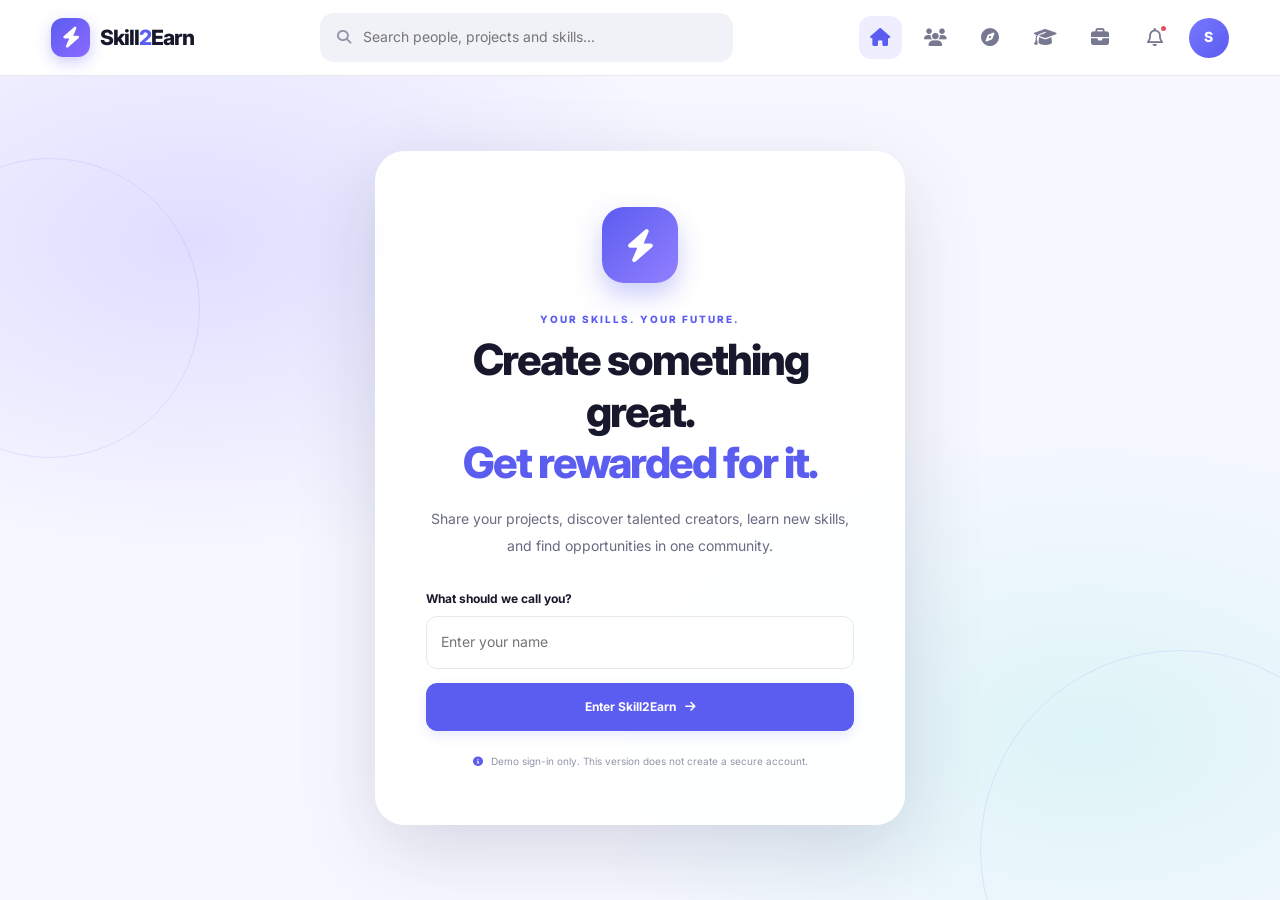
==== commit 2420cb92: "hghghhg" ====
--- a/index.html
+++ b/index.html
@@ -33,7 +33,7 @@
 
     <header class="topbar">
         <a href="#home" class="brand">
-            <span class="brand-icon avatar-logo" id="headerLogoAvatar">
+            <span class="brand-icon">
                 <i class="fa-solid fa-bolt"></i>
             </span>
 
@@ -51,7 +51,7 @@
             >
         </div>
 
-        <nav class="top-actions" id="topActionsMenu">
+        <nav class="top-actions">
             <button class="icon-button nav-link active" data-page="home" title="Home">
                 <i class="fa-solid fa-house"></i>
             </button>
@@ -93,7 +93,7 @@
     <section class="welcome-screen" id="welcomeScreen">
         <div class="welcome-content">
 
-            <div class="welcome-logo avatar-logo">
+            <div class="welcome-logo">
                 <i class="fa-solid fa-bolt"></i>
             </div>
 
@@ -146,7 +146,7 @@
 
         <aside class="sidebar">
 
-            <div class="sidebar-user fb-profile-card">
+            <div class="sidebar-user">
                 <div class="large-avatar" id="sidebarAvatar">S</div>
 
                 <div>
@@ -201,6 +201,23 @@
                 <span>My posts</span>
             </button>
 
+            <div class="sidebar-card">
+                <div class="sidebar-card-icon">
+                    <i class="fa-solid fa-wand-magic-sparkles"></i>
+                </div>
+
+                <h4>Build your future</h4>
+
+                <p>
+                    Share what you're building and connect with people who can help.
+                </p>
+
+                <button class="text-button" data-page="discover">
+                    Explore community
+                    <i class="fa-solid fa-arrow-right"></i>
+                </button>
+            </div>
+
             <div class="sidebar-footer">
                 <span>Skill2Earn</span>
                 <span>Build • Share • Grow</span>
@@ -217,14 +234,84 @@
 
             <section class="page-section active" id="page-home">
 
-                <!-- FACEBOOK STYLE WELCOME HEADER BANNER -->
-                <div class="fb-welcome-banner">
-                    <div class="fb-banner-avatar" id="bannerAvatar">S</div>
+                <div class="page-heading">
                     <div>
-                        <h2>Welcome back, <span id="bannerUserName">Creator</span>! 👋</h2>
-                        <p>Share your latest photos, videos, projects and updates with the community feed.</p>
+                        <p class="eyebrow">YOUR COMMUNITY</p>
+                        <h1>Home feed</h1>
+
+                        <p class="muted">
+                            Discover what people are creating today.
+                        </p>
+                    </div>
+
+                    <button class="primary-button" id="scrollToComposer">
+                        <i class="fa-solid fa-plus"></i>
+                        Create post
+                    </button>
+                </div>
+
+
+                <!-- STORIES / QUICK DISCOVERY -->
+
+                <div class="stories-panel">
+                    <div class="stories-heading">
+                        <h3>Explore creators</h3>
+                        <span>Discover new ideas</span>
+                    </div>
+
+                    <div class="stories-list">
+
+                        <button class="story-card story-add" id="storyCreatePost">
+                            <span class="story-circle">
+                                <i class="fa-solid fa-plus"></i>
+                            </span>
+
+                            <span>Your story</span>
+                        </button>
+
+                        <button class="story-card" data-story="Design">
+                            <span class="story-circle story-purple">
+                                <i class="fa-solid fa-pen-nib"></i>
+                            </span>
+
+                            <span>Design</span>
+                        </button>
+
+                        <button class="story-card" data-story="Coding">
+                            <span class="story-circle story-blue">
+                                <i class="fa-solid fa-code"></i>
+                            </span>
+
+                            <span>Coding</span>
+                        </button>
+
+                        <button class="story-card" data-story="Business">
+                            <span class="story-circle story-orange">
+                                <i class="fa-solid fa-lightbulb"></i>
+                            </span>
+
+                            <span>Business</span>
+                        </button>
+
+                        <button class="story-card" data-story="Learning">
+                            <span class="story-circle story-green">
+                                <i class="fa-solid fa-book-open"></i>
+                            </span>
+
+                            <span>Learning</span>
+                        </button>
+
+                        <button class="story-card" data-story="Photography">
+                            <span class="story-circle story-pink">
+                                <i class="fa-solid fa-camera"></i>
+                            </span>
+
+                            <span>Photography</span>
+                        </button>
+
                     </div>
                 </div>
+
 
                 <!-- POST COMPOSER -->
 
@@ -271,7 +358,7 @@
                             <div class="composer-tools">
 
                                 <label class="composer-tool" for="mediaInput">
-                                    <i class="fa-regular fa-image" style="color: #16a675;"></i>
+                                    <i class="fa-regular fa-image"></i>
                                     <span>Photo/video</span>
                                 </label>
 
@@ -321,8 +408,8 @@
                 <div class="feed-toolbar">
 
                     <div>
-                        <h2>News Feed</h2>
-                        <p class="muted">Photos, videos and updates from creators.</p>
+                        <h2>Latest posts</h2>
+                        <p class="muted">Ideas, projects and inspiration.</p>
                     </div>
 
                     <select id="feedSort" aria-label="Sort posts">
@@ -343,6 +430,10 @@
                     </div>
 
                 </div>
+
+                <button class="secondary-button load-more-button hidden" id="loadMorePosts">
+                    Load more posts
+                </button>
 
             </section>
 
@@ -360,6 +451,14 @@
                     </button>
                 </div>
 
+                <div class="community-feed-intro">
+                    <div class="community-feed-icon"><i class="fa-solid fa-earth-africa"></i></div>
+                    <div>
+                        <h2>What's happening in the community?</h2>
+                        <p>Posts from other creators appear here when they are published to the Skill2Earn backend.</p>
+                    </div>
+                </div>
+
                 <div class="feed-toolbar">
                     <div>
                         <h2>Community feed</h2>
@@ -442,6 +541,24 @@
                         <p>Learn and share knowledge.</p>
                     </button>
 
+                    <button class="category-card" data-category="Photography">
+                        <span class="category-icon category-pink">
+                            <i class="fa-solid fa-camera"></i>
+                        </span>
+
+                        <h3>Photography</h3>
+                        <p>Photos, videos and visual art.</p>
+                    </button>
+
+                    <button class="category-card" data-category="Projects">
+                        <span class="category-icon category-yellow">
+                            <i class="fa-solid fa-rocket"></i>
+                        </span>
+
+                        <h3>Projects</h3>
+                        <p>Discover what people are building.</p>
+                    </button>
+
                 </div>
 
                 <div class="feed-toolbar">
@@ -604,10 +721,24 @@
                             Choose a skill, practise consistently, and build
                             projects that demonstrate what you know.
                         </p>
+
+                        <button class="primary-button" id="learningStartButton">
+                            Explore resources
+                            <i class="fa-solid fa-arrow-down"></i>
+                        </button>
                     </div>
 
                     <div class="learning-illustration">
                         <i class="fa-solid fa-graduation-cap"></i>
+                    </div>
+                </div>
+
+                <div class="feed-toolbar" id="learningResources">
+                    <div>
+                        <h2>Free learning resources</h2>
+                        <p class="muted">
+                            External learning websites. Availability and terms may vary.
+                        </p>
                     </div>
                 </div>
 
@@ -655,6 +786,48 @@
                         </a>
                     </article>
 
+                    <article class="learning-card">
+                        <div class="learning-card-icon icon-business">
+                            <i class="fa-solid fa-chart-line"></i>
+                        </div>
+
+                        <span class="resource-level">BUSINESS</span>
+
+                        <h3>Learn business basics</h3>
+
+                        <p>
+                            Explore entrepreneurship, planning and business skills.
+                        </p>
+
+                        <a href="https://www.sba.gov/business-guide"
+                           target="_blank"
+                           rel="noopener noreferrer">
+                            Start learning
+                            <i class="fa-solid fa-arrow-up-right-from-square"></i>
+                        </a>
+                    </article>
+
+                    <article class="learning-card">
+                        <div class="learning-card-icon icon-data">
+                            <i class="fa-solid fa-database"></i>
+                        </div>
+
+                        <span class="resource-level">TECHNOLOGY</span>
+
+                        <h3>Explore computer science</h3>
+
+                        <p>
+                            Discover programming, algorithms and computer science.
+                        </p>
+
+                        <a href="https://cs50.harvard.edu/x/"
+                           target="_blank"
+                           rel="noopener noreferrer">
+                            Start learning
+                            <i class="fa-solid fa-arrow-up-right-from-square"></i>
+                        </a>
+                    </article>
+
                 </div>
 
             </section>
@@ -695,7 +868,49 @@
                     <i class="fa-solid fa-arrow-up-right-from-square"></i>
                 </button>
 
+                <button class="trending-item" data-topic="Graphic Design">
+                    <span class="trending-number">03</span>
+
+                    <span>
+                        <strong>Graphic Design</strong>
+                        <small>Creative inspiration</small>
+                    </span>
+
+                    <i class="fa-solid fa-arrow-up-right-from-square"></i>
+                </button>
+
+                <button class="trending-item" data-topic="Remote Work">
+                    <span class="trending-number">04</span>
+
+                    <span>
+                        <strong>Remote Work</strong>
+                        <small>Explore opportunities</small>
+                    </span>
+
+                    <i class="fa-solid fa-arrow-up-right-from-square"></i>
+                </button>
+
             </div>
+
+
+            <div class="right-card community-card">
+
+                <div class="community-icon">
+                    <i class="fa-solid fa-people-group"></i>
+                </div>
+
+                <h3>Good things happen when we share.</h3>
+
+                <p>
+                    Show your work, celebrate other people, and keep learning.
+                </p>
+
+                <button class="secondary-button full-width" data-page="discover">
+                    Explore community
+                </button>
+
+            </div>
+
 
             <div class="right-card safety-card">
                 <i class="fa-solid fa-shield-halved"></i>
@@ -710,6 +925,19 @@
                 </div>
             </div>
 
+
+            <footer class="right-footer">
+                <span>Skill2Earn © 2026</span>
+
+                <div>
+                    <a href="#" id="aboutLink">About</a>
+                    <a href="#" id="privacyLink">Privacy</a>
+                    <a href="#" id="helpLink">Help</a>
+                </div>
+
+                <p>Create. Connect. Earn.</p>
+            </footer>
+
         </aside>
 
     </div>
@@ -844,6 +1072,7 @@
    SKILL2EARN — COMPLETE WEBSITE STYLES
    ========================================================= */
 
+/* 1. DESIGN SYSTEM */
 :root {
     --primary: #5b5cf0;
     --primary-dark: #4546d8;
@@ -908,6 +1137,30 @@
     cursor: pointer;
 }
 
+button:focus-visible,
+a:focus-visible,
+input:focus-visible,
+textarea:focus-visible,
+select:focus-visible {
+    outline: 3px solid rgba(91, 92, 240, 0.3);
+    outline-offset: 3px;
+}
+
+button:disabled {
+    cursor: not-allowed;
+    opacity: 0.6;
+}
+
+a {
+    color: inherit;
+    text-decoration: none;
+}
+
+img,
+video {
+    max-width: 100%;
+}
+
 .hidden {
     display: none !important;
 }
@@ -926,15 +1179,8 @@
     text-transform: uppercase;
 }
 
-/* VERCEL STYLE LOGO AVATAR */
-.avatar-logo {
-    background: radial-gradient(circle at 30% 30%, #5b5cf0, #17182b) !important;
-    border: 1px solid rgba(255, 255, 255, 0.2);
-    box-shadow: 0 4px 12px rgba(23, 24, 43, 0.25);
-    color: #ffffff;
-}
-
-/* TOP NAVIGATION */
+/* 2. TOP NAVIGATION */
+
 .topbar {
     align-items: center;
     background: rgba(255, 255, 255, 0.95);
@@ -964,11 +1210,14 @@
 
 .brand-icon {
     align-items: center;
-    border-radius: 10px;
-    display: flex;
-    height: 38px;
+    background: linear-gradient(135deg, var(--primary), #8c6aff);
+    border-radius: 12px;
+    box-shadow: 0 5px 15px rgba(91, 92, 240, 0.3);
+    color: white;
+    display: flex;
+    height: 39px;
     justify-content: center;
-    width: 38px;
+    width: 39px;
 }
 
 .brand-highlight {
@@ -978,22 +1227,35 @@
 .top-search {
     align-items: center;
     background: #f1f2f8;
+    border: 1px solid transparent;
     border-radius: 14px;
     color: var(--muted);
     display: flex;
     gap: 12px;
     max-width: 430px;
     padding: 0 16px;
+    transition: 0.2s;
     width: 35%;
+}
+
+.top-search:focus-within {
+    background: white;
+    border-color: var(--primary);
+    box-shadow: 0 0 0 4px rgba(91, 92, 240, 0.08);
 }
 
 .top-search input {
     background: transparent;
     border: 0;
     color: var(--text);
+    min-width: 0;
     outline: none;
     padding: 12px 0;
     width: 100%;
+}
+
+.top-search input:focus-visible {
+    outline: none;
 }
 
 .top-actions {
@@ -1013,6 +1275,7 @@
     height: 43px;
     justify-content: center;
     position: relative;
+    transition: 0.2s;
     width: 43px;
 }
 
@@ -1037,8 +1300,7 @@
 .large-avatar,
 .composer-avatar,
 .profile-main-avatar,
-.post-avatar,
-.fb-banner-avatar {
+.post-avatar {
     align-items: center;
     background: linear-gradient(135deg, #7778ff, #5b5cf0);
     border: 0;
@@ -1061,10 +1323,10 @@
     color: var(--text);
     display: none;
     font-size: 22px;
-    padding: 5px;
-}
-
-/* BUTTONS */
+}
+
+/* 3. BUTTONS */
+
 .primary-button,
 .secondary-button {
     align-items: center;
@@ -1075,17 +1337,20 @@
     gap: 9px;
     justify-content: center;
     padding: 12px 17px;
-    transition: 0.2s;
+    transition: transform 0.2s, background 0.2s, box-shadow 0.2s;
 }
 
 .primary-button {
     background: var(--primary);
     border: 1px solid var(--primary);
+    box-shadow: 0 5px 12px rgba(91, 92, 240, 0.13);
     color: white;
 }
 
 .primary-button:hover {
     background: var(--primary-dark);
+    box-shadow: 0 8px 18px rgba(91, 92, 240, 0.22);
+    transform: translateY(-1px);
 }
 
 .secondary-button {
@@ -1094,27 +1359,51 @@
     color: var(--text);
 }
 
+.secondary-button:hover {
+    background: var(--primary-light);
+    border-color: #d7d7ff;
+    color: var(--primary);
+}
+
 .full-width {
     width: 100%;
 }
 
-/* WELCOME SCREEN */
+.text-button {
+    align-items: center;
+    background: none;
+    border: 0;
+    color: var(--primary);
+    display: inline-flex;
+    font-size: 11px;
+    font-weight: 800;
+    gap: 8px;
+}
+
+/* 4. WELCOME SCREEN */
+
 .welcome-screen {
     align-items: center;
-    background: #f7f8ff;
+    background:
+        radial-gradient(ellipse at 15% 20%, rgba(109, 92, 255, 0.17), transparent 35%),
+        radial-gradient(ellipse at 85% 80%, rgba(37, 217, 194, 0.12), transparent 35%),
+        #f7f8ff;
     display: flex;
     justify-content: center;
     min-height: calc(100vh - var(--topbar-height));
+    overflow: hidden;
     padding: 50px 20px;
     position: relative;
 }
 
 .welcome-content {
-    background: rgba(255, 255, 255, 0.95);
+    background: rgba(255, 255, 255, 0.92);
+    border: 1px solid rgba(255, 255, 255, 0.95);
     border-radius: 30px;
     box-shadow: var(--shadow-lg);
     max-width: 530px;
     padding: 55px 50px;
+    position: relative;
     text-align: center;
     width: 100%;
     z-index: 2;
@@ -1122,7 +1411,10 @@
 
 .welcome-logo {
     align-items: center;
+    background: linear-gradient(135deg, var(--primary), #9280ff);
     border-radius: 22px;
+    box-shadow: 0 12px 25px rgba(91, 92, 240, 0.3);
+    color: white;
     display: flex;
     font-size: 33px;
     height: 76px;
@@ -1154,27 +1446,48 @@
     text-align: left;
 }
 
-.signin-form label {
+.signin-form label,
+.modal-card form label {
+    color: var(--text);
     display: block;
     font-size: 12px;
     font-weight: 700;
     margin-bottom: 8px;
 }
 
-.signin-form input {
+.signin-form input,
+.modal-card input,
+.modal-card textarea {
     background: white;
     border: 1px solid var(--border);
     border-radius: 11px;
+    color: var(--text);
     margin-bottom: 14px;
     outline: none;
     padding: 14px;
     width: 100%;
 }
 
+.signin-form input:focus,
+.modal-card input:focus,
+.modal-card textarea:focus {
+    border-color: var(--primary);
+    box-shadow: 0 0 0 4px rgba(91, 92, 240, 0.08);
+}
+
+.signin-form button {
+    min-height: 48px;
+}
+
 .welcome-note {
     color: var(--muted);
     font-size: 10px;
     margin-top: 22px;
+}
+
+.welcome-note i {
+    color: var(--primary);
+    margin-right: 5px;
 }
 
 .welcome-decoration {
@@ -1198,7 +1511,8 @@
     width: 400px;
 }
 
-/* APP LAYOUT */
+/* 5. APPLICATION LAYOUT */
+
 .app-layout {
     display: grid;
     gap: 24px;
@@ -1208,21 +1522,28 @@
     padding: 28px 4%;
 }
 
-.sidebar, .right-sidebar {
+.sidebar {
     align-self: start;
     position: sticky;
     top: calc(var(--topbar-height) + 25px);
 }
 
+.main-content {
+    min-width: 0;
+}
+
+.right-sidebar {
+    align-self: start;
+    position: sticky;
+    top: calc(var(--topbar-height) + 25px);
+}
+
 .sidebar-user {
     align-items: center;
-    background: white;
-    border: 1px solid var(--border);
-    border-radius: var(--radius-md);
     display: flex;
     gap: 12px;
-    margin-bottom: 25px;
-    padding: 14px;
+    margin-bottom: 30px;
+    padding: 8px 5px;
 }
 
 .large-avatar {
@@ -1261,14 +1582,21 @@
     margin-bottom: 5px;
     padding: 13px 14px;
     text-align: left;
+    transition: 0.2s;
     width: 100%;
 }
 
 .sidebar-link i {
+    font-size: 16px;
+    text-align: center;
     width: 20px;
 }
 
-.sidebar-link:hover,
+.sidebar-link:hover {
+    background: white;
+    color: var(--primary);
+}
+
 .sidebar-link.active {
     background: var(--primary-light);
     color: var(--primary);
@@ -1278,7 +1606,39 @@
 .sidebar-divider {
     background: var(--border);
     height: 1px;
-    margin: 20px 0;
+    margin: 24px 0;
+}
+
+.sidebar-card {
+    background: linear-gradient(145deg, #eeeeff, #e5f8ff);
+    border: 1px solid #e2e5ff;
+    border-radius: 17px;
+    margin-top: 30px;
+    padding: 19px;
+}
+
+.sidebar-card-icon {
+    align-items: center;
+    background: white;
+    border-radius: 10px;
+    color: var(--primary);
+    display: flex;
+    height: 36px;
+    justify-content: center;
+    margin-bottom: 13px;
+    width: 36px;
+}
+
+.sidebar-card h4 {
+    font-size: 13px;
+    margin-bottom: 6px;
+}
+
+.sidebar-card p {
+    color: var(--text-secondary);
+    font-size: 10px;
+    line-height: 1.8;
+    margin-bottom: 15px;
 }
 
 .sidebar-footer {
@@ -1287,22 +1647,37 @@
     flex-direction: column;
     font-size: 10px;
     gap: 4px;
-    margin-top: 25px;
+    margin: 25px 0;
     padding-left: 10px;
 }
 
-/* PAGE SECTIONS */
+/* 6. PAGE SECTIONS */
+
 .page-section {
     display: none;
+    animation: pageAppear 0.25s ease;
 }
 
 .page-section.active {
     display: block;
 }
 
+@keyframes pageAppear {
+    from {
+        opacity: 0;
+        transform: translateY(5px);
+    }
+
+    to {
+        opacity: 1;
+        transform: translateY(0);
+    }
+}
+
 .page-heading {
     align-items: center;
     display: flex;
+    gap: 15px;
     justify-content: space-between;
     margin-bottom: 24px;
 }
@@ -1310,39 +1685,115 @@
 .page-heading h1 {
     font-size: 27px;
     font-weight: 800;
-}
-
-/* FACEBOOK STYLE HOME WELCOME BANNER */
-.fb-welcome-banner {
-    align-items: center;
-    background: linear-gradient(135deg, #5b5cf0, #7367f0);
+    letter-spacing: -1px;
+    line-height: 1.3;
+}
+
+.page-heading .muted {
+    margin-top: 6px;
+}
+
+/* 7. STORIES */
+
+.stories-panel {
+    background: var(--surface);
+    border: 1px solid var(--border);
     border-radius: var(--radius-md);
+    box-shadow: var(--shadow-sm);
+    margin-bottom: 20px;
+    overflow: hidden;
+    padding: 18px;
+}
+
+.stories-heading {
+    align-items: center;
+    display: flex;
+    justify-content: space-between;
+    margin-bottom: 18px;
+}
+
+.stories-heading h3 {
+    font-size: 13px;
+    font-weight: 800;
+}
+
+.stories-heading span {
+    color: var(--muted);
+    font-size: 10px;
+}
+
+.stories-list {
+    display: flex;
+    gap: 20px;
+    overflow-x: auto;
+    padding-bottom: 3px;
+}
+
+.story-card {
+    align-items: center;
+    background: transparent;
+    border: 0;
+    color: var(--text-secondary);
+    display: flex;
+    flex-direction: column;
+    flex-shrink: 0;
+    font-size: 10px;
+    font-weight: 700;
+    gap: 8px;
+}
+
+.story-circle {
+    align-items: center;
+    background: #f1efff;
+    border: 3px solid white;
+    border-radius: 50%;
+    box-shadow: 0 0 0 2px #e5e5ff;
+    color: var(--primary);
+    display: flex;
+    font-size: 19px;
+    height: 55px;
+    justify-content: center;
+    transition: transform 0.2s;
+    width: 55px;
+}
+
+.story-card:hover .story-circle {
+    transform: translateY(-3px);
+}
+
+.story-add .story-circle {
+    background: var(--primary);
+    box-shadow: 0 0 0 2px var(--primary-light);
     color: white;
-    display: flex;
-    gap: 16px;
-    margin-bottom: 24px;
-    padding: 22px;
-    box-shadow: var(--shadow-sm);
-}
-
-.fb-banner-avatar {
-    font-size: 22px;
-    height: 60px;
-    width: 60px;
-}
-
-.fb-welcome-banner h2 {
-    font-size: 18px;
-    font-weight: 800;
-    margin-bottom: 4px;
-}
-
-.fb-welcome-banner p {
-    color: #e8e9ff;
-    font-size: 12px;
-}
-
-/* COMPOSER */
+}
+
+.story-purple {
+    background: #f1e9ff;
+    color: #9a59dd;
+}
+
+.story-blue {
+    background: #e7f0ff;
+    color: #4285f4;
+}
+
+.story-orange {
+    background: #fff0df;
+    color: #ef8a31;
+}
+
+.story-green {
+    background: #e1f9ec;
+    color: #1aab71;
+}
+
+.story-pink {
+    background: #ffe8f0;
+    color: #e45091;
+}
+
+/* 8. POST COMPOSER */
+
 .composer-card {
     background: var(--surface);
     border: 1px solid var(--border);
@@ -1372,6 +1823,12 @@
     font-size: 12px;
     padding: 13px 17px;
     text-align: left;
+    transition: 0.2s;
+}
+
+.composer-input:hover {
+    background: white;
+    border-color: var(--border);
 }
 
 #postForm textarea {
@@ -1383,8 +1840,17 @@
     line-height: 1.8;
     margin-top: 12px;
     outline: none;
+    padding: 10px 0;
     resize: vertical;
     width: 100%;
+}
+
+#postForm textarea:focus-visible {
+    outline: none;
+}
+
+#postForm textarea::placeholder {
+    color: #a0a2b3;
 }
 
 .composer-bottom {
@@ -1401,6 +1867,7 @@
 .composer-tools {
     align-items: center;
     display: flex;
+    flex-wrap: wrap;
     gap: 14px;
 }
 
@@ -1415,11 +1882,27 @@
     font-weight: 700;
     gap: 7px;
     padding: 7px;
+    transition: 0.2s;
+}
+
+.composer-tool i {
+    color: var(--primary);
+    font-size: 16px;
 }
 
 .composer-tool:hover {
     background: var(--primary-light);
     color: var(--primary);
+}
+
+.post-submit {
+    padding: 10px 17px;
+}
+
+.form-message {
+    color: var(--text-secondary);
+    font-size: 11px;
+    margin-top: 10px;
 }
 
 .upload-preview {
@@ -1456,10 +1939,12 @@
     width: 32px;
 }
 
-/* FEED TOOLBAR */
+/* 9. FEED TOOLBAR */
+
 .feed-toolbar {
     align-items: center;
     display: flex;
+    gap: 15px;
     justify-content: space-between;
     margin: 28px 0 15px;
 }
@@ -1467,6 +1952,11 @@
 .feed-toolbar h2 {
     font-size: 16px;
     font-weight: 800;
+}
+
+.feed-toolbar .muted {
+    font-size: 11px;
+    margin-top: 4px;
 }
 
 .feed-toolbar select {
@@ -1474,12 +1964,14 @@
     border: 1px solid var(--border);
     border-radius: 9px;
     color: var(--text-secondary);
+    cursor: pointer;
     font-size: 11px;
     outline: none;
     padding: 9px 12px;
 }
 
-/* POST CARDS */
+/* 10. POST CARDS */
+
 .feed-list {
     display: flex;
     flex-direction: column;
@@ -1491,7 +1983,13 @@
     border: 1px solid var(--border);
     border-radius: var(--radius-md);
     box-shadow: var(--shadow-sm);
+    min-width: 0;
     overflow: hidden;
+    transition: box-shadow 0.2s;
+}
+
+.post-card:hover {
+    box-shadow: var(--shadow-md);
 }
 
 .post-header {
@@ -1509,16 +2007,36 @@
 
 .post-user-info {
     flex: 1;
+    min-width: 0;
 }
 
 .post-user-info h3 {
     font-size: 12px;
     font-weight: 800;
+    overflow-wrap: anywhere;
 }
 
 .post-user-info p {
     color: var(--muted);
     font-size: 10px;
+    margin-top: 2px;
+}
+
+.post-menu-button {
+    align-items: center;
+    background: transparent;
+    border: 0;
+    border-radius: 9px;
+    color: var(--muted);
+    display: flex;
+    height: 35px;
+    justify-content: center;
+    width: 35px;
+}
+
+.post-menu-button:hover {
+    background: var(--bg);
+    color: var(--text);
 }
 
 .post-category {
@@ -1536,6 +2054,7 @@
     color: #46485e;
     font-size: 12px;
     line-height: 1.9;
+    overflow-wrap: anywhere;
     padding: 0 20px 16px;
     white-space: pre-wrap;
 }
@@ -1565,10 +2084,28 @@
     padding: 13px 20px;
 }
 
+.post-stats-left {
+    align-items: center;
+    display: flex;
+    gap: 6px;
+}
+
+.like-dot {
+    align-items: center;
+    background: var(--primary);
+    border-radius: 50%;
+    color: white;
+    display: inline-flex;
+    font-size: 8px;
+    height: 17px;
+    justify-content: center;
+    width: 17px;
+}
+
 .post-actions {
     border-top: 1px solid var(--border);
     display: grid;
-    grid-template-columns: repeat(3, 1fr);
+    grid-template-columns: repeat(3, minmax(0, 1fr));
     padding: 5px 12px;
 }
 
@@ -1583,19 +2120,125 @@
     font-weight: 700;
     gap: 8px;
     justify-content: center;
+    min-width: 0;
     padding: 12px 5px;
+    transition: 0.2s;
 }
 
 .post-action:hover {
     background: var(--bg);
 }
 
-.post-action.liked, .post-action.saved {
+.post-action.liked {
     color: var(--primary);
 }
 
-/* LOADING STATES */
-.loading-card, .empty-state {
+.post-action.liked i {
+    font-weight: 900;
+}
+
+.post-action.saved {
+    color: var(--primary);
+}
+
+.post-comments {
+    border-top: 1px solid var(--border);
+    padding: 15px 20px;
+}
+
+.comments-list {
+    display: flex;
+    flex-direction: column;
+    gap: 12px;
+    margin-bottom: 14px;
+}
+
+.comment-item {
+    align-items: flex-start;
+    display: flex;
+    gap: 9px;
+}
+
+.comment-avatar {
+    align-items: center;
+    background: #eeeaff;
+    border-radius: 50%;
+    color: var(--primary);
+    display: flex;
+    flex-shrink: 0;
+    font-size: 10px;
+    font-weight: 800;
+    height: 29px;
+    justify-content: center;
+    width: 29px;
+}
+
+.comment-bubble {
+    background: #f6f7fb;
+    border-radius: 5px 13px 13px 13px;
+    flex: 1;
+    min-width: 0;
+    padding: 9px 12px;
+}
+
+.comment-bubble strong {
+    display: block;
+    font-size: 10px;
+    margin-bottom: 3px;
+}
+
+.comment-bubble p {
+    color: var(--text-secondary);
+    font-size: 11px;
+    overflow-wrap: anywhere;
+    white-space: pre-wrap;
+}
+
+.comment-form {
+    align-items: center;
+    display: flex;
+    gap: 8px;
+}
+
+.comment-form input {
+    background: #f5f6fb;
+    border: 1px solid transparent;
+    border-radius: 22px;
+    color: var(--text);
+    flex: 1;
+    font-size: 11px;
+    min-width: 0;
+    outline: none;
+    padding: 12px 15px;
+}
+
+.comment-form input:focus {
+    background: white;
+    border-color: var(--primary);
+}
+
+.comment-form button {
+    align-items: center;
+    background: var(--primary);
+    border: 0;
+    border-radius: 50%;
+    color: white;
+    display: flex;
+    flex-shrink: 0;
+    height: 36px;
+    justify-content: center;
+    width: 36px;
+}
+
+.load-more-button {
+    margin: 20px auto;
+    width: 100%;
+}
+
+/* 11. LOADING AND EMPTY STATES */
+
+.loading-card,
+.empty-state {
     align-items: center;
     background: white;
     border: 1px solid var(--border);
@@ -1605,6 +2248,13 @@
     flex-direction: column;
     padding: 45px 20px;
     text-align: center;
+}
+
+.loading-card p,
+.empty-state p {
+    font-size: 12px;
+    margin-top: 12px;
+    max-width: 350px;
 }
 
 .loading-spinner {
@@ -1617,14 +2267,35 @@
 }
 
 @keyframes spin {
-    to { transform: rotate(360deg); }
-}
-
-/* RIGHT SIDEBAR */
+    to {
+        transform: rotate(360deg);
+    }
+}
+
+.empty-state-icon {
+    align-items: center;
+    background: var(--primary-light);
+    border-radius: 50%;
+    color: var(--primary);
+    display: flex;
+    font-size: 25px;
+    height: 65px;
+    justify-content: center;
+    width: 65px;
+}
+
+.empty-state h3 {
+    font-size: 15px;
+    margin-top: 17px;
+}
+
+/* 12. RIGHT SIDEBAR */
+
 .right-card {
     background: white;
     border: 1px solid var(--border);
     border-radius: var(--radius-md);
+    box-shadow: var(--shadow-sm);
     margin-bottom: 18px;
     padding: 19px;
 }
@@ -1634,6 +2305,15 @@
     display: flex;
     justify-content: space-between;
     margin-bottom: 15px;
+}
+
+.right-card-heading h3 {
+    font-size: 13px;
+    font-weight: 800;
+}
+
+.right-card-heading i {
+    color: var(--primary);
 }
 
 .trending-item {
@@ -1645,7 +2325,13 @@
     gap: 10px;
     padding: 12px 3px;
     text-align: left;
+    transition: 0.2s;
     width: 100%;
+}
+
+.trending-item:hover {
+    background: var(--surface-hover);
+    padding-left: 8px;
 }
 
 .trending-number {
@@ -1654,12 +2340,232 @@
     font-weight: 800;
 }
 
-/* PROFILE PAGE */
+.trending-item>span:nth-child(2) {
+    display: flex;
+    flex: 1;
+    flex-direction: column;
+    min-width: 0;
+}
+
+.trending-item strong {
+    font-size: 10px;
+    font-weight: 800;
+}
+
+.trending-item small {
+    color: var(--muted);
+    font-size: 9px;
+    margin-top: 2px;
+}
+
+.trending-item>i {
+    color: var(--muted);
+    font-size: 10px;
+}
+
+.community-card {
+    background: linear-gradient(145deg, #efefff, #f1fbff);
+    border-color: #e5e6ff;
+}
+
+.community-icon {
+    align-items: center;
+    background: white;
+    border-radius: 12px;
+    color: var(--primary);
+    display: flex;
+    font-size: 19px;
+    height: 43px;
+    justify-content: center;
+    margin-bottom: 15px;
+    width: 43px;
+}
+
+.community-card h3 {
+    font-size: 15px;
+    line-height: 1.6;
+}
+
+.community-card p {
+    color: var(--text-secondary);
+    font-size: 11px;
+    line-height: 1.8;
+    margin: 9px 0 17px;
+}
+
+.safety-card {
+    align-items: flex-start;
+    background: #f1fbf6;
+    border-color: #d9f0e4;
+    display: flex;
+    gap: 12px;
+}
+
+.safety-card>i {
+    color: var(--green);
+    font-size: 20px;
+}
+
+.safety-card h4 {
+    font-size: 11px;
+    margin-bottom: 5px;
+}
+
+.safety-card p {
+    color: var(--text-secondary);
+    font-size: 10px;
+    line-height: 1.8;
+}
+
+.right-footer {
+    color: var(--muted);
+    font-size: 10px;
+    padding: 10px 5px;
+    text-align: center;
+}
+
+.right-footer>span {
+    display: block;
+    margin-bottom: 8px;
+}
+
+.right-footer div {
+    display: flex;
+    flex-wrap: wrap;
+    gap: 13px;
+    justify-content: center;
+}
+
+.right-footer a:hover {
+    color: var(--primary);
+}
+
+.right-footer p {
+    margin-top: 8px;
+}
+
+/* 13. DISCOVER PAGE */
+
+.discover-search {
+    align-items: center;
+    background: white;
+    border: 1px solid var(--border);
+    border-radius: 13px;
+    color: var(--muted);
+    display: flex;
+    gap: 12px;
+    margin-bottom: 22px;
+    padding: 0 16px;
+}
+
+.discover-search input {
+    background: transparent;
+    border: 0;
+    color: var(--text);
+    min-width: 0;
+    outline: none;
+    padding: 14px 0;
+    width: 100%;
+}
+
+.discover-search input:focus-visible {
+    outline: none;
+}
+
+.category-grid {
+    display: grid;
+    gap: 13px;
+    grid-template-columns: repeat(3, minmax(0, 1fr));
+}
+
+.category-card {
+    background: white;
+    border: 1px solid var(--border);
+    border-radius: 14px;
+    padding: 17px 14px;
+    text-align: left;
+    transition: 0.2s;
+}
+
+.category-card:hover {
+    border-color: #cfcfff;
+    box-shadow: var(--shadow-md);
+    transform: translateY(-3px);
+}
+
+.category-icon {
+    align-items: center;
+    border-radius: 11px;
+    display: flex;
+    font-size: 19px;
+    height: 43px;
+    justify-content: center;
+    margin-bottom: 13px;
+    width: 43px;
+}
+
+.category-blue {
+    background: #e8f0ff;
+    color: #4a79e9;
+}
+
+.category-purple {
+    background: #f1e8ff;
+    color: #9955d8;
+}
+
+.category-orange {
+    background: #fff0df;
+    color: #e68a30;
+}
+
+.category-green {
+    background: #e3f8eb;
+    color: #18a66b;
+}
+
+.category-pink {
+    background: #ffe8f0;
+    color: #e45091;
+}
+
+.category-yellow {
+    background: #fff6d8;
+    color: #bd9200;
+}
+
+.category-card h3 {
+    font-size: 11px;
+    font-weight: 800;
+}
+
+.category-card p {
+    color: var(--muted);
+    font-size: 9px;
+    line-height: 1.7;
+    margin-top: 5px;
+}
+
+/* 14. PROFILE PAGE */
+
 .profile-cover {
-    background: linear-gradient(120deg, #5b5cf0, #9d77ff 60%, #37c9d9);
+    background:
+        radial-gradient(circle at 80% 20%, rgba(255, 255, 255, 0.25), transparent 25%),
+        linear-gradient(120deg, #5b5cf0, #9d77ff 60%, #37c9d9);
     border-radius: 19px;
     height: 170px;
+    overflow: hidden;
     position: relative;
+}
+
+.profile-cover-decoration {
+    border: 1px solid rgba(255, 255, 255, 0.25);
+    border-radius: 50%;
+    height: 260px;
+    position: absolute;
+    right: -40px;
+    top: -120px;
+    width: 260px;
 }
 
 .profile-information {
@@ -1671,14 +2577,29 @@
     font-size: 29px;
     height: 94px;
     margin-top: -48px;
+    position: relative;
     width: 94px;
 }
 
 .profile-heading-row {
     align-items: center;
     display: flex;
+    flex-wrap: wrap;
+    gap: 15px;
     justify-content: space-between;
     margin: 10px 0 14px;
+}
+
+.profile-heading-row h1 {
+    font-size: 23px;
+    font-weight: 800;
+    letter-spacing: -0.7px;
+}
+
+.profile-information>p {
+    color: var(--text-secondary);
+    font-size: 12px;
+    max-width: 600px;
 }
 
 .profile-stats {
@@ -1689,11 +2610,328 @@
     padding-bottom: 20px;
 }
 
+.profile-stats>div {
+    display: flex;
+    flex-direction: column;
+    gap: 3px;
+}
+
 .profile-stats strong {
     font-size: 19px;
 }
 
-/* MODALS */
+.profile-stats span {
+    color: var(--muted);
+    font-size: 10px;
+}
+
+/* 15. JOBS PAGE */
+
+.jobs-banner {
+    align-items: center;
+    background: linear-gradient(120deg, #292a69, #5556d8);
+    border-radius: 20px;
+    color: white;
+    display: flex;
+    gap: 20px;
+    justify-content: space-between;
+    margin-bottom: 23px;
+    overflow: hidden;
+    padding: 30px;
+    position: relative;
+}
+
+.jobs-banner-label {
+    color: #b9c0ff;
+    font-size: 9px;
+    font-weight: 800;
+    letter-spacing: 1.5px;
+}
+
+.jobs-banner h2 {
+    font-size: 23px;
+    letter-spacing: -0.7px;
+    line-height: 1.4;
+    margin-top: 9px;
+    max-width: 400px;
+}
+
+.jobs-banner p {
+    color: #e1e3ff;
+    font-size: 11px;
+    line-height: 1.8;
+    margin-top: 10px;
+    max-width: 430px;
+}
+
+.jobs-banner>i {
+    color: rgba(255, 255, 255, 0.18);
+    flex-shrink: 0;
+    font-size: 85px;
+}
+
+.jobs-controls {
+    align-items: center;
+    display: flex;
+    flex-wrap: wrap;
+    gap: 10px;
+    margin-bottom: 15px;
+}
+
+.jobs-controls input,
+.jobs-controls select {
+    background: white;
+    border: 1px solid var(--border);
+    border-radius: 10px;
+    color: var(--text);
+    font-size: 11px;
+    min-width: 0;
+    outline: none;
+    padding: 12px;
+}
+
+.jobs-controls input {
+    flex: 1;
+}
+
+.jobs-controls select {
+    max-width: 145px;
+}
+
+.jobs-controls input:focus,
+.jobs-controls select:focus {
+    border-color: var(--primary);
+}
+
+#jobsStatus {
+    margin-bottom: 15px;
+}
+
+.jobs-list {
+    display: flex;
+    flex-direction: column;
+    gap: 13px;
+}
+
+.job-card {
+    background: white;
+    border: 1px solid var(--border);
+    border-radius: 15px;
+    padding: 19px;
+    transition: 0.2s;
+}
+
+.job-card:hover {
+    border-color: #d1d1ff;
+    box-shadow: var(--shadow-md);
+}
+
+.job-card-top {
+    align-items: flex-start;
+    display: flex;
+    gap: 12px;
+}
+
+.job-company-icon {
+    align-items: center;
+    background: var(--primary-light);
+    border-radius: 12px;
+    color: var(--primary);
+    display: flex;
+    flex-shrink: 0;
+    font-size: 20px;
+    height: 47px;
+    justify-content: center;
+    width: 47px;
+}
+
+.job-info {
+    flex: 1;
+    min-width: 0;
+}
+
+.job-info h3 {
+    font-size: 13px;
+    font-weight: 800;
+    overflow-wrap: anywhere;
+}
+
+.job-info p {
+    color: var(--text-secondary);
+    font-size: 10px;
+    margin-top: 4px;
+}
+
+.job-badges {
+    display: flex;
+    flex-wrap: wrap;
+    gap: 7px;
+    margin: 14px 0;
+}
+
+.job-badge {
+    background: #f1f2f8;
+    border-radius: 6px;
+    color: var(--text-secondary);
+    font-size: 9px;
+    padding: 5px 8px;
+}
+
+.job-description {
+    color: var(--text-secondary);
+    font-size: 11px;
+    line-height: 1.8;
+    margin-bottom: 15px;
+    overflow-wrap: anywhere;
+}
+
+.job-card-footer {
+    align-items: center;
+    border-top: 1px solid var(--border);
+    display: flex;
+    flex-wrap: wrap;
+    gap: 12px;
+    justify-content: space-between;
+    padding-top: 14px;
+}
+
+.job-source {
+    color: var(--muted);
+    font-size: 9px;
+}
+
+/* 16. LEARNING PAGE */
+
+.learning-hero {
+    align-items: center;
+    background: linear-gradient(125deg, #1d2250, #4849ba);
+    border-radius: 20px;
+    color: white;
+    display: flex;
+    gap: 20px;
+    justify-content: space-between;
+    margin-bottom: 27px;
+    overflow: hidden;
+    padding: 33px;
+    position: relative;
+}
+
+.learning-label {
+    color: #c6c7ff;
+    font-size: 9px;
+    font-weight: 800;
+    letter-spacing: 1.5px;
+}
+
+.learning-hero h2 {
+    font-size: 30px;
+    letter-spacing: -1px;
+    line-height: 1.3;
+    margin: 12px 0;
+}
+
+.learning-hero p {
+    color: #e1e2ff;
+    font-size: 11px;
+    line-height: 1.9;
+    margin-bottom: 20px;
+    max-width: 380px;
+}
+
+.learning-illustration {
+    align-items: center;
+    color: rgba(255, 255, 255, 0.16);
+    display: flex;
+    flex-shrink: 0;
+    font-size: 100px;
+    justify-content: center;
+}
+
+.learning-grid {
+    display: grid;
+    gap: 15px;
+    grid-template-columns: repeat(2, minmax(0, 1fr));
+}
+
+.learning-card {
+    background: white;
+    border: 1px solid var(--border);
+    border-radius: 15px;
+    padding: 20px;
+    transition: 0.2s;
+}
+
+.learning-card:hover {
+    border-color: #d3d3ff;
+    box-shadow: var(--shadow-md);
+    transform: translateY(-2px);
+}
+
+.learning-card-icon {
+    align-items: center;
+    border-radius: 12px;
+    display: flex;
+    font-size: 20px;
+    height: 45px;
+    justify-content: center;
+    margin-bottom: 16px;
+    width: 45px;
+}
+
+.icon-code {
+    background: #e9efff;
+    color: #4977e9;
+}
+
+.icon-design {
+    background: #f2e9ff;
+    color: #9955d8;
+}
+
+.icon-business {
+    background: #fff1df;
+    color: #e58b31;
+}
+
+.icon-data {
+    background: #e2f8eb;
+    color: #18a66b;
+}
+
+.resource-level {
+    color: var(--primary);
+    font-size: 8px;
+    font-weight: 800;
+    letter-spacing: 1.2px;
+}
+
+.learning-card h3 {
+    font-size: 13px;
+    margin: 8px 0;
+}
+
+.learning-card p {
+    color: var(--text-secondary);
+    font-size: 10px;
+    line-height: 1.9;
+    margin-bottom: 17px;
+}
+
+.learning-card a {
+    align-items: center;
+    color: var(--primary);
+    display: inline-flex;
+    font-size: 10px;
+    font-weight: 800;
+    gap: 7px;
+}
+
+.learning-card a:hover {
+    color: var(--primary-dark);
+}
+
+/* 17. MODALS */
+
 .modal-overlay {
     align-items: center;
     background: rgba(17, 18, 43, 0.55);
@@ -1707,14 +2945,72 @@
 }
 
 .modal-card {
+    animation: modalAppear 0.2s ease;
     background: white;
     border-radius: 20px;
+    box-shadow: var(--shadow-lg);
+    max-height: 90vh;
     max-width: 470px;
+    overflow-y: auto;
     padding: 25px;
     width: 100%;
 }
 
-/* TOASTS */
+@keyframes modalAppear {
+    from {
+        opacity: 0;
+        transform: translateY(10px) scale(0.98);
+    }
+
+    to {
+        opacity: 1;
+        transform: translateY(0) scale(1);
+    }
+}
+
+.modal-heading {
+    align-items: flex-start;
+    display: flex;
+    gap: 15px;
+    justify-content: space-between;
+    margin-bottom: 23px;
+}
+
+.modal-heading h2 {
+    font-size: 20px;
+    font-weight: 800;
+}
+
+.modal-heading p {
+    color: var(--muted);
+    font-size: 11px;
+    margin-top: 5px;
+}
+
+.modal-close {
+    align-items: center;
+    background: var(--bg);
+    border: 0;
+    border-radius: 50%;
+    color: var(--text-secondary);
+    display: flex;
+    flex-shrink: 0;
+    height: 34px;
+    justify-content: center;
+    width: 34px;
+}
+
+.modal-close:hover {
+    background: var(--primary-light);
+    color: var(--primary);
+}
+
+.modal-card form button {
+    margin-top: 10px;
+}
+
+/* 18. TOASTS */
+
 .toast-container {
     bottom: 25px;
     display: flex;
@@ -1726,57 +3022,135 @@
     z-index: 1000;
 }
 
-.toast-message {
+.toast {
+    align-items: center;
+    animation: toastAppear 0.2s ease;
     background: #22233e;
     border-radius: 12px;
     box-shadow: var(--shadow-lg);
     color: white;
+    display: flex;
     font-size: 12px;
+    gap: 10px;
+    max-width: min(360px, calc(100vw - 35px));
     padding: 14px 18px;
 }
 
-/* MOBILE RESPONSIVE STYLES */
+.toast i {
+    color: #70e3ba;
+}
+
+.toast.error i {
+    color: #ff8194;
+}
+
+@keyframes toastAppear {
+    from {
+        opacity: 0;
+        transform: translateY(8px);
+    }
+
+    to {
+        opacity: 1;
+        transform: translateY(0);
+    }
+}
+
+/* 19. MOBILE NAVIGATION */
+
+.mobile-bottom-nav {
+    display: none;
+}
+
+/* 20. RESPONSIVE TABLET */
+
+@media (max-width: 1250px) {
+    .app-layout {
+        gap: 18px;
+        grid-template-columns: 205px minmax(0, 1fr);
+        padding-left: 3%;
+        padding-right: 3%;
+    }
+
+    .right-sidebar {
+        display: none;
+    }
+
+    .topbar {
+        padding-left: 3%;
+        padding-right: 3%;
+    }
+
+    .top-search {
+        max-width: 350px;
+    }
+}
+
 @media (max-width: 850px) {
+    :root {
+        --topbar-height: 66px;
+    }
+
     .app-layout {
         display: block;
-        padding: 22px 18px 85px;
-    }
-
-    .sidebar, .right-sidebar {
+        margin: 0 auto;
+        max-width: 700px;
+        padding: 22px 18px 35px;
+    }
+
+    .sidebar {
         display: none;
     }
 
     .topbar {
+        gap: 15px;
         padding: 0 18px;
     }
 
+    .brand {
+        font-size: 18px;
+    }
+
+    .brand-icon {
+        height: 35px;
+        width: 35px;
+    }
+
+    .top-search {
+        flex: 1;
+        max-width: 320px;
+        width: auto;
+    }
+
+    .top-search input {
+        font-size: 11px;
+    }
+
     .top-actions {
-        position: fixed;
-        top: var(--topbar-height);
-        left: 0;
-        right: 0;
-        background: white;
-        flex-direction: column;
-        align-items: stretch;
-        padding: 15px 20px;
-        border-bottom: 1px solid var(--border);
-        box-shadow: var(--shadow-md);
+        gap: 4px;
+    }
+
+    .top-actions .icon-button {
+        height: 38px;
+        width: 38px;
+    }
+
+    .top-actions .nav-link {
         display: none;
     }
 
-    .top-actions.mobile-menu-open {
-        display: flex;
-    }
-
-    .top-actions .icon-button {
-        justify-content: flex-start;
-        width: 100%;
-        padding: 10px 15px;
-        height: auto;
+    .profile-avatar {
+        height: 36px;
+        width: 36px;
     }
 
     .menu-toggle {
         display: flex;
+        padding: 8px;
+    }
+
+    .right-sidebar {
+        display: none;
     }
 
     .mobile-bottom-nav {
@@ -1788,7 +3162,7 @@
         height: 68px;
         justify-content: space-around;
         left: 0;
-        padding: 5px 8px;
+        padding: 5px 8px calc(5px + env(safe-area-inset-bottom));
         position: fixed;
         right: 0;
         z-index: 150;
@@ -1804,6 +3178,11 @@
         font-size: 9px;
         gap: 4px;
         justify-content: center;
+        min-width: 48px;
+    }
+
+    .mobile-bottom-nav>button i {
+        font-size: 18px;
     }
 
     .mobile-bottom-nav>button.active {
@@ -1814,20 +3193,361 @@
     .mobile-bottom-nav .mobile-create-button {
         background: var(--primary);
         border-radius: 16px;
+        box-shadow: 0 5px 13px rgba(91, 92, 240, 0.3);
         color: white;
         height: 45px;
+        min-width: 48px;
+        transform: translateY(-7px);
         width: 48px;
     }
-}
-
-@media (min-width: 851px) {
-    .mobile-bottom-nav {
-        display: none !important;
+
+    .mobile-create-button i {
+        font-size: 22px !important;
+    }
+
+    body {
+        padding-bottom: 68px;
+    }
+
+    .toast-container {
+        bottom: 85px;
+        right: 15px;
+    }
+}
+
+/* 21. RESPONSIVE MOBILE */
+
+@media (max-width: 560px) {
+    .topbar {
+        gap: 10px;
+        padding: 0 12px;
+    }
+
+    .brand {
+        font-size: 16px;
+        gap: 6px;
+    }
+
+    .brand-icon {
+        border-radius: 10px;
+        font-size: 14px;
+        height: 32px;
+        width: 32px;
+    }
+
+    .top-search {
+        gap: 8px;
+        padding: 0 10px;
+    }
+
+    .top-search i {
+        font-size: 12px;
+    }
+
+    .top-search input {
+        font-size: 10px;
+        padding: 10px 0;
+    }
+
+    .top-actions {
+        gap: 2px;
+    }
+
+    .top-actions .notification-button {
+        display: none;
+    }
+
+    .profile-avatar {
+        height: 31px;
+        width: 31px;
+    }
+
+    .menu-toggle {
+        font-size: 18px;
+        padding: 5px;
+    }
+
+    .app-layout {
+        padding: 18px 12px 28px;
+    }
+
+    .page-heading {
+        align-items: flex-start;
+        gap: 10px;
+    }
+
+    .page-heading h1 {
+        font-size: 23px;
+    }
+
+    .page-heading .primary-button {
+        font-size: 10px;
+        padding: 10px;
+        white-space: nowrap;
+    }
+
+    .page-heading .muted {
+        font-size: 11px;
+    }
+
+    .stories-panel {
+        padding: 15px 13px;
+    }
+
+    .stories-list {
+        gap: 16px;
+    }
+
+    .story-circle {
+        height: 48px;
+        width: 48px;
+    }
+
+    .composer-card {
+        padding: 14px;
+    }
+
+    .composer-tools {
+        gap: 5px;
+    }
+
+    .composer-tool {
+        font-size: 9px;
+        gap: 5px;
+        padding: 6px 4px;
+    }
+
+    .composer-bottom {
+        align-items: flex-end;
+    }
+
+    .post-submit {
+        padding: 9px 12px;
+    }
+
+    .post-header {
+        padding: 15px 14px 10px;
+    }
+
+    .post-content {
+        padding: 0 14px 14px;
+    }
+
+    .post-category {
+        margin-left: 14px;
+        margin-right: 14px;
+    }
+
+    .post-stats {
+        padding: 12px 14px;
+    }
+
+    .post-actions {
+        padding-left: 5px;
+        padding-right: 5px;
+    }
+
+    .post-action {
+        font-size: 10px;
+        gap: 6px;
+        padding: 11px 2px;
+    }
+
+    .post-comments {
+        padding: 13px 14px;
+    }
+
+    .category-grid {
+        gap: 9px;
+        grid-template-columns: repeat(2, minmax(0, 1fr));
+    }
+
+    .category-card {
+        padding: 14px 12px;
+    }
+
+    .learning-grid {
+        grid-template-columns: 1fr;
+    }
+
+    .learning-hero {
+        padding: 24px 20px;
+    }
+
+    .learning-hero h2 {
+        font-size: 26px;
+    }
+
+    .learning-illustration {
+        font-size: 55px;
+    }
+
+    .jobs-banner {
+        padding: 23px 19px;
+    }
+
+    .jobs-banner h2 {
+        font-size: 20px;
+    }
+
+    .jobs-banner>i {
+        font-size: 45px;
+    }
+
+    .jobs-controls {
+        align-items: stretch;
+        flex-direction: column;
+    }
+
+    .jobs-controls input,
+    .jobs-controls select {
+        max-width: none;
+        width: 100%;
+    }
+
+    .profile-cover {
+        height: 130px;
+    }
+
+    .profile-information {
+        padding: 0 10px;
+    }
+
+    .profile-heading-row h1 {
+        font-size: 20px;
+    }
+
+    .profile-heading-row {
+        align-items: flex-start;
+    }
+
+    .profile-stats {
+        gap: 22px;
+    }
+
+    .profile-stats strong {
+        font-size: 17px;
+    }
+
+    .profile-stats span {
+        font-size: 9px;
+    }
+
+    .welcome-content {
+        padding: 38px 24px;
+    }
+
+    .welcome-content h1 {
+        font-size: 31px;
+    }
+
+    .welcome-description {
+        font-size: 12px;
+    }
+
+    .modal-card {
+        padding: 20px;
+    }
+
+    .feed-toolbar h2 {
+        font-size: 14px;
+    }
+}
+
+/* 22. REDUCED MOTION ACCESSIBILITY */
+
+@media (prefers-reduced-motion: reduce) {
+
+    *,
+    *::before,
+    *::after {
+        animation-duration: 0.01ms !important;
+        animation-iteration-count: 1 !important;
+        scroll-behavior: auto !important;
+        transition-duration: 0.01ms !important;
+    }
+}
+
+
+/* COMMUNITY FEED PAGE */
+.community-feed-intro {
+    align-items: center;
+    background: linear-gradient(120deg, #eeeeff, #e7fbf8);
+    border: 1px solid #e2e5ff;
+    border-radius: 18px;
+    display: flex;
+    gap: 16px;
+    margin: 18px 0 24px;
+    padding: 22px;
+}
+
+.community-feed-icon {
+    align-items: center;
+    background: white;
+    border-radius: 15px;
+    box-shadow: var(--shadow-sm);
+    color: var(--primary);
+    display: flex;
+    flex: 0 0 52px;
+    font-size: 23px;
+    height: 52px;
+    justify-content: center;
+}
+
+.community-feed-intro h2 {
+    font-size: 15px;
+    margin-bottom: 5px;
+}
+
+.community-feed-intro p {
+    color: var(--text-secondary);
+    font-size: 12px;
+    line-height: 1.7;
+}
+
+.community-empty-state {
+    background: white;
+    border: 1px dashed #d9daeb;
+    border-radius: 16px;
+    color: var(--text-secondary);
+    padding: 42px 20px;
+    text-align: center;
+}
+
+.community-empty-state>i {
+    color: var(--primary);
+    font-size: 32px;
+    margin-bottom: 13px;
+}
+
+.community-empty-state h3 {
+    color: var(--text);
+    font-size: 15px;
+    margin-bottom: 7px;
+}
+
+.community-empty-state p {
+    font-size: 12px;
+    line-height: 1.8;
+    margin: 0 auto;
+    max-width: 430px;
+}
+
+@media (max-width: 600px) {
+    .community-feed-intro {
+        align-items: flex-start;
+        padding: 16px;
+    }
+
+    .community-feed-icon {
+        flex-basis: 42px;
+        height: 42px;
+        font-size: 18px;
     }
 }
     </style>
-    
     <!-- JavaScript -->
+
     <script>
         /* SKILL2EARN — FRONTEND APPLICATION */
 (() => {
@@ -1835,8 +3555,11 @@
 
   const API_BASE = "http://127.0.0.1:5501/api";
 
-  const $ = (selector, root = document) => root.querySelector(selector);
-  const $$ = (selector, root = document) => [...root.querySelectorAll(selector)];
+  const $ = (selector, root = document) =>
+    root.querySelector(selector);
+
+  const $$ = (selector, root = document) =>
+    [...root.querySelectorAll(selector)];
 
   const keys = {
     user: "s2e_user",
@@ -1850,6 +3573,10 @@
   let savedPosts = readJSON(keys.saved, []);
   let apiAvailable = false;
 
+  /* =========================
+     LOCAL STORAGE
+  ========================= */
+
   function readJSON(key, fallback) {
     try {
       return JSON.parse(localStorage.getItem(key)) ?? fallback;
@@ -1862,9 +3589,17 @@
     localStorage.setItem(key, JSON.stringify(value));
   }
 
+  /* =========================
+     SECURITY AND UTILITIES
+  ========================= */
+
   function escapeHTML(value = "") {
     return String(value).replace(/[&<>"']/g, char => ({
-      "&": "&amp;", "<": "&lt;", ">": "&gt;", '"': "&quot;", "'": "&#39;"
+      "&": "&amp;",
+      "<": "&lt;",
+      ">": "&gt;",
+      '"': "&quot;",
+      "'": "&#39;"
     })[char]);
   }
 
@@ -1873,7 +3608,13 @@
   }
 
   function postAuthor(post) {
-    return post.author_name || post.author || post.username || post.user_name || "Community member";
+    return (
+      post.author_name ||
+      post.author ||
+      post.username ||
+      post.user_name ||
+      "Community member"
+    );
   }
 
   function postContent(post) {
@@ -1881,58 +3622,121 @@
   }
 
   function postLikes(post) {
-    return Number(post.likes_count ?? post.likes ?? post.like_count ?? 0);
+    return Number(
+      post.likes_count ??
+      post.likes ??
+      post.like_count ??
+      0
+    );
   }
 
   function isMine(post) {
-    return postAuthor(post).toLowerCase() === String(currentUser?.name || "").toLowerCase();
+    return (
+      postAuthor(post).toLowerCase() ===
+      String(currentUser?.name || "").toLowerCase()
+    );
   }
 
   function showToast(message) {
     const container = $("#toastContainer");
-    if (!container) return;
+
+    if (!container) {
+      console.log(message);
+      return;
+    }
+
     const toast = document.createElement("div");
+
     toast.className = "toast-message";
     toast.textContent = message;
+
     container.appendChild(toast);
+
     setTimeout(() => toast.remove(), 3200);
   }
 
+  /* =========================
+     USER PROFILE
+  ========================= */
+
   function setUser(name) {
-    currentUser = { name: name.trim() || "Skill2Earn Member" };
+    currentUser = {
+      name: name.trim() || "Skill2Earn Member"
+    };
+
     saveJSON(keys.user, currentUser);
+
     const initial = currentUser.name.charAt(0).toUpperCase();
 
-    ["#topAvatar", "#sidebarAvatar", "#composerAvatar", "#profileAvatar", "#bannerAvatar", "#headerLogoAvatar"].forEach(selector => {
+    [
+      "#topAvatar",
+      "#sidebarAvatar",
+      "#composerAvatar",
+      "#profileAvatar"
+    ].forEach(selector => {
       const element = $(selector);
-      if (element) element.textContent = initial;
+
+      if (element) {
+        element.textContent = initial;
+      }
     });
 
-    ["#sidebarName", "#profileName", "#bannerUserName"].forEach(selector => {
+    [
+      "#sidebarName",
+      "#profileName"
+    ].forEach(selector => {
       const element = $(selector);
-      if (element) element.textContent = currentUser.name;
+
+      if (element) {
+        element.textContent = currentUser.name;
+      }
     });
 
     const nameInput = $("#editName");
-    if (nameInput) nameInput.value = currentUser.name;
-
-    $("#welcomeScreen")?.classList.add("hidden");
-    $("#appLayout")?.classList.remove("hidden");
-
-    navigate("home");
+
+    if (nameInput) {
+      nameInput.value = currentUser.name;
+    }
+
+    const welcome = $("#welcomeScreen");
+    const layout = $("#appLayout");
+
+    if (welcome) {
+      welcome.classList.add("hidden");
+    }
+
+    if (layout) {
+      layout.classList.remove("hidden");
+    }
+
     updateProfileStats();
   }
 
+  /* =========================
+     PAGE NAVIGATION
+  ========================= */
+
   function navigate(page) {
     $$(".page-section").forEach(section => {
-      section.classList.toggle("active", section.id === `page-${page}`);
+      section.classList.toggle(
+        "active",
+        section.id === `page-${page}`
+      );
     });
 
     $$(".nav-link[data-page]").forEach(button => {
-      button.classList.toggle("active", button.dataset.page === page);
+      button.classList.toggle(
+        "active",
+        button.dataset.page === page
+      );
     });
 
-    if (["community", "home", "discover", "profile"].includes(page)) {
+    if (
+      page === "community" ||
+      page === "home" ||
+      page === "discover" ||
+      page === "profile"
+    ) {
       loadPosts();
     }
 
@@ -1940,160 +3744,1129 @@
       renderProfilePosts();
     }
 
-    window.scrollTo({ top: 0, behavior: "smooth" });
-    $("#topActionsMenu")?.classList.remove("mobile-menu-open");
+    window.scrollTo({
+      top: 0,
+      behavior: "smooth"
+    });
+
+    const menu = $(".top-actions");
+
+    if (menu) {
+      menu.classList.remove("mobile-menu-open");
+    }
   }
+
+  /* =========================
+     BACKEND CONNECTION
+  ========================= */
 
   async function apiRequest(path, options = {}) {
     const response = await fetch(`${API_BASE}${path}`, {
       ...options,
-      headers: { "Content-Type": "application/json", ...(options.headers || {}) }
+
+      headers: {
+        "Content-Type": "application/json",
+        ...(options.headers || {})
+      }
     });
-    if (!response.ok) throw new Error(await response.text().catch(() => ""));
-    if (response.status === 204) return null;
+
+    if (!response.ok) {
+      const message = await response.text().catch(() => "");
+
+      throw new Error(
+        message || `Request failed (${response.status})`
+      );
+    }
+
+    if (response.status === 204) {
+      return null;
+    }
+
     return response.json();
   }
 
+  /* =========================
+     LOAD ALL COMMUNITY POSTS
+  ========================= */
+
   async function loadPosts() {
     const status = $("#communityPostsStatus");
+
     try {
-      const result = await apiRequest("/posts?skip=0&limit=100");
-      const serverPosts = Array.isArray(result) ? result : (result.posts || result.items || result.data || []);
+      const result = await apiRequest(
+        "/posts?skip=0&limit=100"
+      );
+
+      const serverPosts = Array.isArray(result)
+        ? result
+        : (
+            result.posts ||
+            result.items ||
+            result.data ||
+            []
+          );
+
       allPosts = [...serverPosts, ...localPosts];
+
       apiAvailable = true;
-      if (status) status.textContent = `${allPosts.length} post(s) in community`;
-    } catch {
+
+      if (status) {
+        status.textContent =
+          `${allPosts.length} post` +
+          `${allPosts.length === 1 ? "" : "s"} in the community`;
+      }
+
+    } catch (error) {
       apiAvailable = false;
+
       allPosts = [...localPosts];
-      if (status) status.textContent = "Showing saved posts locally.";
-    }
+
+      if (status) {
+        status.textContent = localPosts.length
+          ? "Showing posts saved in this browser. Connect the backend to see posts from other users."
+          : "The community server is not connected yet.";
+      }
+    }
+
     renderAllFeeds();
   }
 
+  /* =========================
+     RENDER ALL FEEDS
+  ========================= */
+
   function renderAllFeeds() {
     renderFeed($("#feedList"), allPosts, "home");
-    renderFeed($("#discoverFeed"), allPosts, "discover");
-    renderFeed($("#communityFeed"), allPosts, "community");
+
+    renderFeed(
+      $("#discoverFeed"),
+      allPosts,
+      "discover"
+    );
+
+    renderFeed(
+      $("#communityFeed"),
+      allPosts,
+      "community"
+    );
+
     renderProfilePosts();
+
     updateProfileStats();
   }
 
+  /* =========================
+     DISPLAY POSTS
+  ========================= */
+
   function renderFeed(container, posts, context) {
     if (!container) return;
+
     let filtered = [...posts];
 
-    const sort = context === "community" ? ($("#communityFeedSort")?.value || "latest") : ($("#feedSort")?.value || "latest");
+    if (context === "discover") {
+      const query = (
+        $("#discoverSearch")?.value ||
+        $("#globalSearch")?.value ||
+        ""
+      ).trim().toLowerCase();
+
+      if (query) {
+        filtered = filtered.filter(post =>
+          `${postContent(post)} ${postAuthor(post)} ${post.category || ""}`
+            .toLowerCase()
+            .includes(query)
+        );
+      }
+    }
+
+    if (context === "home") {
+      const query = (
+        $("#globalSearch")?.value || ""
+      ).trim().toLowerCase();
+
+      if (query) {
+        filtered = filtered.filter(post =>
+          `${postContent(post)} ${postAuthor(post)} ${post.category || ""}`
+            .toLowerCase()
+            .includes(query)
+        );
+      }
+    }
+
+    const sort =
+      context === "community"
+        ? ($("#communityFeedSort")?.value || "latest")
+        : ($("#feedSort")?.value || "latest");
+
     if (sort === "popular") {
-      filtered.sort((a, b) => postLikes(b) - postLikes(a));
+      filtered.sort(
+        (a, b) => postLikes(b) - postLikes(a)
+      );
     } else {
-      filtered.sort((a, b) => new Date(b.created_at || 0) - new Date(a.created_at || 0));
+      filtered.sort(
+        (a, b) => dateValue(b) - dateValue(a)
+      );
     }
 
     if (!filtered.length) {
-      container.innerHTML = `<div class="empty-state"><h3>Nothing here yet</h3><p>Be the first to share an update or photo!</p></div>`;
+      const isCommunity = context === "community";
+
+      container.innerHTML = `
+        <div class="community-empty-state">
+          <i class="fa-solid ${
+            isCommunity
+              ? "fa-users"
+              : "fa-feather-pointed"
+          }"></i>
+
+          <h3>${
+            isCommunity
+              ? "No community posts to show yet"
+              : "Nothing here yet"
+          }</h3>
+
+          <p>${
+            isCommunity
+              ? (
+                  apiAvailable
+                    ? "Be the first to share something useful with the community."
+                    : "Start the backend server and publish posts to see posts from other users here."
+                )
+              : "Try another search, or create a post to get the conversation started."
+          }</p>
+        </div>
+      `;
+
       return;
     }
 
-    container.innerHTML = filtered.map(post => postCard(post)).join("");
+    container.innerHTML = filtered
+      .map(post => postCard(post))
+      .join("");
   }
+
+  /* =========================
+     POST DATES
+  ========================= */
+
+  function dateValue(post) {
+    const value =
+      post.created_at ||
+      post.createdAt ||
+      post.timestamp ||
+      post.date;
+
+    const parsed = value
+      ? new Date(value).getTime()
+      : 0;
+
+    return Number.isFinite(parsed) ? parsed : 0;
+  }
+
+  function formatDate(post) {
+    const value =
+      post.created_at ||
+      post.createdAt ||
+      post.timestamp ||
+      post.date;
+
+    if (!value) {
+      return "Just now";
+    }
+
+    const date = new Date(value);
+
+    if (Number.isNaN(date.getTime())) {
+      return "Recently";
+    }
+
+    return date.toLocaleString([], {
+      month: "short",
+      day: "numeric",
+      hour: "numeric",
+      minute: "2-digit"
+    });
+  }
+
+  /* =========================
+     POST MEDIA
+  ========================= */
+
+  function postMedia(post) {
+    const url =
+      post.media_url ||
+      post.file_url ||
+      post.image_url ||
+      post.media ||
+      post.file ||
+      "";
+
+    if (typeof url !== "string" || !url) {
+      return "";
+    }
+
+    const fullURL = url.startsWith("http")
+      ? url
+      : `http://127.0.0.1:5501${
+          url.startsWith("/") ? "" : "/"
+        }${url}`;
+
+    const safeURL = escapeHTML(fullURL);
+
+    const type = (
+      post.media_type ||
+      post.file_type ||
+      ""
+    ).toLowerCase();
+
+    if (
+      type.includes("video") ||
+      /\.(mp4|webm|mov|m4v)(\?|$)/i.test(url)
+    ) {
+      return `
+        <div class="post-media">
+          <video
+            src="${safeURL}"
+            controls
+            preload="metadata">
+          </video>
+        </div>
+      `;
+    }
+
+    return `
+      <div class="post-media">
+        <img
+          src="${safeURL}"
+          alt="Post attachment"
+          loading="lazy"
+          onerror="this.parentElement.remove()">
+      </div>
+    `;
+  }
+
+  /* =========================
+     POST CARD
+  ========================= */
 
   function postCard(post) {
     const id = postId(post);
     const author = postAuthor(post);
     const content = postContent(post);
-    const category = post.category || "Community";
-    const saved = savedPosts.map(String).includes(id);
-
-    const mediaUrl = post.media_url || post.file_url || post.image_url || "";
-    let mediaHTML = "";
-    if (mediaUrl) {
-      const safeURL = escapeHTML(mediaUrl.startsWith("http") ? mediaUrl : `http://127.0.0.1:5501/${mediaUrl}`);
-      mediaHTML = `<div class="post-media"><img src="${safeURL}" alt="Post image" loading="lazy"></div>`;
-    }
+
+    const category =
+      post.category ||
+      post.tag ||
+      "Community";
+
+    const likedByMe =
+      Array.isArray(post.liked_by) &&
+      post.liked_by.includes(currentUser?.name);
+
+    const saved = savedPosts
+      .map(String)
+      .includes(id);
+
+    const ownerMenu =
+      isMine(post) && id
+        ? `
+          <button
+            class="post-menu-button"
+            data-delete-post="${escapeHTML(id)}"
+            title="Delete your post">
+
+            <i class="fa-regular fa-trash-can"></i>
+          </button>
+        `
+        : "";
+
+    const commentsCount = Number(
+      post.comments_count ??
+      (
+        Array.isArray(post.comments)
+          ? post.comments.length
+          : 0
+      )
+    );
 
     return `
-      <article class="post-card" data-post-id="${escapeHTML(id)}">
+      <article
+        class="post-card"
+        data-post-id="${escapeHTML(id)}">
+
         <div class="post-header">
-          <div class="post-avatar">${escapeHTML(author.charAt(0).toUpperCase())}</div>
+
+          <div class="post-avatar">
+            ${escapeHTML(author.charAt(0).toUpperCase())}
+          </div>
+
           <div class="post-user-info">
             <h3>${escapeHTML(author)}</h3>
-            <p>Just now</p>
+            <p>${escapeHTML(formatDate(post))}</p>
           </div>
+
+          ${ownerMenu}
+
         </div>
-        <span class="post-category">${escapeHTML(category)}</span>
-        <div class="post-content">${escapeHTML(content)}</div>
-        ${mediaHTML}
+
+        <span class="post-category">
+          ${escapeHTML(category)}
+        </span>
+
+        <div class="post-content">
+          ${escapeHTML(content)}
+        </div>
+
+        ${postMedia(post)}
+
         <div class="post-stats">
-          <span><i class="fa-solid fa-heart" style="color:var(--primary);"></i> ${postLikes(post)} likes</span>
+
+          <span class="post-stats-left">
+            <span class="like-dot">
+              <i class="fa-solid fa-heart"></i>
+            </span>
+
+            ${postLikes(post)} likes
+          </span>
+
+          <span>
+            ${commentsCount} comments
+          </span>
+
         </div>
+
         <div class="post-actions">
-          <button class="post-action" data-like-post="${escapeHTML(id)}"><i class="fa-regular fa-heart"></i> Like</button>
-          <button class="post-action" data-comment-post="${escapeHTML(id)}"><i class="fa-regular fa-comment"></i> Comment</button>
-          <button class="post-action ${saved ? "saved" : ""}" data-save-post="${escapeHTML(id)}">
-            <i class="fa-${saved ? "solid" : "regular"} fa-bookmark"></i> ${saved ? "Saved" : "Save"}
+
+          <button
+            class="post-action ${likedByMe ? "liked" : ""}"
+            data-like-post="${escapeHTML(id)}">
+
+            <i class="fa-regular fa-heart"></i>
+            Like
           </button>
+
+          <button
+            class="post-action"
+            data-comment-post="${escapeHTML(id)}">
+
+            <i class="fa-regular fa-comment"></i>
+            Comment
+          </button>
+
+          <button
+            class="post-action"
+            data-save-post="${escapeHTML(id)}">
+
+            <i class="fa-${
+              saved ? "solid" : "regular"
+            } fa-bookmark"></i>
+
+            ${saved ? "Saved" : "Save"}
+          </button>
+
         </div>
+
       </article>
     `;
   }
 
+  /* =========================
+     CREATE A POST
+  ========================= */
+
   async function publishPost(event) {
     event.preventDefault();
+
     const textarea = $("#postText");
+    const message = $("#postMessage");
+
     const content = textarea?.value.trim();
-    if (!content) return;
-
-    const localPost = {
-      id: `local-${Date.now()}`,
+
+    if (!content) {
+      if (message) {
+        message.textContent =
+          "Write something before publishing.";
+      }
+
+      return;
+    }
+
+    const submit = $(
+      "#postForm button[type='submit']"
+    );
+
+    if (submit) {
+      submit.disabled = true;
+    }
+
+    const category =
+      $("#postText").dataset.category ||
+      "Community";
+
+    const payload = {
       content,
-      author_name: currentUser?.name || "Community member",
-      category: textarea.dataset.category || "Community",
-      created_at: new Date().toISOString(),
-      likes_count: 0
+      author_name:
+        currentUser?.name ||
+        "Community member",
+      category
     };
 
-    localPosts.unshift(localPost);
-    saveJSON(keys.posts, localPosts);
-    showToast("Post published to your feed!");
-    textarea.value = "";
-    await loadPosts();
+    try {
+      const created = await apiRequest(
+        "/posts",
+        {
+          method: "POST",
+          body: JSON.stringify(payload)
+        }
+      );
+
+      if (created && typeof created === "object") {
+        localPosts = localPosts.filter(
+          post => postContent(post) !== content
+        );
+      }
+
+      showToast("Your post has been published!");
+
+      if (message) {
+        message.textContent = "Published successfully.";
+      }
+
+    } catch (error) {
+      const localPost = {
+        id: `local-${Date.now()}`,
+        ...payload,
+        created_at: new Date().toISOString(),
+        likes_count: 0
+      };
+
+      localPosts.unshift(localPost);
+
+      saveJSON(keys.posts, localPosts);
+
+      showToast(
+        "Saved on this browser. Connect the backend to share it with everyone."
+      );
+
+      if (message) {
+        message.textContent =
+          "Saved locally on this device; it is not visible to other users yet.";
+      }
+
+    } finally {
+      if (submit) {
+        submit.disabled = false;
+      }
+
+      if (textarea) {
+        textarea.value = "";
+        delete textarea.dataset.category;
+      }
+
+      await loadPosts();
+    }
   }
 
-  document.addEventListener("click", event => {
-    const nav = event.target.closest("[data-page]");
-    if (nav) {
-      navigate(nav.dataset.page);
-    }
-  });
-
-  $("#signInForm")?.addEventListener("submit", event => {
-    event.preventDefault();
-    const name = $("#displayName")?.value.trim();
-    if (name) setUser(name);
-  });
-
-  $("#postForm")?.addEventListener("submit", publishPost);
-
-  $("#menuToggle")?.addEventListener("click", () => {
-    $("#topActionsMenu")?.classList.toggle("mobile-menu-open");
-  });
+  /* =========================
+     LIKE A POST
+  ========================= */
+
+  async function handleLike(id) {
+    if (!id || id.startsWith("local-")) {
+      showToast(
+        "This post needs a backend ID before it can be liked."
+      );
+
+      return;
+    }
+
+    try {
+      await apiRequest(
+        `/posts/${encodeURIComponent(id)}/like`,
+        {
+          method: "POST",
+          body: JSON.stringify({
+            author_name: currentUser?.name
+          })
+        }
+      );
+
+      await loadPosts();
+
+    } catch (error) {
+      showToast(
+        "Could not like this post. Check that the backend is running."
+      );
+    }
+  }
+
+  /* =========================
+     COMMENT ON A POST
+  ========================= */
+
+  async function handleComment(id) {
+    if (!id || id.startsWith("local-")) {
+      showToast(
+        "Comments require a post saved on the backend."
+      );
+
+      return;
+    }
+
+    const content = window.prompt(
+      "Write your comment:"
+    );
+
+    if (!content?.trim()) {
+      return;
+    }
+
+    try {
+      await apiRequest(
+        `/posts/${encodeURIComponent(id)}/comments`,
+        {
+          method: "POST",
+
+          body: JSON.stringify({
+            content: content.trim(),
+            author_name:
+              currentUser?.name ||
+              "Community member"
+          })
+        }
+      );
+
+      showToast("Comment added.");
+
+      await loadPosts();
+
+    } catch (error) {
+      showToast(
+        "Comments need a working backend connection."
+      );
+    }
+  }
+
+  /* =========================
+     DELETE A POST
+  ========================= */
+
+  async function handleDelete(id) {
+    if (!window.confirm("Delete this post?")) {
+      return;
+    }
+
+    if (id.startsWith("local-")) {
+      localPosts = localPosts.filter(
+        post => postId(post) !== id
+      );
+
+      saveJSON(keys.posts, localPosts);
+
+      showToast("Post deleted.");
+
+      await loadPosts();
+
+      return;
+    }
+
+    try {
+      await apiRequest(
+        `/posts/${encodeURIComponent(id)}`,
+        {
+          method: "DELETE"
+        }
+      );
+
+      localPosts = localPosts.filter(
+        post => postId(post) !== id
+      );
+
+      saveJSON(keys.posts, localPosts);
+
+      showToast("Post deleted.");
+
+      await loadPosts();
+
+    } catch (error) {
+      showToast(
+        "Could not delete this post. Check the backend."
+      );
+    }
+  }
+
+  /* =========================
+     PROFILE POSTS AND STATS
+  ========================= */
 
   function renderProfilePosts() {
     const container = $("#profileFeed");
-    if (!container) return;
-    renderFeed(container, allPosts.filter(isMine), "profile");
+
+    if (!container) {
+      return;
+    }
+
+    const mine = allPosts.filter(isMine);
+
+    renderFeed(container, mine, "profile");
   }
 
   function updateProfileStats() {
     const mine = allPosts.filter(isMine);
-    if ($("#profilePostCount")) $("#profilePostCount").textContent = mine.length;
+
+    const postCount = $("#profilePostCount");
+    const likeCount = $("#profileLikeCount");
+    const savedCount = $("#profileSavedCount");
+
+    if (postCount) {
+      postCount.textContent = mine.length;
+    }
+
+    if (likeCount) {
+      likeCount.textContent = mine.reduce(
+        (sum, post) => sum + postLikes(post),
+        0
+      );
+    }
+
+    if (savedCount) {
+      savedCount.textContent = savedPosts.length;
+    }
   }
 
+  /* =========================
+     GLOBAL CLICK HANDLERS
+  ========================= */
+
+  document.addEventListener(
+    "click",
+    async event => {
+
+      const nav = event.target.closest("[data-page]");
+
+      if (nav) {
+        navigate(nav.dataset.page);
+        return;
+      }
+
+      const like = event.target.closest(
+        "[data-like-post]"
+      );
+
+      if (like) {
+        await handleLike(like.dataset.likePost);
+        return;
+      }
+
+      const comment = event.target.closest(
+        "[data-comment-post]"
+      );
+
+      if (comment) {
+        await handleComment(
+          comment.dataset.commentPost
+        );
+
+        return;
+      }
+
+      const save = event.target.closest(
+        "[data-save-post]"
+      );
+
+      if (save) {
+        const id = save.dataset.savePost;
+
+        savedPosts = savedPosts
+          .map(String)
+          .includes(id)
+          ? savedPosts.filter(
+              item => String(item) !== id
+            )
+          : [...savedPosts, id];
+
+        saveJSON(keys.saved, savedPosts);
+
+        renderAllFeeds();
+
+        showToast(
+          savedPosts.map(String).includes(id)
+            ? "Post saved."
+            : "Post removed from saved posts."
+        );
+
+        return;
+      }
+
+      const del = event.target.closest(
+        "[data-delete-post]"
+      );
+
+      if (del) {
+        await handleDelete(
+          del.dataset.deletePost
+        );
+      }
+    }
+  );
+
+  /* =========================
+     SIGN IN
+  ========================= */
+
+  $("#signInForm")?.addEventListener(
+    "submit",
+    event => {
+      event.preventDefault();
+
+      const name = $("#displayName")?.value.trim();
+
+      if (name) {
+        setUser(name);
+      }
+
+      navigate("home");
+
+      loadPosts();
+    }
+  );
+
+  /* =========================
+     POST FORM
+  ========================= */
+
+  $("#postForm")?.addEventListener(
+    "submit",
+    publishPost
+  );
+
+  /* =========================
+     COMMUNITY FEED CONTROLS
+  ========================= */
+
+  $("#refreshCommunityPosts")?.addEventListener(
+    "click",
+    loadPosts
+  );
+
+  $("#feedSort")?.addEventListener(
+    "change",
+    renderAllFeeds
+  );
+
+  $("#communityFeedSort")?.addEventListener(
+    "change",
+    renderAllFeeds
+  );
+
+  $("#globalSearch")?.addEventListener(
+    "input",
+    renderAllFeeds
+  );
+
+  $("#discoverSearch")?.addEventListener(
+    "input",
+    renderAllFeeds
+  );
+
+  /* =========================
+     COMPOSER BUTTONS
+  ========================= */
+
+  $("#scrollToComposer")?.addEventListener(
+    "click",
+    () => {
+      $("#postComposer")?.scrollIntoView({
+        behavior: "smooth",
+        block: "center"
+      });
+
+      $("#postText")?.focus();
+    }
+  );
+
+  $("#openComposer")?.addEventListener(
+    "click",
+    () => $("#postText")?.focus()
+  );
+
+  $("#storyCreatePost")?.addEventListener(
+    "click",
+    () => $("#postText")?.focus()
+  );
+
+  $("#mobileCreatePost")?.addEventListener(
+    "click",
+    () => {
+      navigate("home");
+
+      setTimeout(() => {
+        $("#postComposer")?.scrollIntoView({
+          behavior: "smooth"
+        });
+
+        $("#postText")?.focus();
+      }, 50);
+    }
+  );
+
+  /* =========================
+     POST CATEGORIES
+  ========================= */
+
+  $("#addProjectTag")?.addEventListener(
+    "click",
+    () => {
+      const field = $("#postText");
+
+      if (field) {
+        field.dataset.category = "Projects";
+
+        field.value += field.value
+          ? "\n\n#Project "
+          : "#Project ";
+
+        field.focus();
+      }
+    }
+  );
+
+  $("#addLearningTag")?.addEventListener(
+    "click",
+    () => {
+      const field = $("#postText");
+
+      if (field) {
+        field.dataset.category = "Learning";
+
+        field.value += field.value
+          ? "\n\n#Learning "
+          : "#Learning ";
+
+        field.focus();
+      }
+    }
+  );
+
+  $$(".category-card").forEach(button => {
+    button.addEventListener("click", () => {
+      const category = button.dataset.category;
+
+      const search = $("#discoverSearch");
+
+      if (search) {
+        search.value = category;
+      }
+
+      navigate("discover");
+
+      renderAllFeeds();
+    });
+  });
+
+  /* =========================
+     MODALS
+  ========================= */
+
+  $$("[data-close-modal]").forEach(button => {
+    button.addEventListener("click", () => {
+      const modal = $(
+        `#${button.dataset.closeModal}`
+      );
+
+      modal?.classList.add("hidden");
+    });
+  });
+
+  $("#editProfileButton")?.addEventListener(
+    "click",
+    () => {
+      const nameInput = $("#editName");
+      const bioInput = $("#editBio");
+
+      if (nameInput) {
+        nameInput.value = currentUser?.name || "";
+      }
+
+      if (bioInput) {
+        bioInput.value =
+          $("#profileBio")?.textContent || "";
+      }
+
+      $("#profileModal")?.classList.remove("hidden");
+    }
+  );
+
+  /* =========================
+     EDIT PROFILE
+  ========================= */
+
+  $("#profileForm")?.addEventListener(
+    "submit",
+    event => {
+      event.preventDefault();
+
+      const name = $("#editName")?.value.trim();
+
+      if (!name) {
+        return;
+      }
+
+      setUser(name);
+
+      const bio =
+        $("#editBio")?.value.trim() ||
+        "Building, learning and sharing one step at a time.";
+
+      const profileBio = $("#profileBio");
+
+      if (profileBio) {
+        profileBio.textContent = bio;
+      }
+
+      $("#profileModal")?.classList.add("hidden");
+
+      showToast("Profile updated on this device.");
+
+      renderAllFeeds();
+    }
+  );
+
+  /* =========================
+     NOTIFICATIONS
+  ========================= */
+
+  $("#notificationButton")?.addEventListener(
+    "click",
+    () => {
+      $("#notificationModal")?.classList.remove("hidden");
+    }
+  );
+
+  /* =========================
+     SAVED POSTS
+  ========================= */
+
+  $("#savedPostsButton")?.addEventListener(
+    "click",
+    () => {
+      const ids = savedPosts.map(String);
+
+      const saved = allPosts.filter(post =>
+        ids.includes(postId(post))
+      );
+
+      navigate("community");
+
+      const feed = $("#communityFeed");
+
+      if (feed) {
+        renderFeed(feed, saved, "community");
+      }
+
+      const status = $("#communityPostsStatus");
+
+      if (status) {
+        status.textContent =
+          `${saved.length} saved post` +
+          `${saved.length === 1 ? "" : "s"}`;
+      }
+    }
+  );
+
+  $("#myPostsButton")?.addEventListener(
+    "click",
+    () => navigate("profile")
+  );
+
+  /* =========================
+     LEARNING SECTION
+  ========================= */
+
+  $("#learningStartButton")?.addEventListener(
+    "click",
+    () => {
+      $("#learningResources")?.scrollIntoView({
+        behavior: "smooth"
+      });
+    }
+  );
+
+  /* =========================
+     JOB SEARCH
+  ========================= */
+
+  $("#jobSearch")?.addEventListener(
+    "input",
+    () => {
+      const query = $("#jobSearch").value.trim();
+
+      const status = $("#jobsStatus");
+
+      if (status) {
+        status.textContent = query
+          ? `Job search: "${query}". Connect a jobs API to show live listings.`
+          : "Connect to the backend to load current public listings.";
+      }
+    }
+  );
+
+  $("#searchJobsButton")?.addEventListener(
+    "click",
+    () => {
+      showToast(
+        "Live job listings require a jobs API connection."
+      );
+    }
+  );
+
+  /* =========================
+     MOBILE MENU
+  ========================= */
+
+  $("#menuToggle")?.addEventListener(
+    "click",
+    () => {
+      $(".top-actions")?.classList.toggle(
+        "mobile-menu-open"
+      );
+    }
+  );
+
+  /* =========================
+     FOOTER LINKS
+  ========================= */
+
+  ["aboutLink", "privacyLink", "helpLink"].forEach(
+    id => {
+      $(`#${id}`)?.addEventListener(
+        "click",
+        event => {
+          event.preventDefault();
+
+          showToast(
+            "This information page has not been configured yet."
+          );
+        }
+      );
+    }
+  );
+
+  /* =========================
+     INITIALIZE APPLICATION
+  ========================= */
+
   const existingUser = readJSON(keys.user, null);
+
   if (existingUser?.name) {
     setUser(existingUser.name);
   }
+
+  loadPosts();
+
 })();
     </script>
+
 </body>
 </html>
